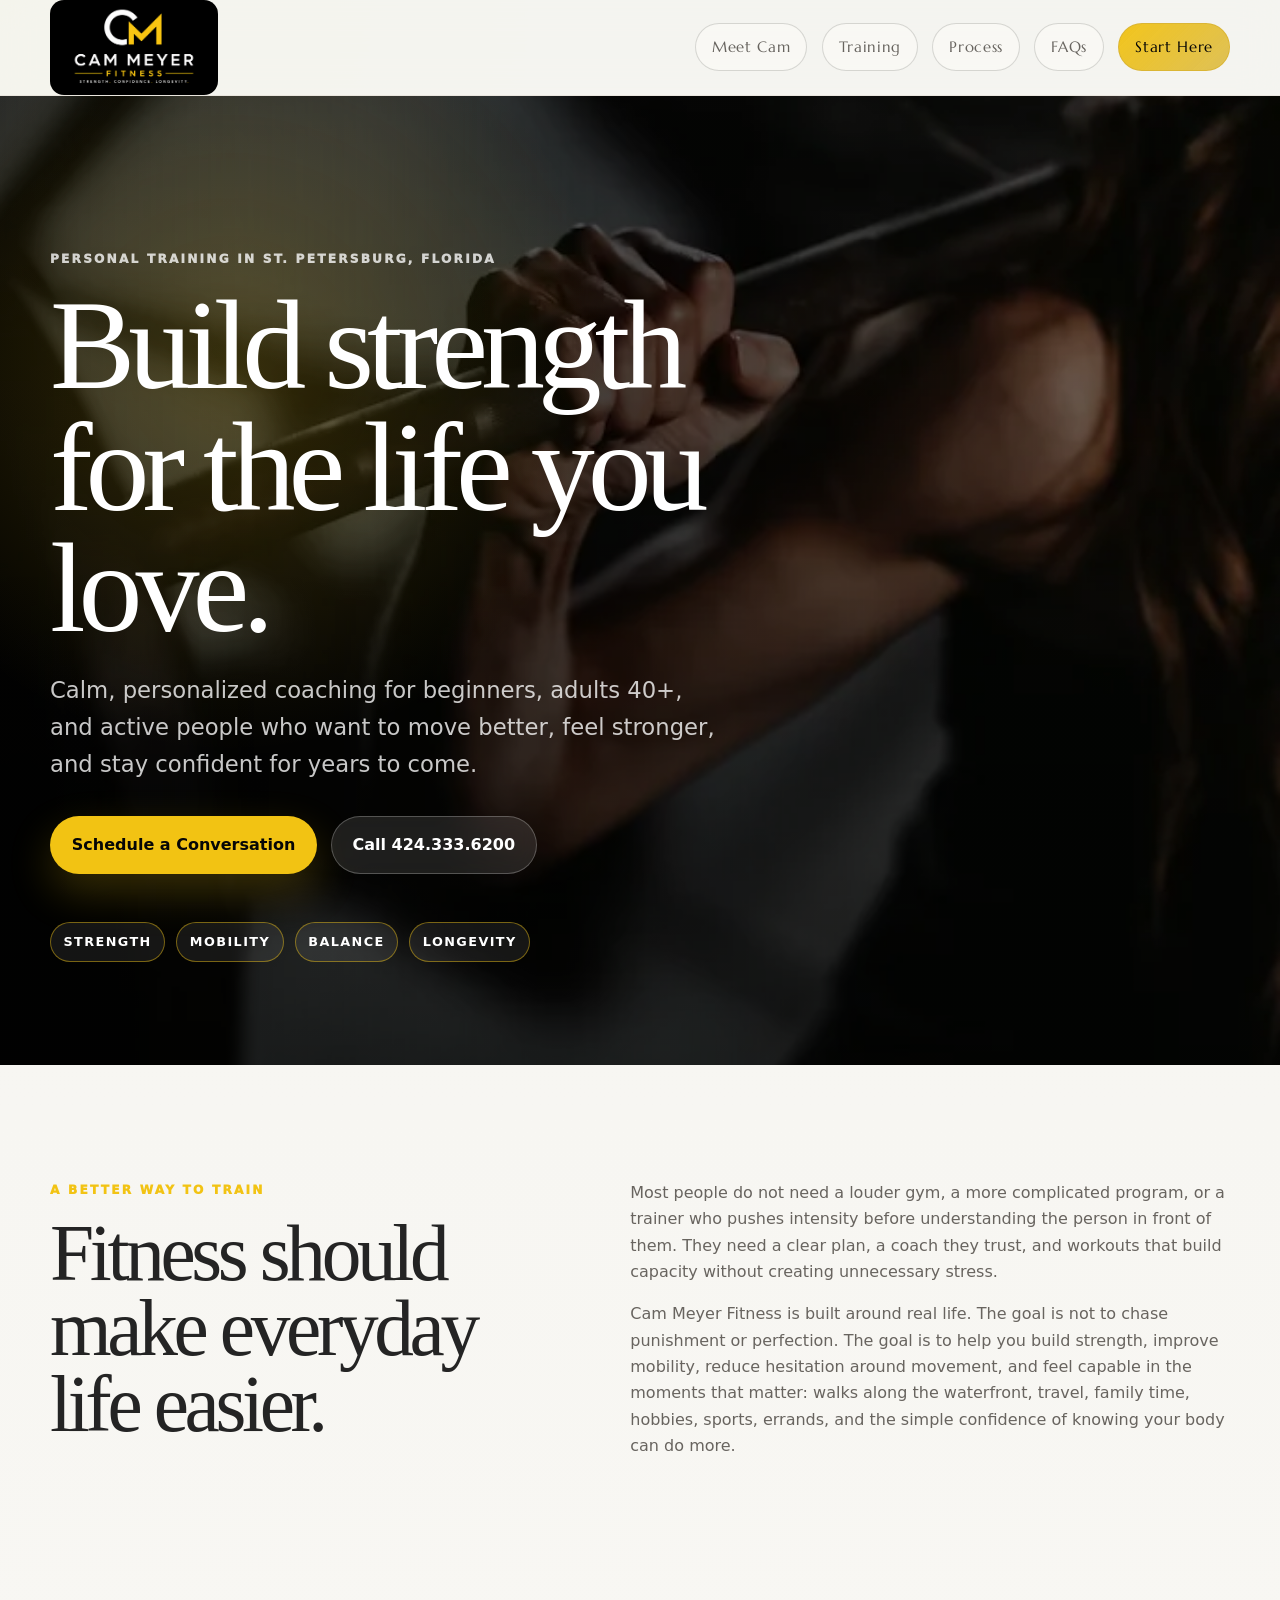
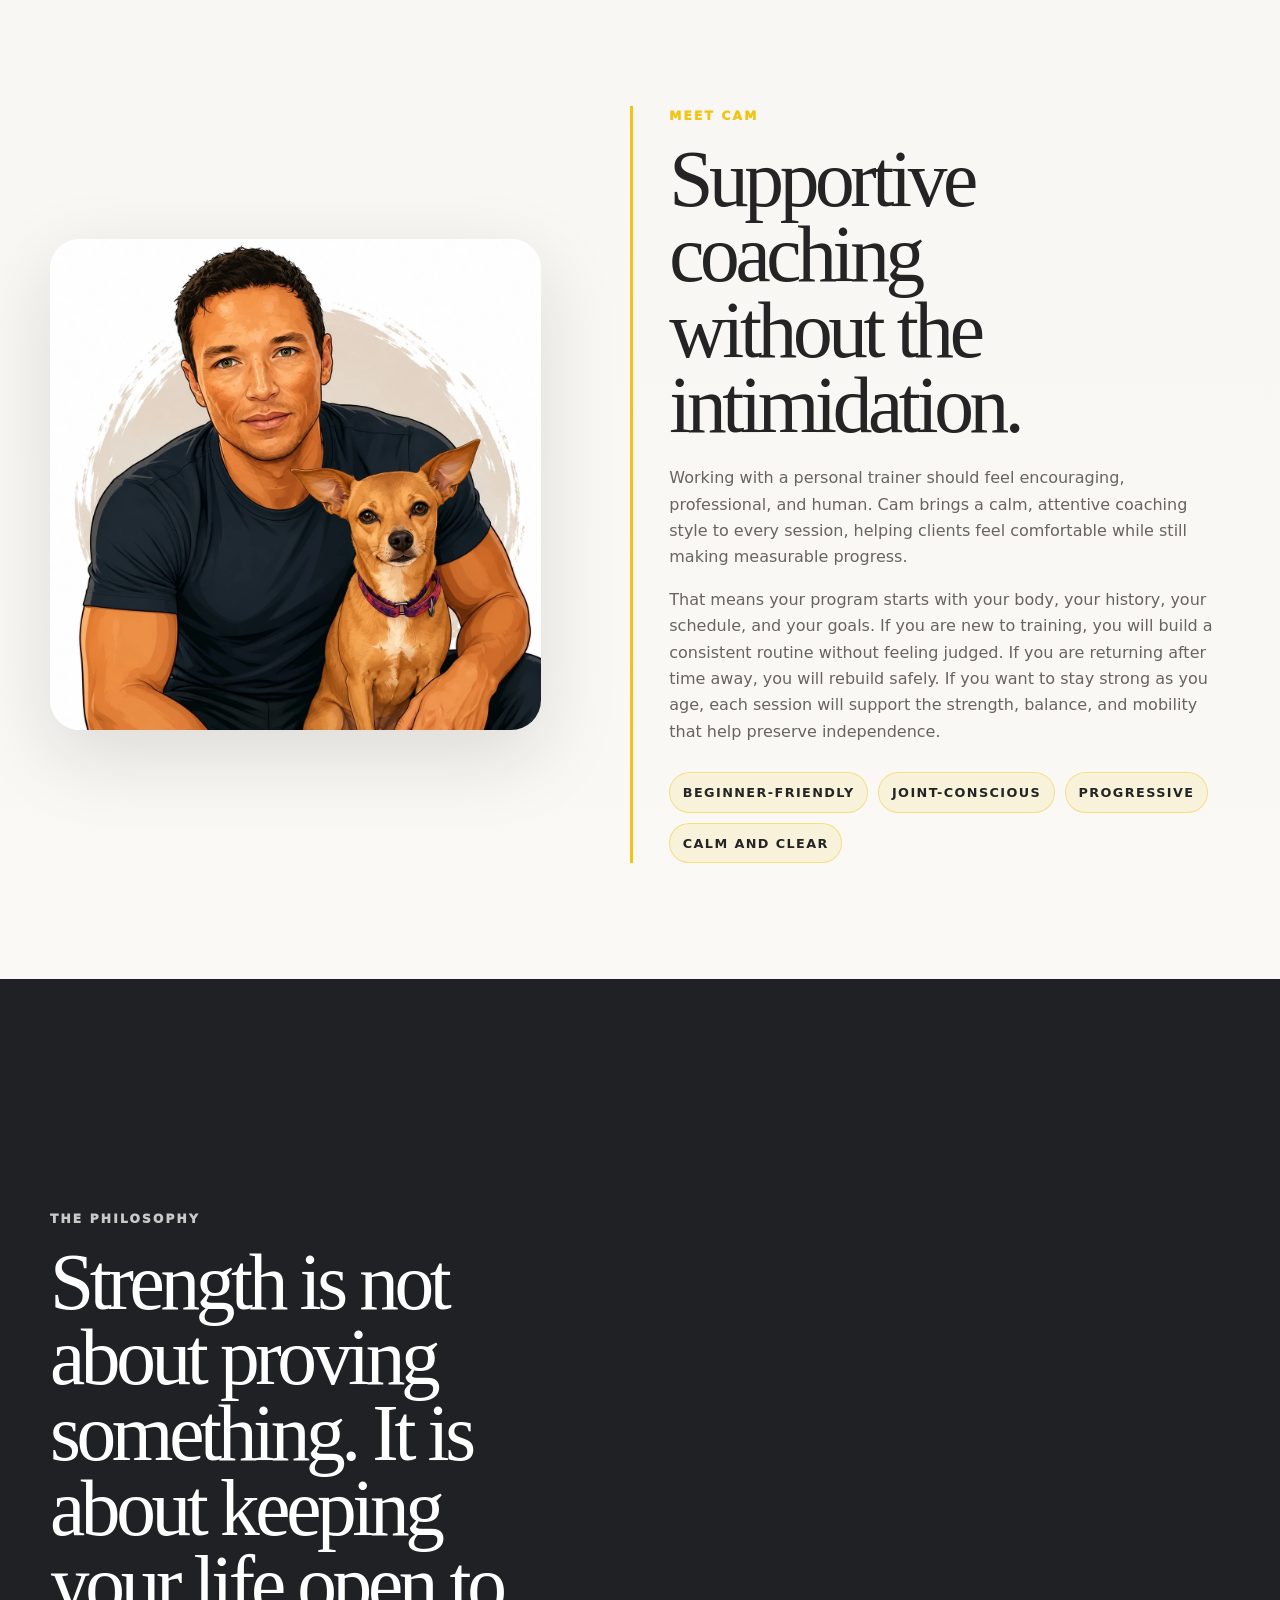
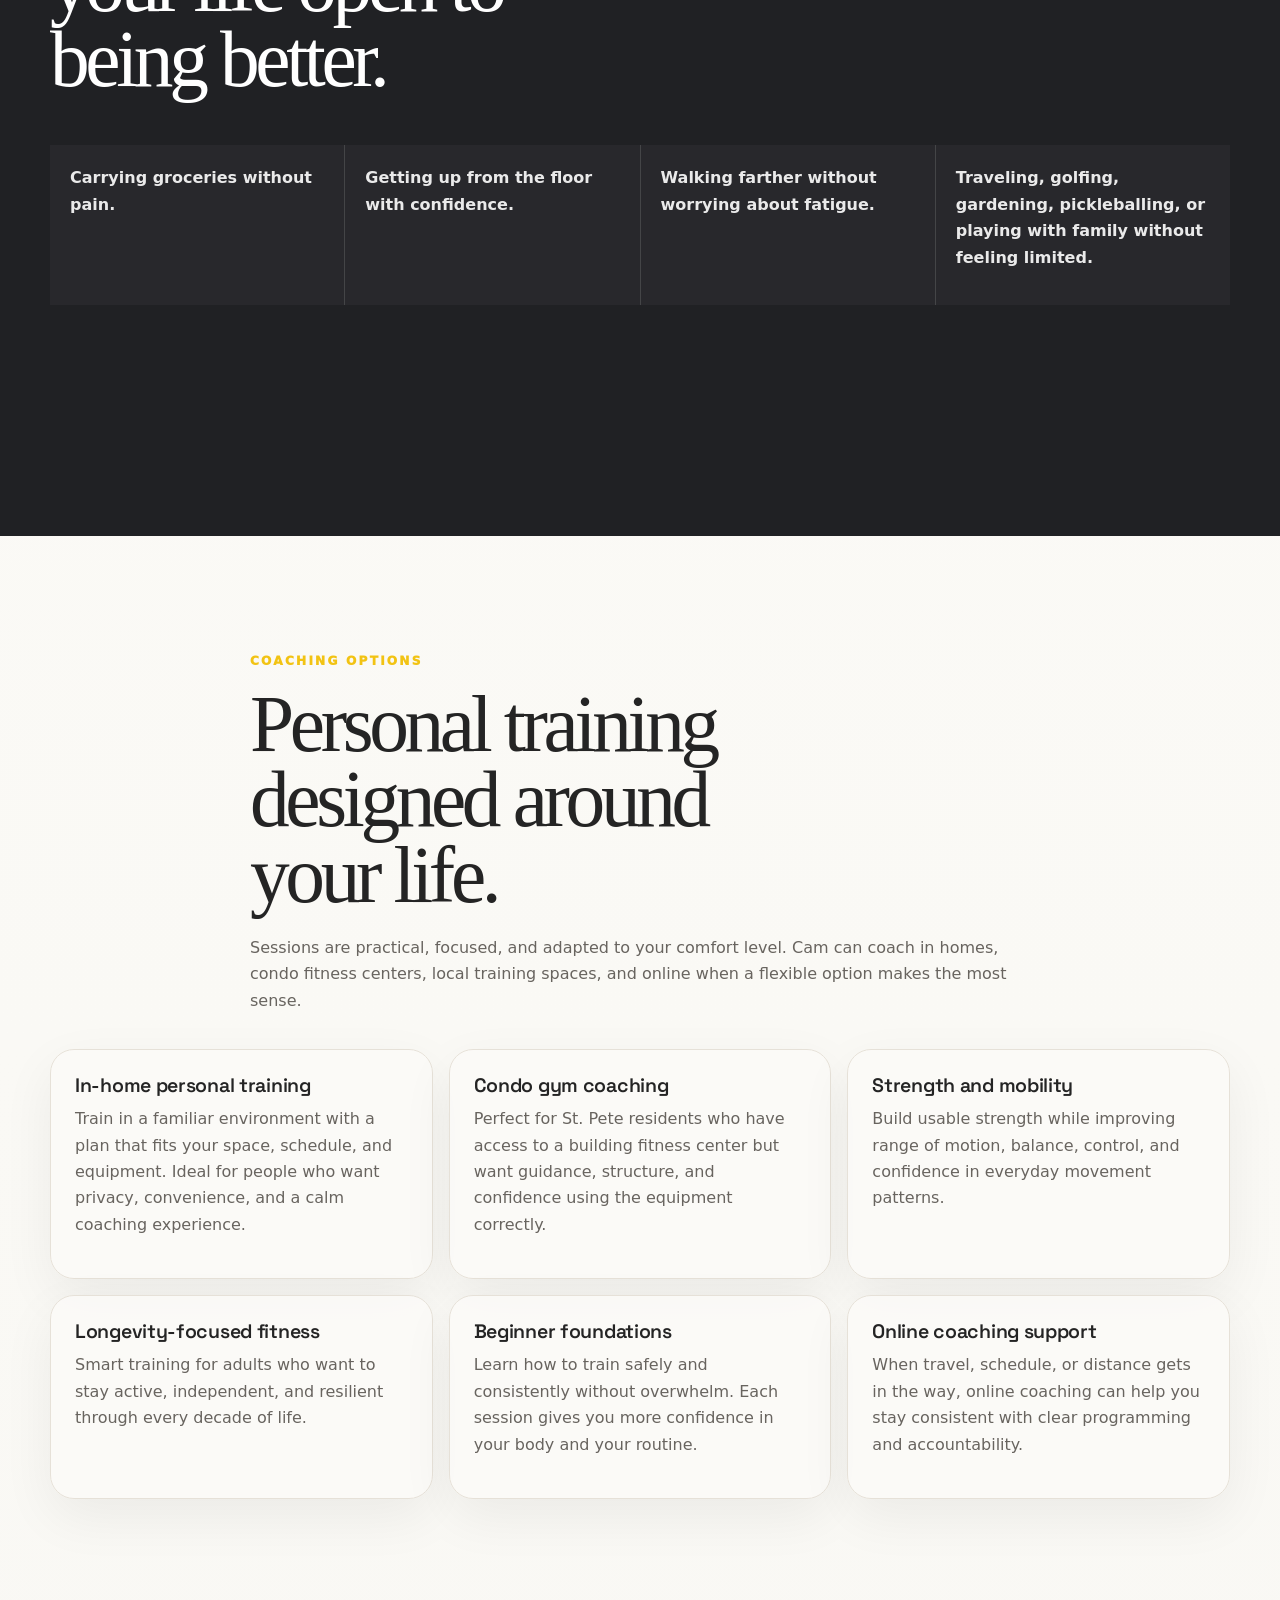
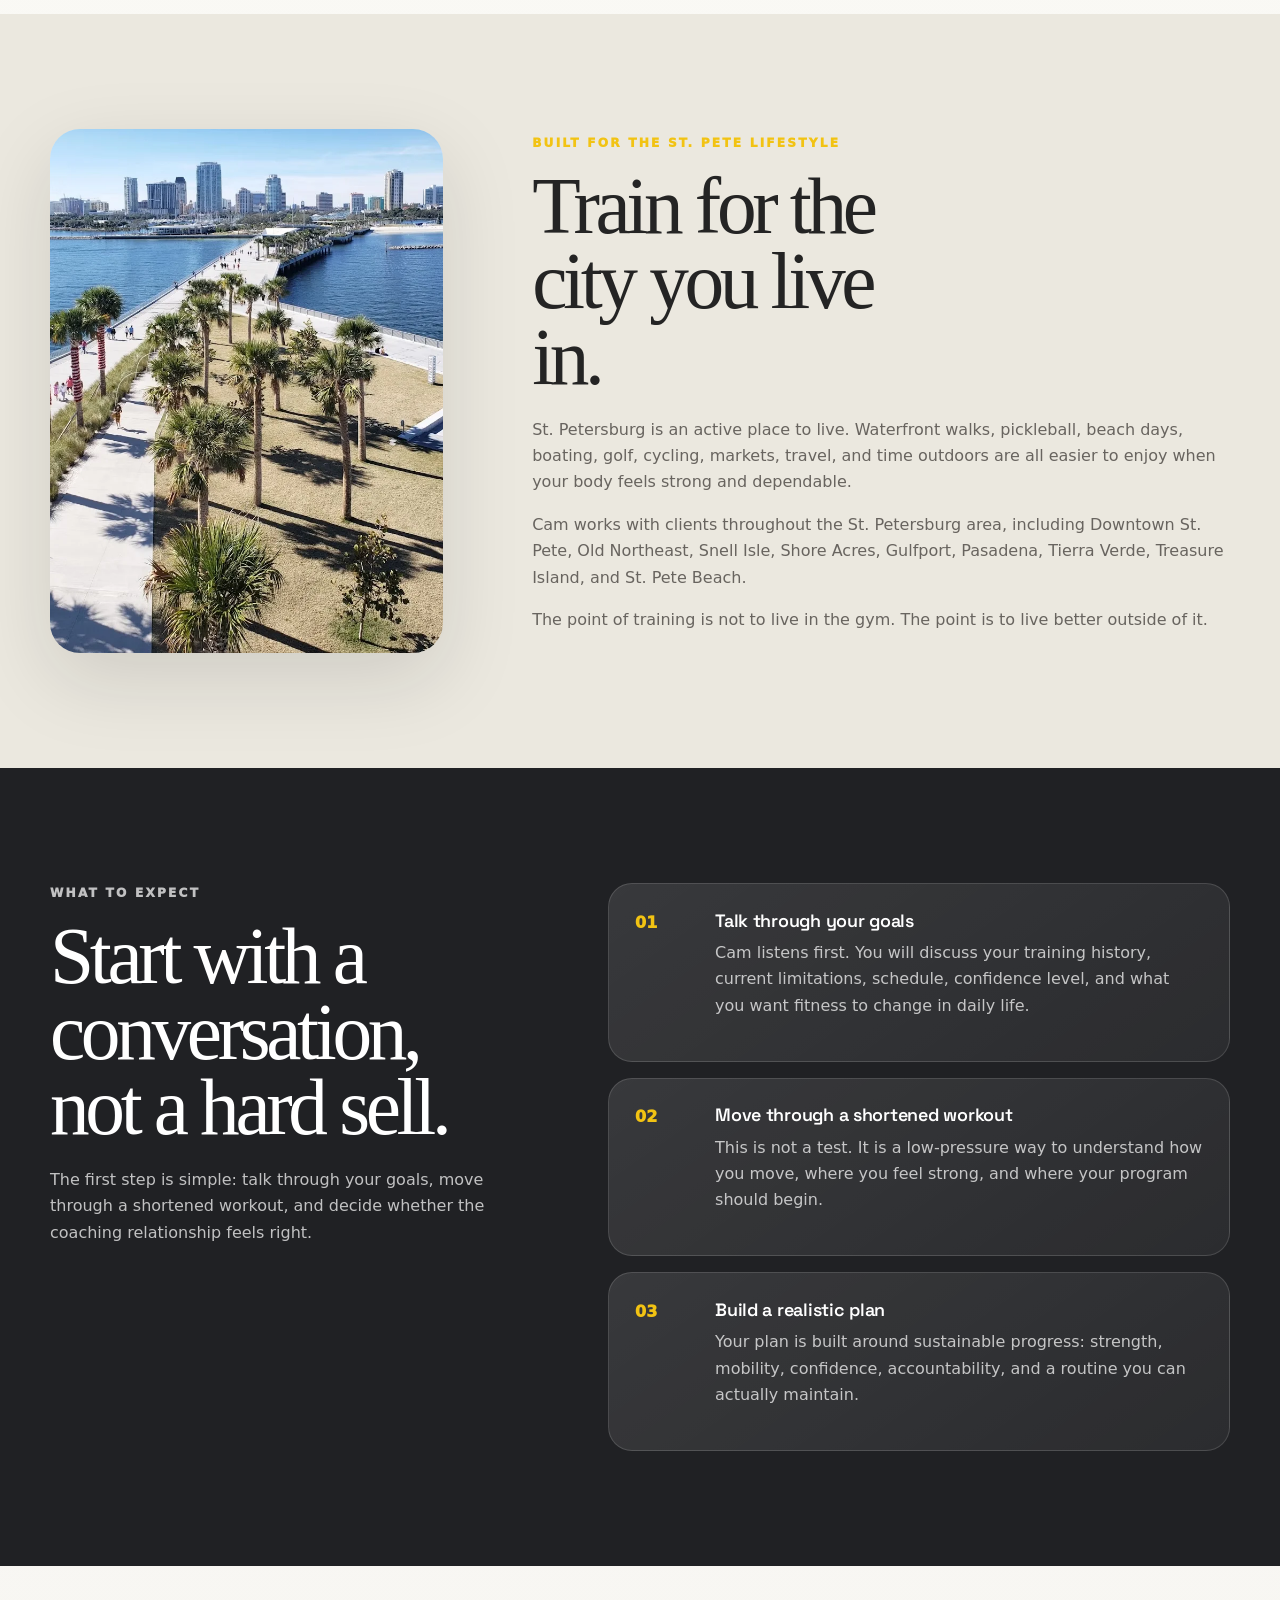
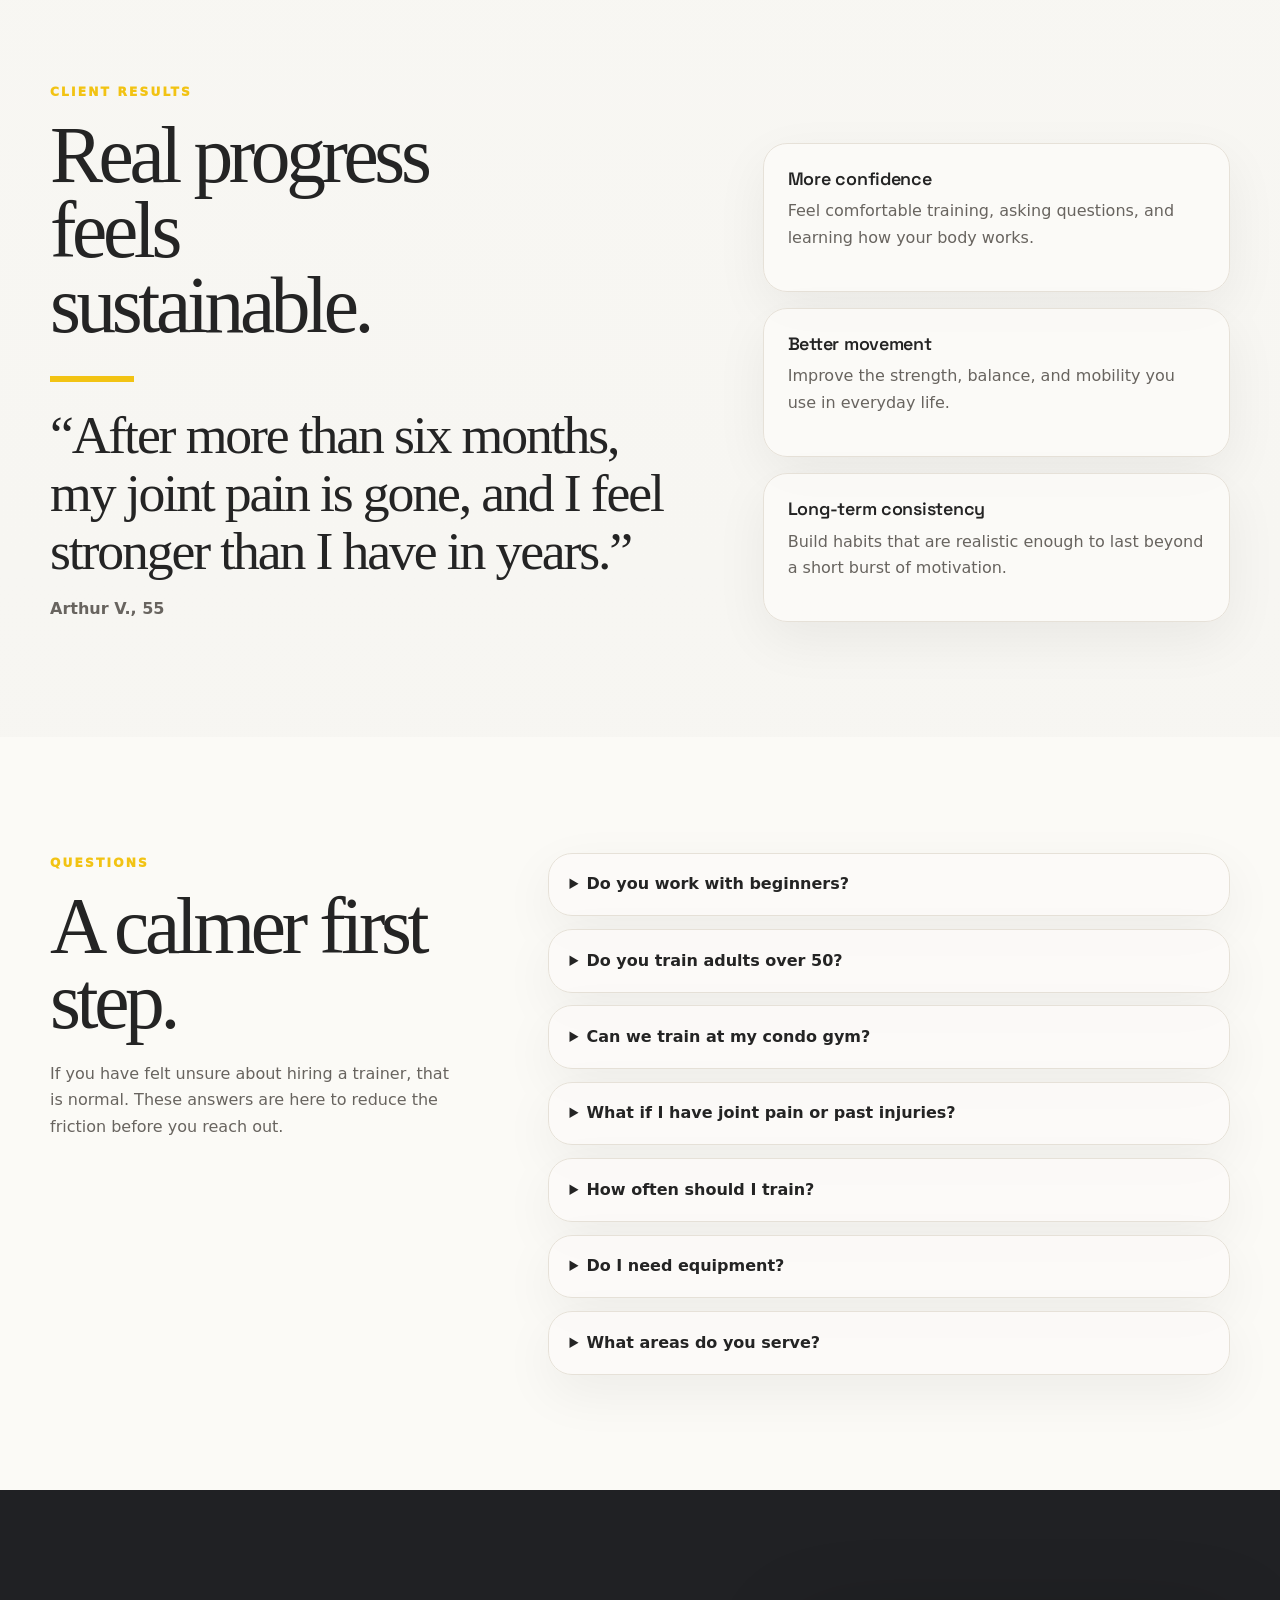
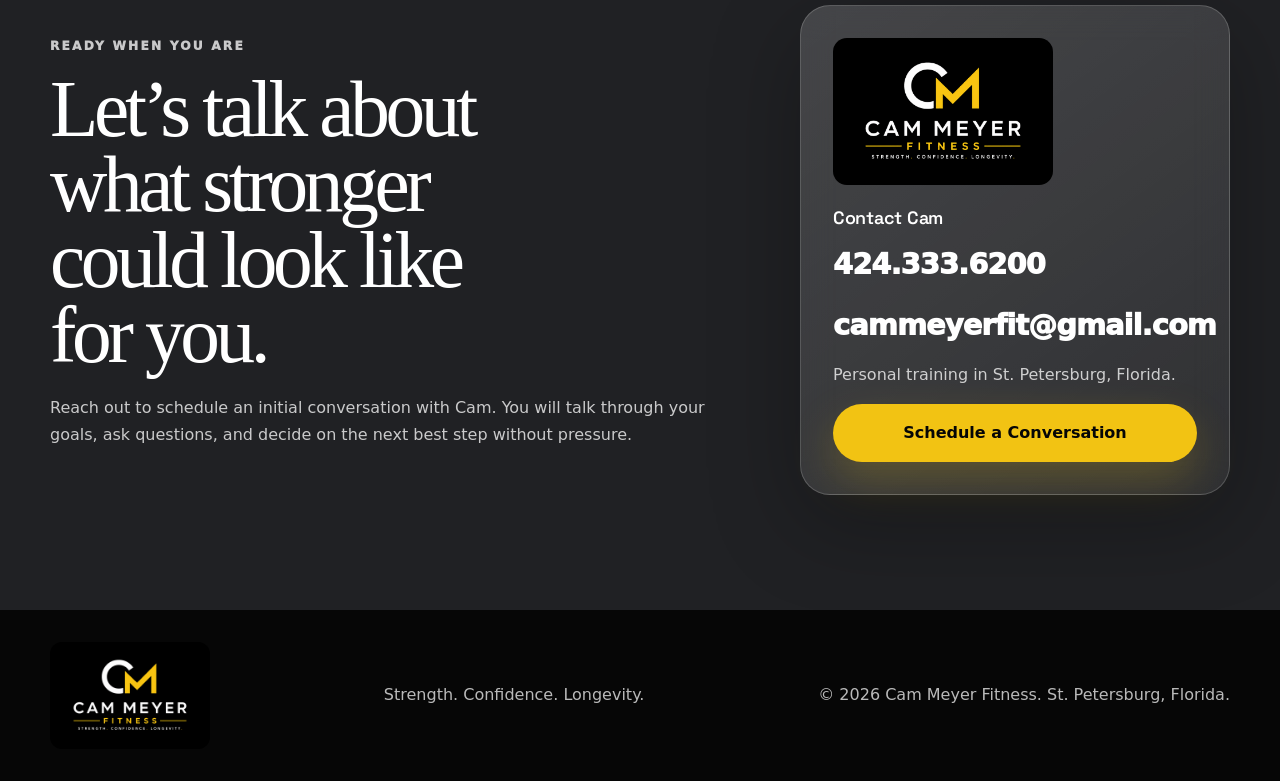
==== index.html @ 042b06a5 "Add files via upload updates" ====
<!DOCTYPE html>
<html lang="en">
  <head>
    <meta charset="UTF-8" />
    <meta name="viewport" content="width=device-width, initial-scale=1" />
    <title>Personal Trainer in St. Petersburg, FL | Cam Meyer Fitness</title>
    <meta
      name="description"
      content="Calm, personalized strength and longevity coaching in St. Petersburg, FL for beginners, adults 40+, and active people who want to move better, build confidence, and stay strong for life."
    />
    <link rel="canonical" href="https://www.cammeyerfitness.com/" />
    <meta name="theme-color" content="#202124" />

    <meta property="og:type" content="website" />
    <meta property="og:title" content="Cam Meyer Fitness | Strength. Confidence. Longevity." />
    <meta
      property="og:description"
      content="Personal training in St. Petersburg designed around real life: strength, mobility, balance, confidence, and sustainable progress."
    />
    <meta property="og:url" content="https://www.cammeyerfitness.com/" />
    <meta property="og:image" content="https://www.cammeyerfitness.com/assets/logo/cam-meyer-fitness-logo.png" />
    <meta name="twitter:card" content="summary_large_image" />

    <link rel="icon" type="image/png" href="assets/logo/cam-meyer-fitness-logo.png" />
    <link rel="preload" as="image" href="assets/images/squat-bar-bg.webp" />
    <link rel="preload" as="image" href="assets/logo/cam-meyer-fitness-logo.png" />
    <link rel="stylesheet" href="styles.css" />

    <script type="application/ld+json">
      {
        "@context": "https://schema.org",
        "@graph": [
          {
            "@type": ["LocalBusiness", "SportsActivityLocation"],
            "@id": "https://www.cammeyerfitness.com/#business",
            "name": "Cam Meyer Fitness",
            "url": "https://www.cammeyerfitness.com/",
            "telephone": "+14243336200",
            "email": "cammeyerfit@gmail.com",
            "image": "https://www.cammeyerfitness.com/assets/logo/cam-meyer-fitness-logo.png",
            "description": "Personal training and longevity-focused fitness coaching in St. Petersburg, Florida.",
            "address": {
              "@type": "PostalAddress",
              "addressLocality": "St. Petersburg",
              "addressRegion": "FL",
              "addressCountry": "US"
            },
            "areaServed": [
              { "@type": "City", "name": "St. Petersburg" },
              { "@type": "Place", "name": "Downtown St. Petersburg" },
              { "@type": "Place", "name": "Old Northeast" },
              { "@type": "Place", "name": "Snell Isle" },
              { "@type": "Place", "name": "Shore Acres" },
              { "@type": "Place", "name": "St. Pete Beach" }
            ],
            "priceRange": "$$"
          },
          {
            "@type": "Person",
            "@id": "https://www.cammeyerfitness.com/#cam-meyer",
            "name": "Cam Meyer",
            "jobTitle": "Personal Fitness Coach",
            "worksFor": { "@id": "https://www.cammeyerfitness.com/#business" }
          },
          {
            "@type": "FAQPage",
            "@id": "https://www.cammeyerfitness.com/#faq",
            "mainEntity": [
              {
                "@type": "Question",
                "name": "Do you work with beginners?",
                "acceptedAnswer": {
                  "@type": "Answer",
                  "text": "Yes. Cam Meyer Fitness is a strong fit for beginners who want a calm, supportive coach and a plan that starts at the right level."
                }
              },
              {
                "@type": "Question",
                "name": "Do you train adults over 50?",
                "acceptedAnswer": {
                  "@type": "Answer",
                  "text": "Yes. Coaching often focuses on strength, mobility, balance, confidence, joint-friendly movement, and long-term independence."
                }
              },
              {
                "@type": "Question",
                "name": "Where does training take place?",
                "acceptedAnswer": {
                  "@type": "Answer",
                  "text": "Training can take place in homes, condo fitness centers, local gym settings, or online when appropriate in the St. Petersburg area."
                }
              }
            ]
          }
        ]
      }
    </script>
  </head>

  <body>
    <a class="skip-link" href="#main">Skip to content</a>

    <header class="site-header" data-header>
      <nav class="nav shell" aria-label="Primary navigation">
        <a class="brand" href="#top" aria-label="Cam Meyer Fitness home">
          <img src="assets/logo/cam-meyer-fitness-logo.png" alt="Cam Meyer Fitness" width="1536" height="864" />
        </a>

        <button class="nav-toggle" type="button" aria-expanded="false" aria-controls="nav-menu" data-nav-toggle>
          <span></span><span></span><span></span>
          <span class="sr-only">Menu</span>
        </button>

        <div class="nav-menu" id="nav-menu" data-nav-menu>
          <a href="#approach">Meet Cam</a>
          <a href="#services">Training</a>
          <a href="#process">Process</a>
          <a href="#faq">FAQs</a>
          <a class="nav-cta" href="#contact">Start Here</a>
        </div>
      </nav>
    </header>

    <main id="main">
      <section class="hero" id="top" aria-labelledby="hero-title">
        <div class="hero-bg" aria-hidden="true"></div>
        <div class="shell hero-content">
          <p class="eyebrow reveal">Personal training in St. Petersburg, Florida</p>
          <h1 id="hero-title" class="reveal">Build strength for the life you love.</h1>
          <p class="hero-lede reveal">
            Calm, personalized coaching for beginners, adults 40+, and active people who want to move better,
            feel stronger, and stay confident for years to come.
          </p>
          <div class="hero-actions reveal">
            <a class="button button-primary" href="#contact">Schedule a Conversation</a>
            <a class="button button-glass" href="tel:+14243336200">Call 424.333.6200</a>
          </div>
          <div class="hero-trust reveal" aria-label="Coaching focus areas">
            <span>Strength</span>
            <span>Mobility</span>
            <span>Balance</span>
            <span>Longevity</span>
          </div>
        </div>
      </section>

      <section class="section intro" aria-labelledby="intro-title">
        <div class="shell intro-grid">
          <div class="intro-copy reveal">
            <p class="eyebrow">A better way to train</p>
            <h2 id="intro-title">Fitness should make everyday life easier.</h2>
          </div>
          <div class="intro-text reveal">
            <p>
              Most people do not need a louder gym, a more complicated program, or a trainer who pushes intensity before
              understanding the person in front of them. They need a clear plan, a coach they trust, and workouts that
              build capacity without creating unnecessary stress.
            </p>
            <p>
              Cam Meyer Fitness is built around real life. The goal is not to chase punishment or perfection. The goal
              is to help you build strength, improve mobility, reduce hesitation around movement, and feel capable in the
              moments that matter: walks along the waterfront, travel, family time, hobbies, sports, errands, and the
              simple confidence of knowing your body can do more.
            </p>
          </div>
        </div>
      </section>

      <section class="section approach" id="approach" aria-labelledby="approach-title">
        <div class="shell feature-grid">
          <div class="portrait-card reveal">
            <img src="assets/images/cam-skye-about.webp" alt="Illustration of Cam Meyer with his dog Skye" width="1536" height="1536" loading="lazy" />
          </div>
          <div class="feature-copy reveal">
            <p class="eyebrow">Meet Cam</p>
            <h2 id="approach-title">Supportive coaching without the intimidation.</h2>
            <p>
              Working with a personal trainer should feel encouraging, professional, and human. Cam brings a calm,
              attentive coaching style to every session, helping clients feel comfortable while still making measurable
              progress.
            </p>
            <p>
              That means your program starts with your body, your history, your schedule, and your goals. If you are new
              to training, you will build a consistent routine without feeling judged. If you are returning after time away,
              you will rebuild safely. If you want to stay strong as you age, each session will support the strength,
              balance, and mobility that help preserve independence.
            </p>
            <div class="mini-list" aria-label="Reasons clients choose Cam">
              <span>Beginner-friendly</span>
              <span>Joint-conscious</span>
              <span>Progressive</span>
              <span>Calm and clear</span>
            </div>
          </div>
        </div>
      </section>

      <section class="section dark-band" aria-labelledby="philosophy-title">
        <div class="dark-bg curl" aria-hidden="true"></div>
        <div class="shell philosophy">
          <p class="eyebrow reveal">The philosophy</p>
          <h2 id="philosophy-title" class="reveal">Strength is not about proving something. It is about keeping your life open to being better.</h2>
          <div class="philosophy-grid reveal">
            <p>Carrying groceries without pain.</p>
            <p>Getting up from the floor with confidence.</p>
            <p>Walking farther without worrying about fatigue.</p>
            <p>Traveling, golfing, gardening, pickleballing, or playing with family without feeling limited.</p>
          </div>
        </div>
      </section>

      <section class="section services" id="services" aria-labelledby="services-title">
        <div class="shell section-heading reveal">
          <p class="eyebrow">Coaching options</p>
          <h2 id="services-title">Personal training designed around your life.</h2>
          <p>
            Sessions are practical, focused, and adapted to your comfort level. Cam can coach in homes, condo fitness
            centers, local training spaces, and online when a flexible option makes the most sense.
          </p>
        </div>

        <div class="shell cards-grid">
          <article class="service-card reveal">
            <h3>In-home personal training</h3>
            <p>
              Train in a familiar environment with a plan that fits your space, schedule, and equipment. Ideal for people
              who want privacy, convenience, and a calm coaching experience.
            </p>
          </article>
          <article class="service-card reveal">
            <h3>Condo gym coaching</h3>
            <p>
              Perfect for St. Pete residents who have access to a building fitness center but want guidance, structure,
              and confidence using the equipment correctly.
            </p>
          </article>
          <article class="service-card reveal">
            <h3>Strength and mobility</h3>
            <p>
              Build usable strength while improving range of motion, balance, control, and confidence in everyday
              movement patterns.
            </p>
          </article>
          <article class="service-card reveal">
            <h3>Longevity-focused fitness</h3>
            <p>
              Smart training for adults who want to stay active, independent, and resilient through every decade of life.
            </p>
          </article>
          <article class="service-card reveal">
            <h3>Beginner foundations</h3>
            <p>
              Learn how to train safely and consistently without overwhelm. Each session gives you more confidence in
              your body and your routine.
            </p>
          </article>
          <article class="service-card reveal">
            <h3>Online coaching support</h3>
            <p>
              When travel, schedule, or distance gets in the way, online coaching can help you stay consistent with clear
              programming and accountability.
            </p>
          </article>
        </div>
      </section>

      <section class="section local" aria-labelledby="local-title">
        <div class="shell local-grid">
          <div class="local-image reveal">
            <img src="assets/images/st-pete-pier.webp" alt="St. Petersburg Pier and waterfront with palm trees" width="735" height="980" loading="lazy" />
          </div>
          <div class="local-copy reveal">
            <p class="eyebrow">Built for the St. Pete lifestyle</p>
            <h2 id="local-title">Train for the city you live in.</h2>
            <p>
              St. Petersburg is an active place to live. Waterfront walks, pickleball, beach days, boating, golf,
              cycling, markets, travel, and time outdoors are all easier to enjoy when your body feels strong and
              dependable.
            </p>
            <p>
              Cam works with clients throughout the St. Petersburg area, including Downtown St. Pete, Old Northeast,
              Snell Isle, Shore Acres, Gulfport, Pasadena, Tierra Verde, Treasure Island, and St. Pete Beach.
            </p>
            <p>
              The point of training is not to live in the gym. The point is to live better outside of it.
            </p>
          </div>
        </div>
      </section>

      <section class="section process" id="process" aria-labelledby="process-title">
        <div class="shell process-layout">
          <div class="process-heading reveal">
            <p class="eyebrow">What to expect</p>
            <h2 id="process-title">Start with a conversation, not a hard sell.</h2>
            <p>
              The first step is simple: talk through your goals, move through a shortened workout, and decide whether the
              coaching relationship feels right.
            </p>
          </div>
          <ol class="steps reveal">
            <li>
              <span>01</span>
              <div>
                <h3>Talk through your goals</h3>
                <p>
                  Cam listens first. You will discuss your training history, current limitations, schedule, confidence
                  level, and what you want fitness to change in daily life.
                </p>
              </div>
            </li>
            <li>
              <span>02</span>
              <div>
                <h3>Move through a shortened workout</h3>
                <p>
                  This is not a test. It is a low-pressure way to understand how you move, where you feel strong, and
                  where your program should begin.
                </p>
              </div>
            </li>
            <li>
              <span>03</span>
              <div>
                <h3>Build a realistic plan</h3>
                <p>
                  Your plan is built around sustainable progress: strength, mobility, confidence, accountability, and a
                  routine you can actually maintain.
                </p>
              </div>
            </li>
          </ol>
        </div>
      </section>

      <section class="section results" aria-labelledby="results-title">
        <div class="shell results-grid">
          <div class="quote-block reveal">
            <p class="eyebrow">Client results</p>
            <h2 id="results-title">Real progress feels sustainable.</h2>
            <blockquote>
              “After more than six months, my joint pain is gone, and I feel stronger than I have in years.”
            </blockquote>
            <cite>Arthur V., 55</cite>
          </div>
          <div class="result-list reveal">
            <article>
              <h3>More confidence</h3>
              <p>Feel comfortable training, asking questions, and learning how your body works.</p>
            </article>
            <article>
              <h3>Better movement</h3>
              <p>Improve the strength, balance, and mobility you use in everyday life.</p>
            </article>
            <article>
              <h3>Long-term consistency</h3>
              <p>Build habits that are realistic enough to last beyond a short burst of motivation.</p>
            </article>
          </div>
        </div>
      </section>

      <section class="section faq" id="faq" aria-labelledby="faq-title">
        <div class="shell faq-layout">
          <div class="faq-heading reveal">
            <p class="eyebrow">Questions</p>
            <h2 id="faq-title">A calmer first step.</h2>
            <p>
              If you have felt unsure about hiring a trainer, that is normal. These answers are here to reduce the
              friction before you reach out.
            </p>
          </div>
          <div class="faq-list reveal">
            <details>
              <summary>Do you work with beginners?</summary>
              <p>Yes. Beginners are welcome. My coaching starts at your current level and builds from there.</p>
            </details>
            <details>
              <summary>Do you train adults over 50?</summary>
              <p>Yes. Many clients want strength, balance, mobility, independence, and confidence as they get older and we work together to make that happen.</p>
            </details>
            <details>
              <summary>Can we train at my condo gym?</summary>
              <p>Yes. Condo fitness centers are often a great fit because they are convenient and familiar. I am happy to provide a Certificate of Insurance (COI) if needed.</p>
            </details>
            <details>
              <summary>What if I have joint pain or past injuries?</summary>
              <p>Cam can adapt sessions around your history and comfort level. Coaching is not a replacement for medical care, but it can be designed thoughtfully around what your body needs.</p>
            </details>
            <details>
              <summary>How often should I train?</summary>
              <p>Many clients start with one to three sessions per week depending on goals, schedule, budget, and current fitness level.</p>
            </details>
            <details>
              <summary>Do I need equipment?</summary>
              <p>No. Cam can work with available equipment or build sessions around bodyweight, bands, dumbbells, machines, or a full gym setup.</p>
            </details>
            <details>
              <summary>What areas do you serve?</summary>
              <p>Cam serves clients throughout the St. Petersburg area, including Downtown St. Pete, Old Northeast, Snell Isle, Shore Acres, and nearby beach communities.</p>
            </details>
          </div>
        </div>
      </section>

      <section class="contact-section" id="contact" aria-labelledby="contact-title">
        <div class="contact-bg" aria-hidden="true"></div>
        <div class="shell contact-grid">
          <div class="contact-copy reveal">
            <p class="eyebrow">Ready when you are</p>
            <h2 id="contact-title">Let’s talk about what stronger could look like for you.</h2>
            <p>
              Reach out to schedule an initial conversation with Cam. You will talk through your goals, ask questions,
              and decide on the next best step without pressure.
            </p>
          </div>

          <div class="contact-card reveal">
            <img src="assets/logo/cam-meyer-fitness-logo.png" alt="Cam Meyer Fitness" width="1536" height="864" loading="lazy" />
            <h3>Contact Cam</h3>
            <a class="contact-line" href="tel:+14243336200">424.333.6200</a>
            <a class="contact-line" href="mailto:cammeyerfit@gmail.com">cammeyerfit@gmail.com</a>
            <p>Personal training in St. Petersburg, Florida.</p>
            <a class="button button-primary full" href="tel:+14243336200">Schedule a Conversation</a>
          </div>
        </div>
      </section>
    </main>

    <footer class="site-footer">
      <div class="shell footer-grid">
        <img src="assets/logo/cam-meyer-fitness-logo.png" alt="Cam Meyer Fitness" width="1536" height="864" />
        <p>Strength. Confidence. Longevity.</p>
        <p>© 2026 Cam Meyer Fitness. St. Petersburg, Florida.</p>
      </div>
    </footer>

    <script src="script.js" defer></script>
  </body>
</html>
---- styles.css ----
@import url("https://fonts.googleapis.com/css2?family=Marcellus&family=Space+Grotesk:wght@500;600;700&display=swap");

:root {
  --black: #060606;
  --charcoal: #202124;
  --charcoal-soft: #2b2a27;
  --ink: #242424;
  --muted: #68645f;
  --line: #e6e1d8;
  --sand: #f5f4f0;
  --cream: #fcfbf8;
  --white: #ffffff;
  --gold: #f2c313;
  --gold-soft: #d9b535;
  --gold-deep: #a77d00;
  --bronze: #b78b36;
  --shadow: 0 26px 80px rgba(20, 20, 20, 0.13);
  --radius: 30px;
  --shell: min(100% - 2rem, 1180px);
}

*,
*::before,
*::after {
  box-sizing: border-box;
}

html {
  scroll-behavior: smooth;
}

body {
  margin: 0;
  background:
    radial-gradient(circle at top left, rgba(242, 195, 19, 0.08), transparent 34rem),
    linear-gradient(180deg, var(--sand), #fbfaf6 38%, var(--sand));
  color: var(--ink);
  font-family: Inter, ui-sans-serif, system-ui, -apple-system, BlinkMacSystemFont, "Segoe UI", sans-serif;
  line-height: 1.65;
  text-rendering: optimizeLegibility;
}

body.nav-open {
  overflow: hidden;
}

img {
  display: block;
  max-width: 100%;
  height: auto;
}

a {
  color: inherit;
  text-decoration: none;
}

button,
summary {
  font: inherit;
}

.shell {
  width: var(--shell);
  margin-inline: auto;
}

.sr-only,
.skip-link:not(:focus) {
  position: absolute;
  width: 1px;
  height: 1px;
  overflow: hidden;
  clip: rect(0 0 0 0);
  white-space: nowrap;
}

.skip-link:focus {
  position: fixed;
  left: 1rem;
  top: 1rem;
  z-index: 999;
  padding: 0.75rem 1rem;
  border-radius: 999px;
  background: var(--black);
  color: var(--white);
}

.site-header {
  position: sticky;
  top: 0;
  z-index: 50;
  border-bottom: 1px solid rgba(230, 225, 216, 0.75);
  background: rgba(245, 244, 240, 0.82);
  backdrop-filter: blur(18px);
  transition: box-shadow 220ms ease, background 220ms ease;
}

.site-header.is-scrolled {
  box-shadow: 0 10px 38px rgba(20, 20, 20, 0.1);
  background: rgba(245, 244, 240, 0.96);
}

.nav {
  min-height: 82px;
  display: flex;
  align-items: center;
  justify-content: space-between;
  gap: 1.5rem;
}

.brand {
  display: inline-flex;
  overflow: hidden;
  border-radius: 14px;
  background: #000;
}

.brand img {
  width: 168px;
  aspect-ratio: 16 / 9;
  object-fit: cover;
}

.nav-menu {
  display: flex;
  align-items: center;
  gap: clamp(0.55rem, 1.6vw, 0.9rem);
  color: var(--muted);
  font-family: "Marcellus", Georgia, serif;
  font-size: 0.92rem;
  font-weight: 400;
  letter-spacing: 0.045em;
}

.nav-menu a {
  position: relative;
  display: inline-flex;
  min-height: 42px;
  align-items: center;
  justify-content: center;
  border: 1px solid rgba(36, 36, 36, 0.16);
  border-radius: 999px;
  padding: 0.68rem 1rem;
  background: rgba(252, 251, 248, 0.52);
  box-shadow: 0 10px 28px rgba(20, 20, 20, 0);
  transition:
    color 220ms ease,
    border-color 220ms ease,
    background 220ms ease,
    box-shadow 220ms ease,
    transform 220ms ease;
}

.nav-menu a:hover,
.nav-menu a:focus-visible {
  color: var(--ink);
  border-color: rgba(217, 181, 53, 0.82);
  background: rgba(252, 251, 248, 0.86);
  box-shadow: 0 14px 32px rgba(20, 20, 20, 0.08);
  transform: translateY(-2px);
}

.nav-cta {
  color: var(--black) !important;
  border-color: rgba(217, 181, 53, 0.92) !important;
  padding-inline: 1.15rem;
  background: linear-gradient(135deg, rgba(242, 195, 19, 0.96), rgba(217, 181, 53, 0.82)) !important;
  box-shadow: 0 14px 34px rgba(167, 125, 0, 0.16);
}

.nav-cta:hover,
.nav-cta:focus-visible {
  background: linear-gradient(135deg, rgba(255, 211, 36, 1), rgba(217, 181, 53, 0.94)) !important;
  box-shadow: 0 18px 42px rgba(167, 125, 0, 0.24);
}

.nav-toggle {
  display: none;
  width: 48px;
  height: 48px;
  border: 1px solid var(--line);
  border-radius: 50%;
  background: var(--cream);
}

.nav-toggle span:not(.sr-only) {
  display: block;
  width: 20px;
  height: 2px;
  margin: 4px auto;
  background: var(--black);
}

.hero {
  position: relative;
  min-height: 760px;
  display: grid;
  align-items: center;
  overflow: hidden;
  color: var(--white);
}

.hero-bg,
.dark-bg,
.contact-bg {
  position: absolute;
  inset: 0;
  background-position: center;
  background-size: cover;
  z-index: -2;
}

.hero-bg {
  background-image: linear-gradient(90deg, rgba(0, 0, 0, 0.77), rgba(0, 0, 0, 0.56), rgba(0, 0, 0, 0.25)), url("assets/images/squat-bar-bg.webp");
}

.hero::after,
.dark-band::after,
.contact-section::after {
  content: "";
  position: absolute;
  inset: 0;
  background:
    radial-gradient(circle at 18% 28%, rgba(242, 195, 19, 0.2), transparent 24rem),
    linear-gradient(180deg, rgba(0,0,0,0.12), rgba(0,0,0,0.38));
  z-index: -1;
}

.hero-content {
  padding: clamp(7rem, 12vw, 11rem) 0 clamp(5rem, 8vw, 8rem);
}

.eyebrow {
  margin: 0 0 1rem;
  color: var(--gold);
  font-size: 0.76rem;
  font-weight: 950;
  letter-spacing: 0.18em;
  text-transform: uppercase;
}

h1,
h2,
h3,
p {
  margin-top: 0;
}

h1,
h2 {
  letter-spacing: -0.055em;
  line-height: 0.95;
}

h1 {
  max-width: 11ch;
  margin-bottom: 1.35rem;
  font-family: Georgia, "Times New Roman", serif;
  font-size: clamp(4.2rem, 10vw, 9.5rem);
  font-weight: 500;
}

h2 {
  max-width: 11ch;
  margin-bottom: 1.35rem;
  font-family: Georgia, "Times New Roman", serif;
  font-size: clamp(2.8rem, 6.2vw, 6rem);
  font-weight: 500;
}

h3 {
  margin-bottom: 0.55rem;
  font-family: "Space Grotesk", Inter, ui-sans-serif, system-ui, -apple-system, BlinkMacSystemFont, "Segoe UI", sans-serif;
  font-size: 1.12rem;
  font-weight: 600;
  letter-spacing: -0.015em;
  line-height: 1.2;
}

p {
  color: var(--muted);
  font-size: clamp(1rem, 1.18vw, 1.12rem);
}

.hero p {
  color: rgba(255, 255, 255, 0.78);
}

.hero-lede {
  max-width: 42rem;
  font-size: clamp(1.14rem, 2vw, 1.42rem);
}

.hero-actions {
  display: flex;
  flex-wrap: wrap;
  gap: 0.85rem;
  margin-top: 2rem;
}

.button {
  display: inline-flex;
  min-height: 54px;
  align-items: center;
  justify-content: center;
  border-radius: 999px;
  padding: 0.92rem 1.3rem;
  border: 1px solid transparent;
  font-weight: 900;
  transition: transform 180ms ease, box-shadow 180ms ease, background 180ms ease, color 180ms ease;
}

.button:hover,
.button:focus-visible {
  transform: translateY(-2px);
}

.button-primary {
  background: var(--gold);
  color: var(--black);
  box-shadow: 0 18px 44px rgba(242, 195, 19, 0.22);
}

.button-primary:hover,
.button-primary:focus-visible {
  background: #ffd52a;
}

.button-glass,
.button-ghost {
  border-color: rgba(255, 255, 255, 0.24);
  background: rgba(255, 255, 255, 0.11);
  color: var(--white);
  backdrop-filter: blur(12px);
}

.full {
  width: 100%;
}

.hero-trust {
  display: flex;
  flex-wrap: wrap;
  gap: 0.7rem;
  margin-top: 3rem;
}

.hero-trust span,
.mini-list span {
  border: 1px solid rgba(242, 195, 19, 0.45);
  border-radius: 999px;
  padding: 0.54rem 0.78rem;
  background: rgba(255, 255, 255, 0.08);
  color: currentColor;
  font-size: 0.8rem;
  font-weight: 900;
  letter-spacing: 0.11em;
  text-transform: uppercase;
}

.section {
  padding: clamp(5rem, 9vw, 9rem) 0;
}

.intro-grid,
.feature-grid,
.local-grid,
.process-layout,
.results-grid,
.faq-layout,
.contact-grid {
  display: grid;
  gap: clamp(2rem, 7vw, 6rem);
}

.intro-grid {
  grid-template-columns: minmax(0, 0.9fr) minmax(0, 1.1fr);
  align-items: start;
}

.intro-copy {
  position: sticky;
  top: 130px;
}

.intro-text {
  max-width: 690px;
}

.feature-grid {
  grid-template-columns: minmax(280px, 0.9fr) minmax(0, 1.1fr);
  align-items: center;
}

.portrait-card {
  overflow: hidden;
  border-radius: var(--radius);
  background: var(--cream);
  box-shadow: var(--shadow);
}

.portrait-card img {
  width: 100%;
  aspect-ratio: 1;
  object-fit: cover;
}

.feature-copy {
  border-left: 3px solid var(--gold);
  padding-left: clamp(1.25rem, 3vw, 2.25rem);
}

.mini-list {
  display: flex;
  flex-wrap: wrap;
  gap: 0.65rem;
  margin-top: 1.7rem;
  color: var(--ink);
}

.mini-list span {
  background: rgba(242, 195, 19, 0.11);
}

.dark-band,
.contact-section {
  position: relative;
  overflow: hidden;
  color: var(--white);
  background: var(--charcoal);
}

.dark-bg.curl {
  background-image: linear-gradient(90deg, rgba(0,0,0,.78), rgba(0,0,0,.56)), url("assets/images/curl-bars-bg.webp");
}

.philosophy {
  position: relative;
  padding: clamp(5rem, 9vw, 9rem) 0;
}

.philosophy h2 {
  max-width: 13ch;
}

.philosophy p,
.dark-band p,
.contact-section p {
  color: rgba(255, 255, 255, 0.76);
}

.philosophy-grid {
  display: grid;
  grid-template-columns: repeat(4, 1fr);
  gap: 1px;
  margin-top: 3rem;
  background: rgba(255, 255, 255, 0.16);
}

.philosophy-grid p {
  min-height: 160px;
  margin: 0;
  padding: 1.25rem;
  background: rgba(32, 33, 36, 0.78);
  color: rgba(255, 255, 255, 0.9);
  font-weight: 800;
}

.section-heading {
  max-width: 780px;
  margin-bottom: 2.2rem;
}

.section-heading h2 {
  max-width: 12ch;
}

.cards-grid {
  display: grid;
  grid-template-columns: repeat(3, 1fr);
  gap: 1rem;
}

.service-card,
.result-list article,
.faq-list details {
  border: 1px solid var(--line);
  border-radius: 24px;
  padding: clamp(1.15rem, 2vw, 1.5rem);
  background: rgba(252, 251, 248, 0.82);
  box-shadow: 0 18px 54px rgba(20, 20, 20, 0.06);
}

.service-card h3 {
  font-size: 1.22rem;
}

.local {
  background: #ebe8df;
}

.local-grid {
  grid-template-columns: minmax(280px, 0.72fr) minmax(0, 1.28fr);
  align-items: center;
}

.local-image img {
  width: 100%;
  max-height: 760px;
  object-fit: cover;
  border-radius: var(--radius);
  box-shadow: var(--shadow);
}

.local-copy h2 {
  max-width: 10ch;
}

.process {
  background: var(--charcoal);
  color: var(--white);
}

.process p {
  color: rgba(255, 255, 255, 0.72);
}

.process-layout {
  grid-template-columns: minmax(0, 0.86fr) minmax(0, 1.14fr);
  align-items: start;
}

.process-heading {
  position: sticky;
  top: 128px;
}

.steps {
  display: grid;
  gap: 1rem;
  margin: 0;
  padding: 0;
  list-style: none;
}

.steps li {
  display: grid;
  grid-template-columns: 64px 1fr;
  gap: 1rem;
  border: 1px solid rgba(255,255,255,.14);
  border-radius: 24px;
  padding: clamp(1.1rem, 3vw, 1.6rem);
  background: linear-gradient(145deg, rgba(255,255,255,.11), rgba(255,255,255,.05));
}

.steps span {
  color: var(--gold);
  font-weight: 950;
}

.steps h3 {
  color: var(--white);
}

.results-grid {
  grid-template-columns: minmax(0, 1fr) minmax(280px, 0.75fr);
  align-items: end;
}

blockquote {
  position: relative;
  margin: 2rem 0 1rem;
  font-family: Georgia, "Times New Roman", serif;
  font-size: clamp(1.8rem, 4.2vw, 3.7rem);
  font-weight: 500;
  letter-spacing: -0.04em;
  line-height: 1.08;
}

blockquote::before {
  content: "";
  display: block;
  width: 84px;
  height: 6px;
  margin-bottom: 1.5rem;
  background: var(--gold);
}

cite {
  color: var(--muted);
  font-style: normal;
  font-weight: 900;
}

.result-list {
  display: grid;
  gap: 1rem;
}

.faq {
  background: #fbfaf6;
}

.faq-layout {
  grid-template-columns: minmax(0, 0.75fr) minmax(0, 1.25fr);
  align-items: start;
}

.faq-heading {
  position: sticky;
  top: 128px;
}

.faq-list {
  display: grid;
  gap: 0.8rem;
}

.faq-list details {
  padding: 0;
  overflow: hidden;
}

.faq-list summary {
  cursor: pointer;
  padding: 1.1rem 1.25rem;
  color: var(--ink);
  font-weight: 900;
}

.faq-list p {
  margin: 0;
  padding: 0 1.25rem 1.25rem;
}

.contact-section {
  padding: clamp(5rem, 9vw, 9rem) 0;
}

.contact-bg {
  background-image: linear-gradient(90deg, rgba(0,0,0,.74), rgba(0,0,0,.52)), url("assets/images/barbell-floor-bg.webp");
}

.contact-grid {
  position: relative;
  grid-template-columns: minmax(0, 1fr) minmax(280px, 430px);
  align-items: center;
}

.contact-copy h2 {
  max-width: 11ch;
}

.contact-card {
  border: 1px solid rgba(255, 255, 255, 0.18);
  border-radius: var(--radius);
  padding: clamp(1.25rem, 4vw, 2rem);
  background: linear-gradient(145deg, rgba(255,255,255,.17), rgba(255,255,255,.07));
  box-shadow: 0 28px 90px rgba(0, 0, 0, 0.28);
  backdrop-filter: blur(18px);
}

.contact-card img {
  width: 220px;
  margin-bottom: 1.4rem;
  border-radius: 14px;
  background: #000;
}

.contact-card h3 {
  color: var(--white);
}

.contact-line {
  display: block;
  margin: 0.8rem 0;
  color: var(--white);
  font-size: clamp(1.25rem, 3vw, 1.8rem);
  font-weight: 950;
  letter-spacing: -0.03em;
}

.site-footer {
  padding: 2rem 0;
  background: var(--black);
  color: var(--white);
}

.footer-grid {
  display: flex;
  align-items: center;
  justify-content: space-between;
  gap: 1.25rem;
  flex-wrap: wrap;
}

.footer-grid img {
  width: 160px;
  border-radius: 12px;
  background: #000;
}

.footer-grid p {
  margin: 0;
  color: rgba(255,255,255,.72);
}

.reveal {
  opacity: 0;
  transform: translateY(24px);
  transition: opacity 700ms ease, transform 700ms ease;
}

.reveal.is-visible {
  opacity: 1;
  transform: translateY(0);
}

@media (prefers-reduced-motion: reduce) {
  *,
  *::before,
  *::after {
    scroll-behavior: auto !important;
    transition-duration: 0.01ms !important;
    animation-duration: 0.01ms !important;
  }

  .reveal {
    opacity: 1;
    transform: none;
  }
}

@media (max-width: 960px) {
  .nav-toggle {
    display: block;
    z-index: 60;
  }

  .nav-menu {
    position: fixed;
    inset: 0;
    display: grid;
    place-content: center;
    gap: 1.5rem;
    background: rgba(245, 244, 240, 0.98);
    font-size: 1.35rem;
    opacity: 0;
    pointer-events: none;
    transform: translateY(-8px);
    transition: opacity 200ms ease, transform 200ms ease;
  }

  .nav-menu.is-open {
    opacity: 1;
    pointer-events: auto;
    transform: translateY(0);
  }

  .intro-grid,
  .feature-grid,
  .local-grid,
  .process-layout,
  .results-grid,
  .faq-layout,
  .contact-grid {
    grid-template-columns: 1fr;
  }

  .intro-copy,
  .process-heading,
  .faq-heading {
    position: static;
  }

  .cards-grid,
  .philosophy-grid {
    grid-template-columns: 1fr 1fr;
  }

  .hero {
    min-height: 700px;
  }
}

@media (max-width: 620px) {
  .brand img {
    width: 132px;
  }

  .nav {
    min-height: 72px;
  }

  .hero {
    min-height: 650px;
  }

  h1 {
    font-size: clamp(3.4rem, 17vw, 5.1rem);
  }

  h2 {
    font-size: clamp(2.7rem, 14vw, 4.5rem);
  }

  .hero-actions,
  .button {
    width: 100%;
  }

  .cards-grid,
  .philosophy-grid {
    grid-template-columns: 1fr;
  }

  .philosophy-grid p {
    min-height: auto;
  }

  .steps li {
    grid-template-columns: 1fr;
  }

  .footer-grid {
    display: grid;
  }
}
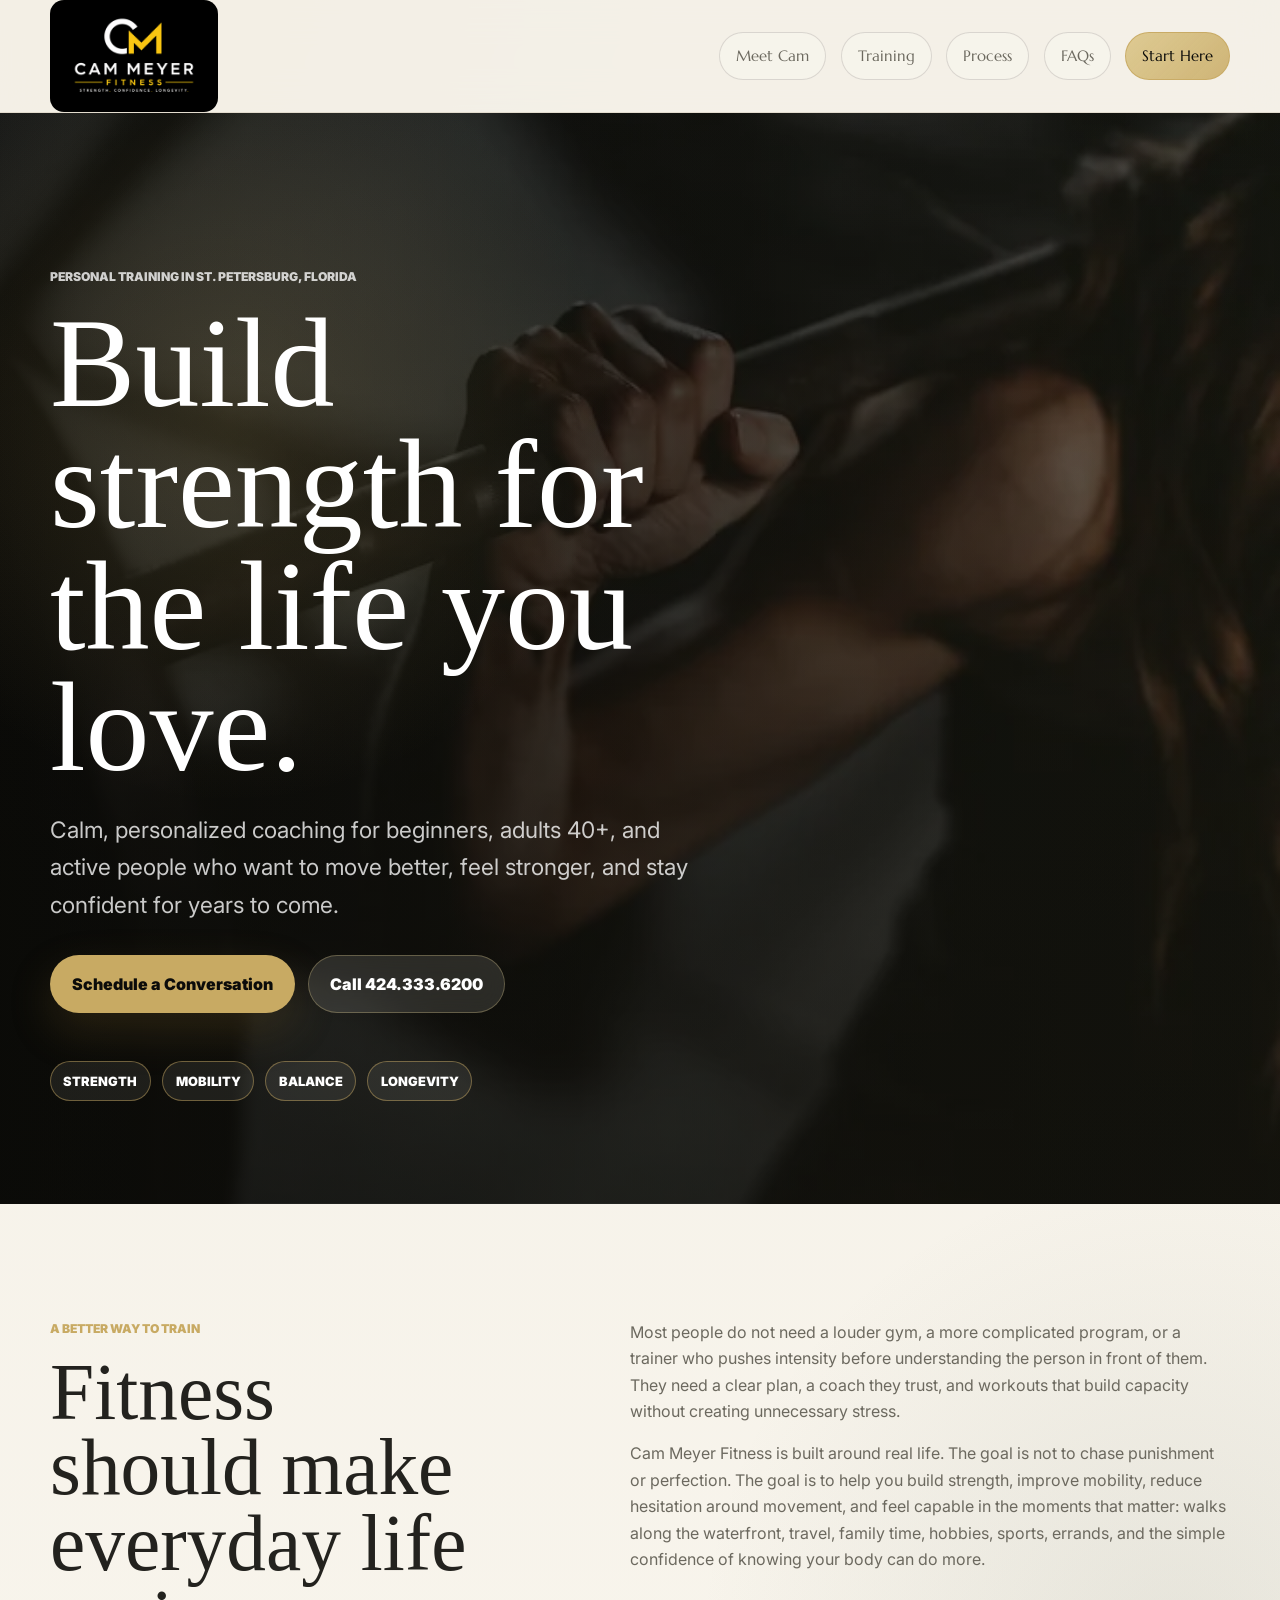
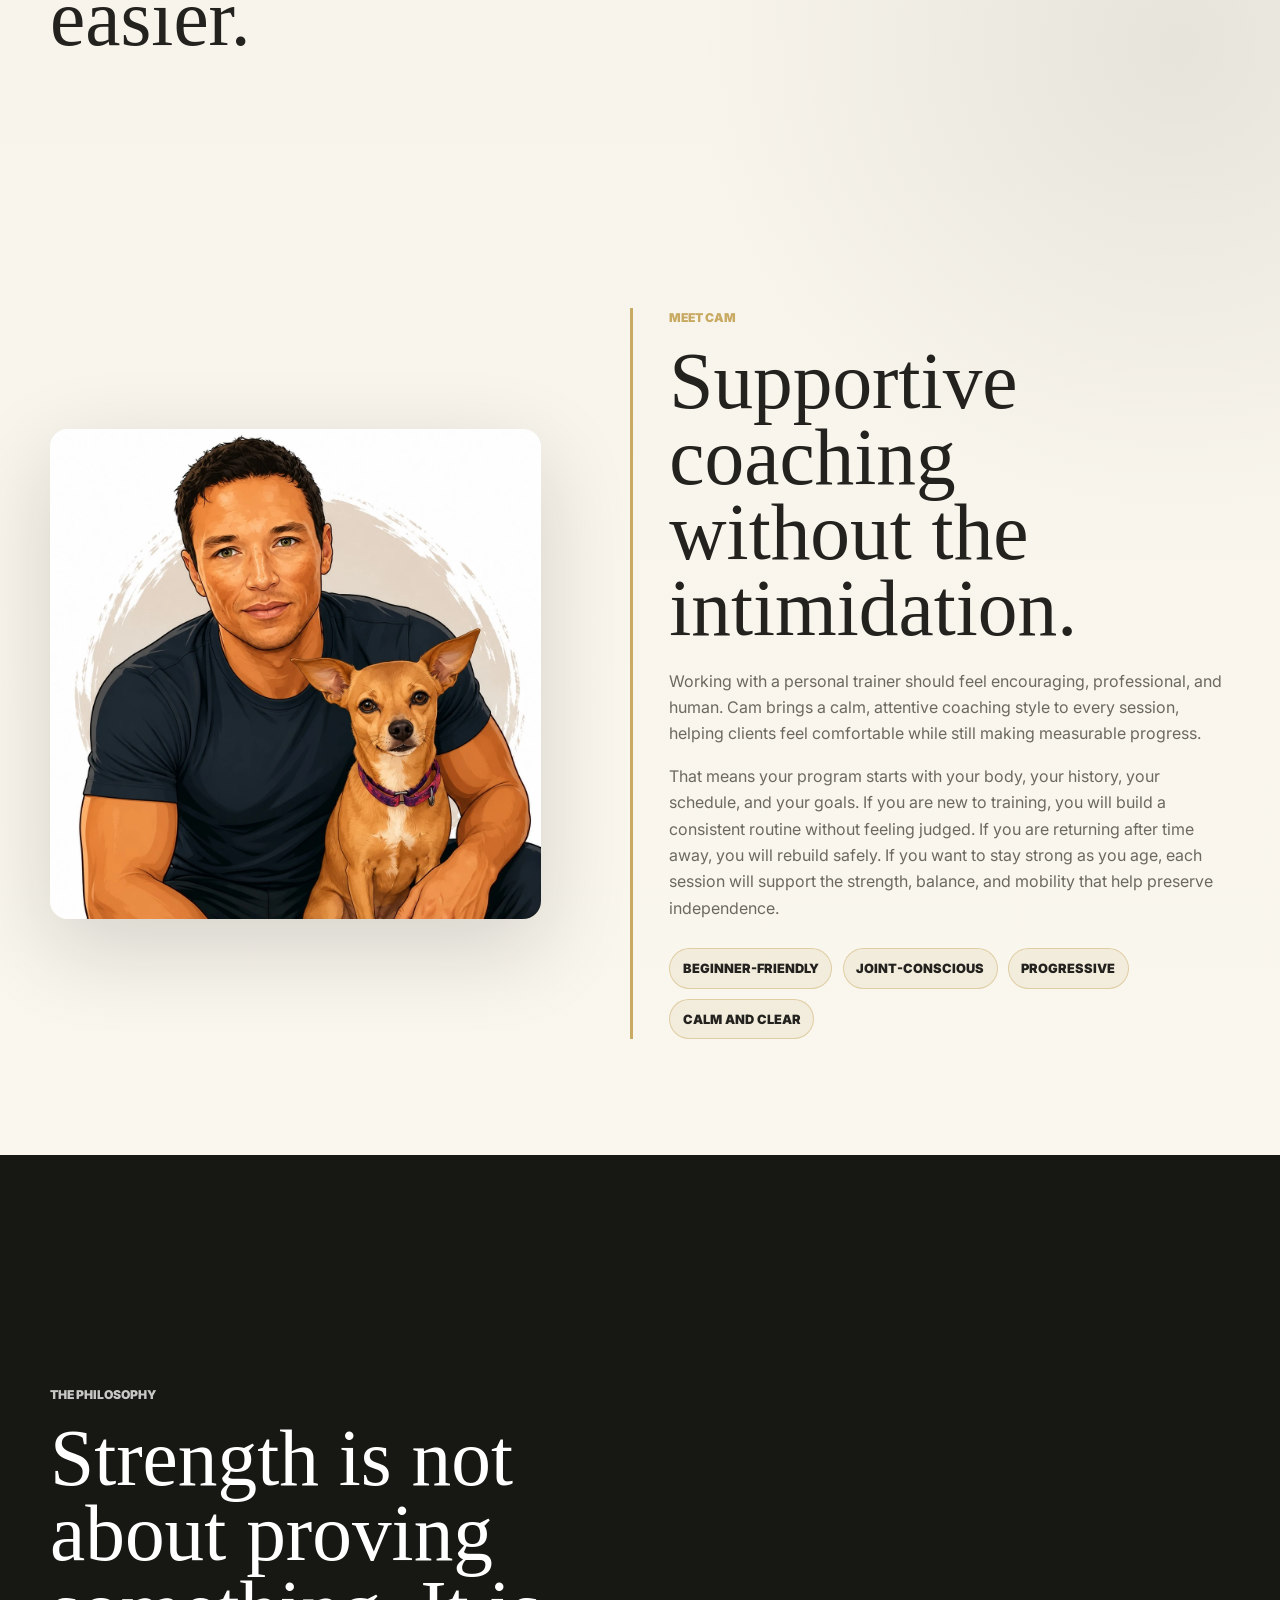
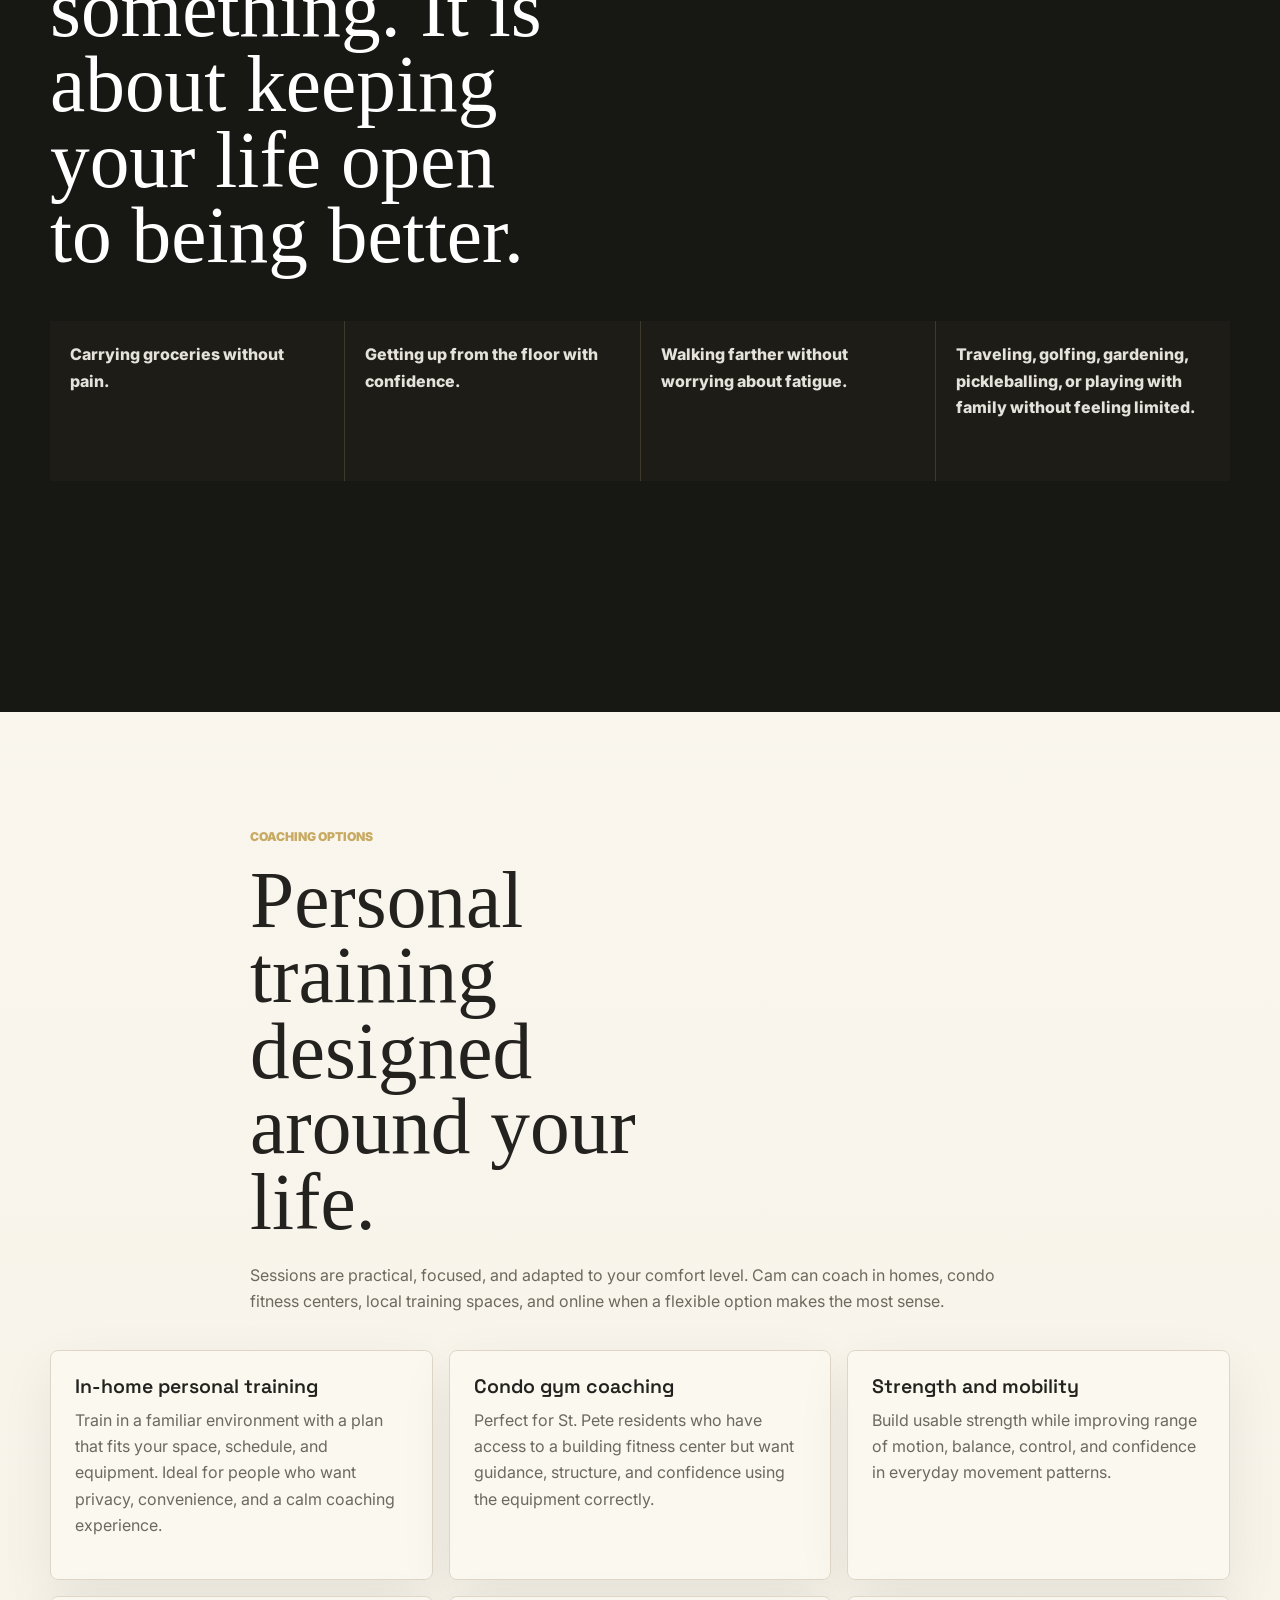
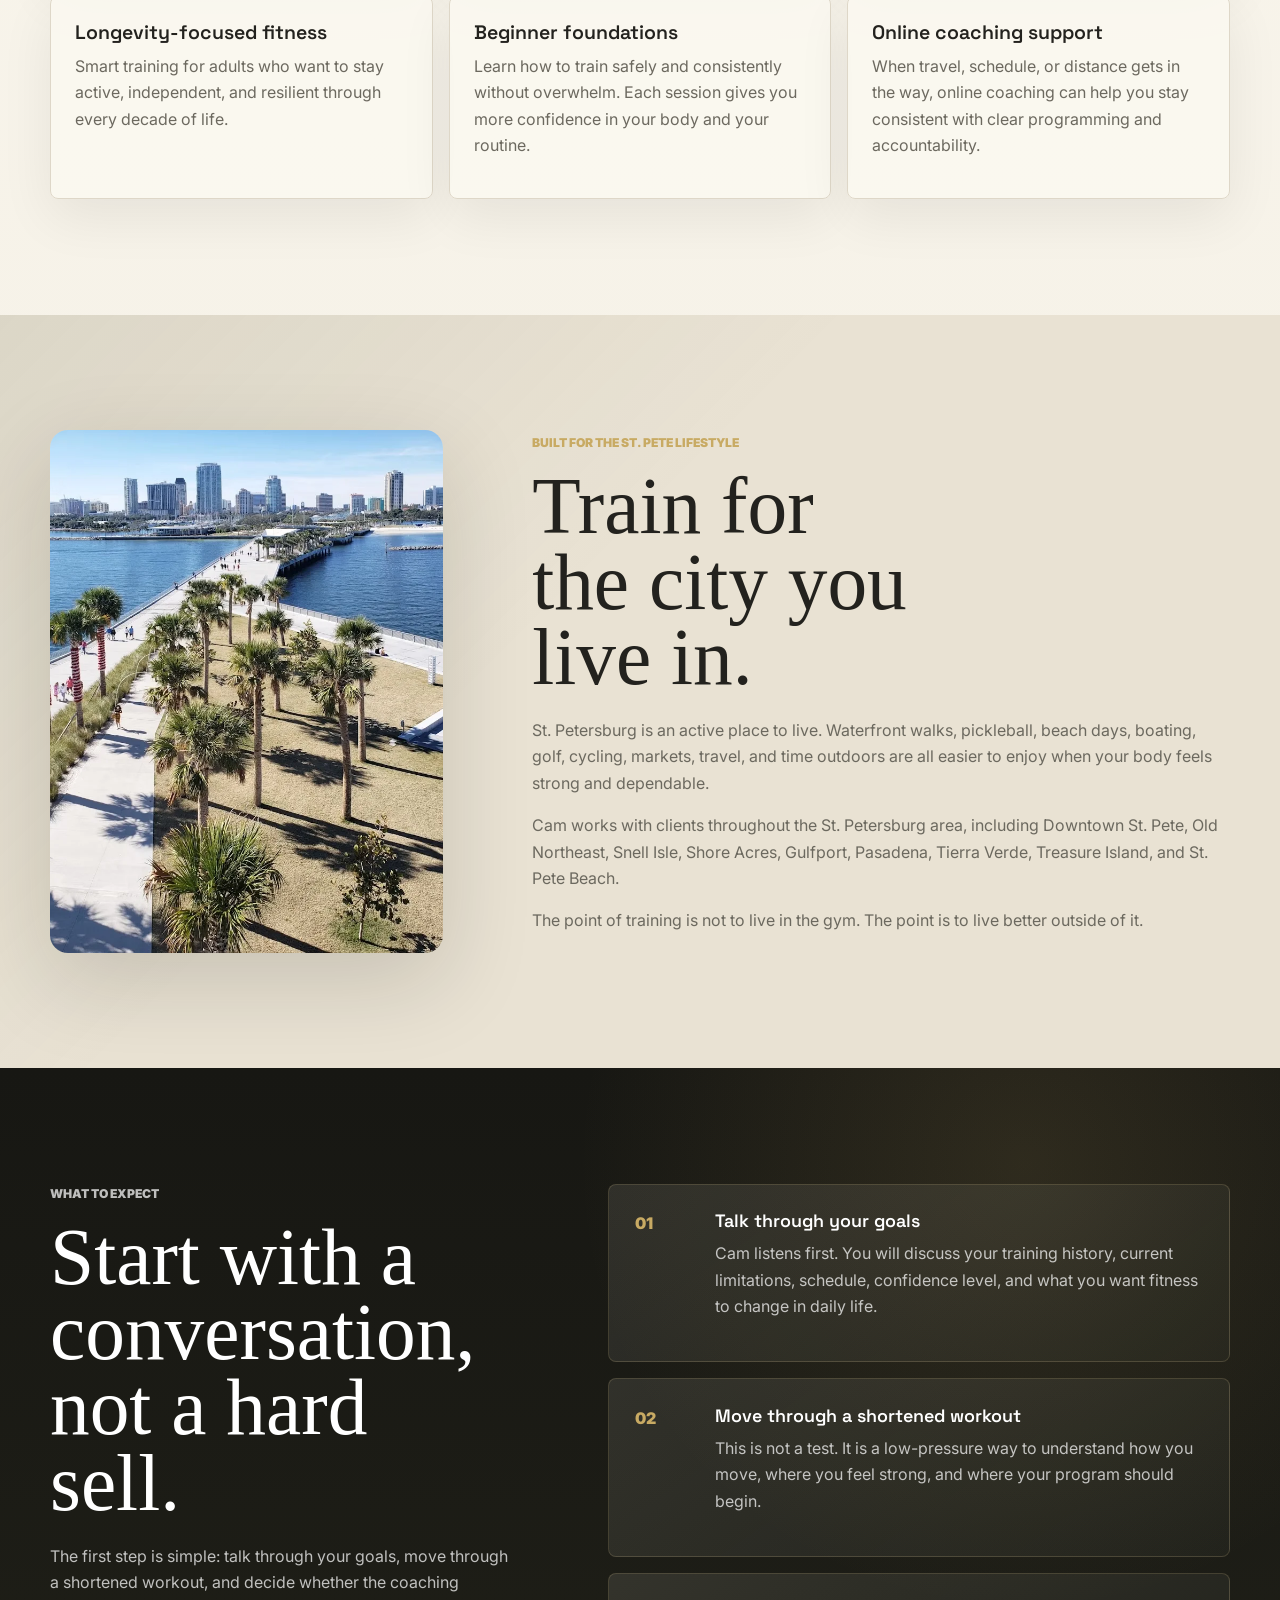
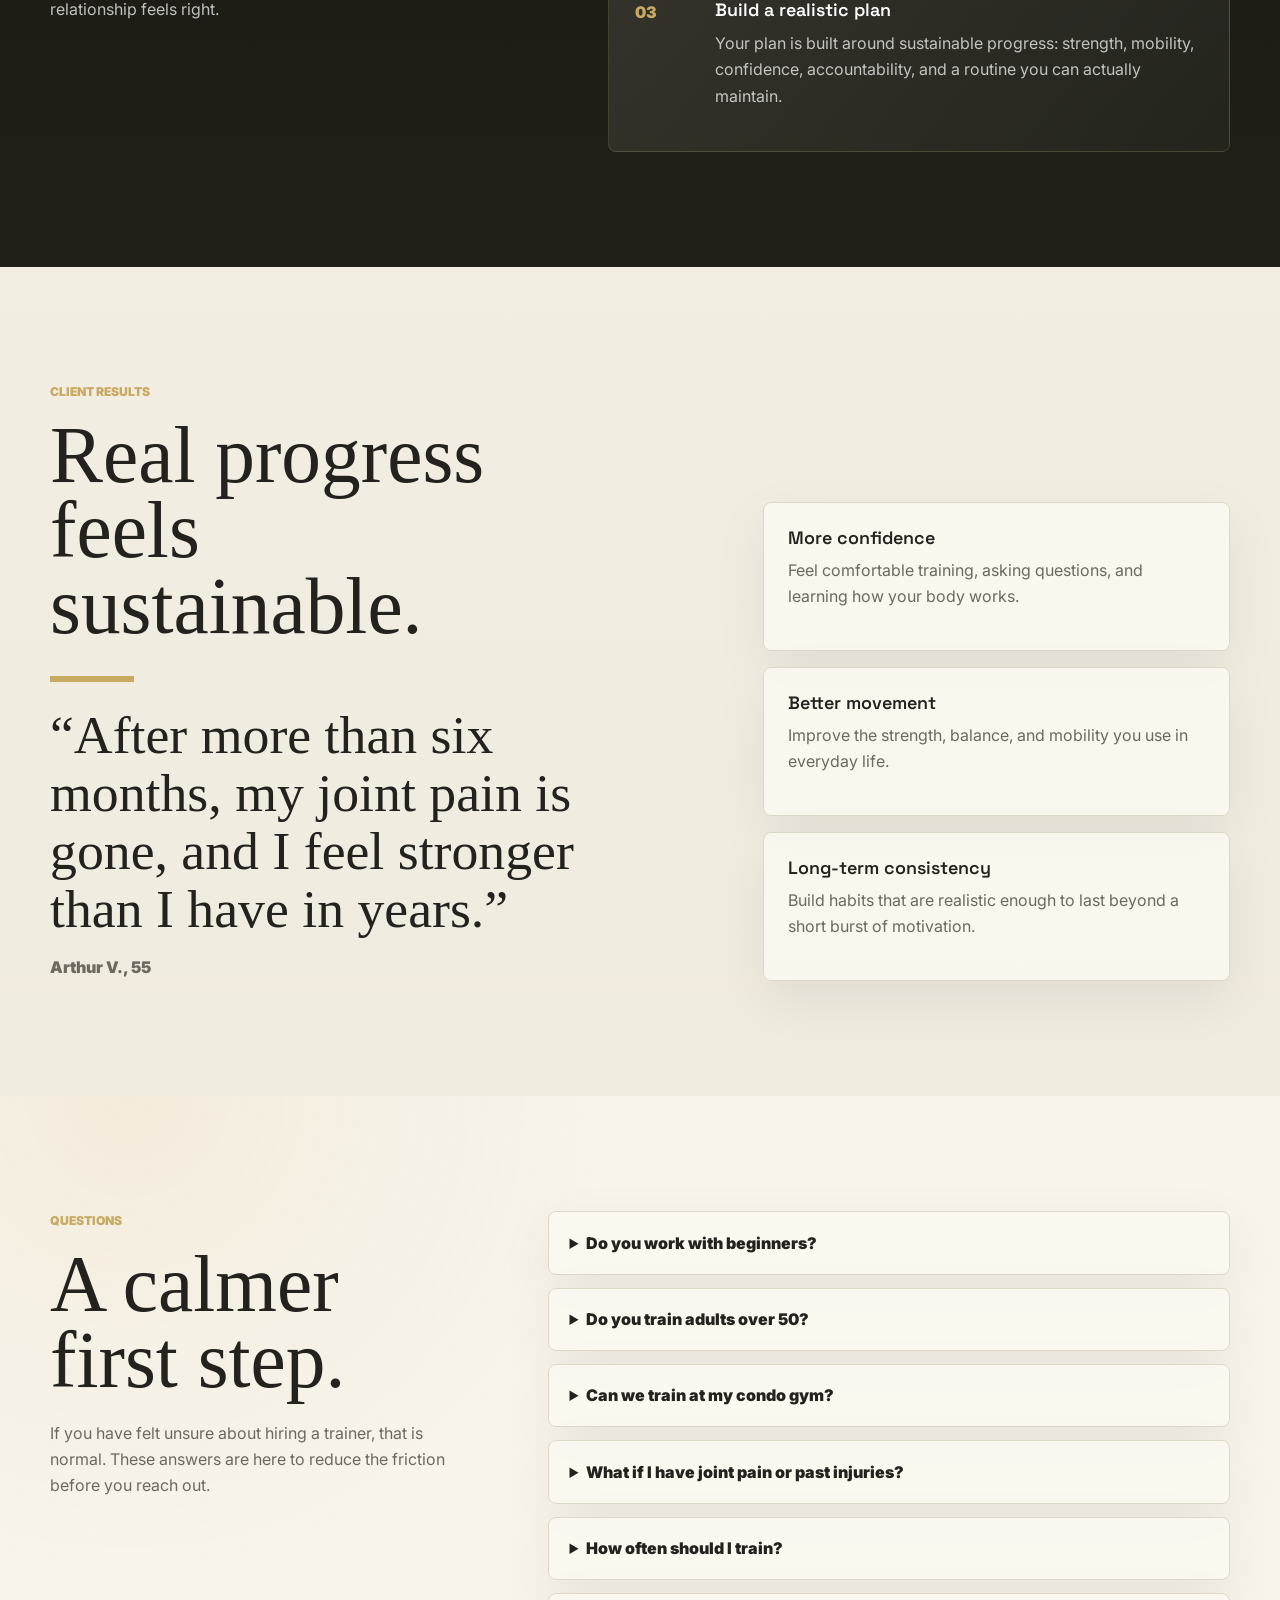
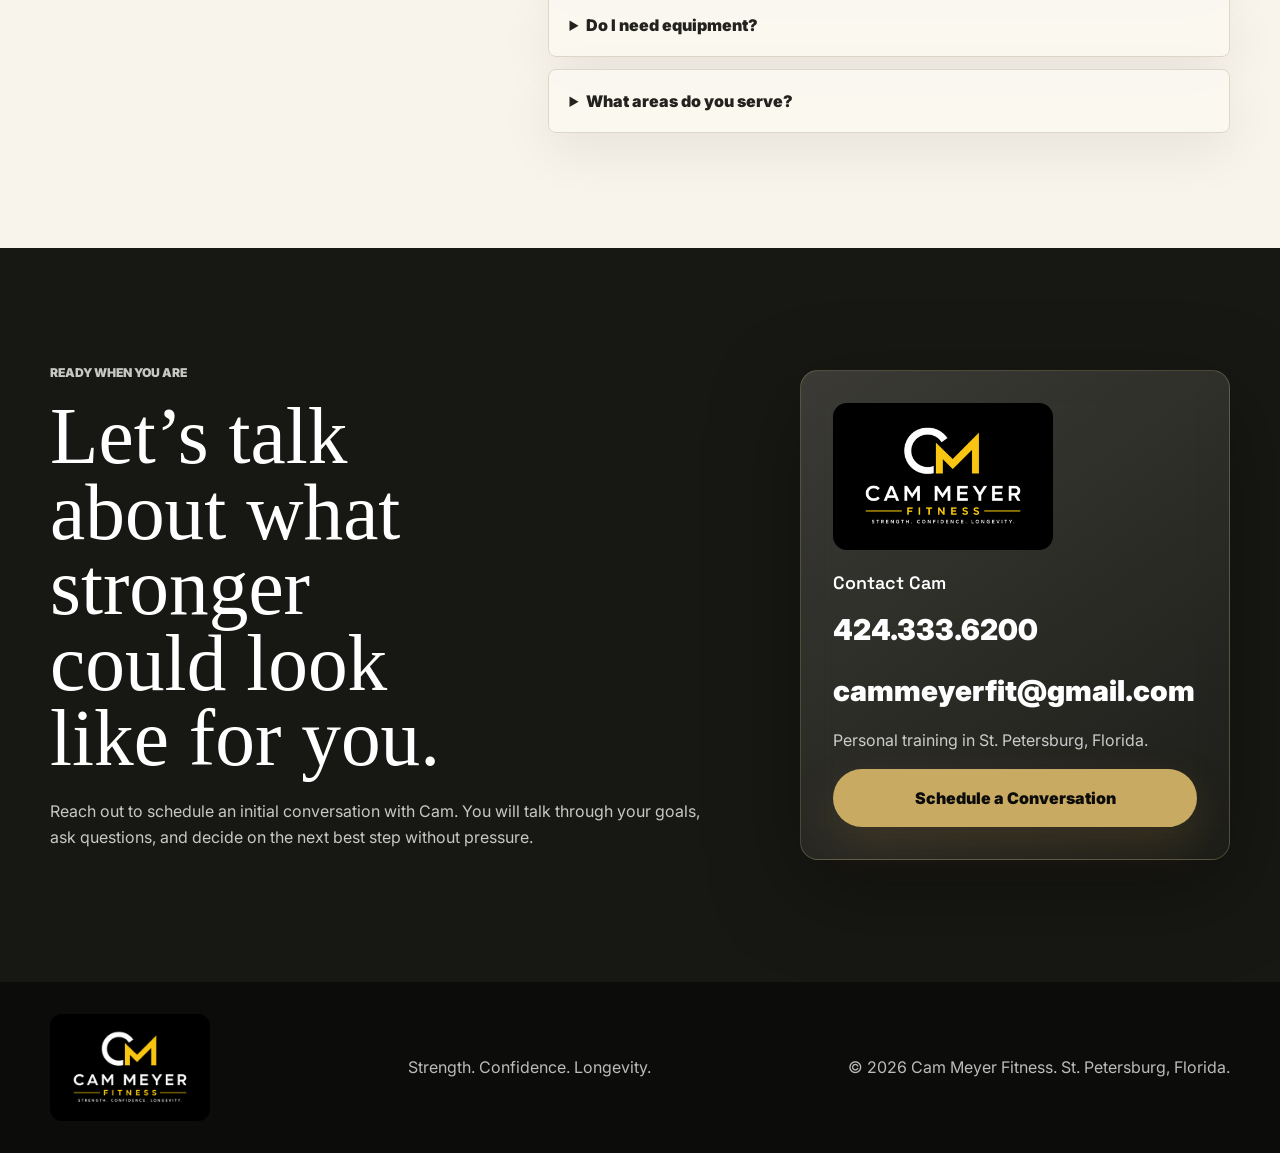
==== commit 07c81b8a: "Add files via upload website update" ====
--- a/index.html
+++ b/index.html
@@ -18,12 +18,18 @@
       content="Personal training in St. Petersburg designed around real life: strength, mobility, balance, confidence, and sustainable progress."
     />
     <meta property="og:url" content="https://www.cammeyerfitness.com/" />
-    <meta property="og:image" content="https://www.cammeyerfitness.com/assets/logo/cam-meyer-fitness-logo.png" />
+    <meta property="og:image" content="https://www.cammeyerfitness.com/assets/logo/cam-meyer-fitness-logo-384.png" />
     <meta name="twitter:card" content="summary_large_image" />
 
-    <link rel="icon" type="image/png" href="assets/logo/cam-meyer-fitness-logo.png" />
+    <link rel="icon" type="image/png" href="assets/logo/cam-meyer-fitness-logo-384.png" />
+    <link rel="preconnect" href="https://fonts.googleapis.com" />
+    <link rel="preconnect" href="https://fonts.gstatic.com" crossorigin />
     <link rel="preload" as="image" href="assets/images/squat-bar-bg.webp" />
-    <link rel="preload" as="image" href="assets/logo/cam-meyer-fitness-logo.png" />
+    <link rel="preload" as="image" href="assets/logo/cam-meyer-fitness-logo-384.png" />
+    <link
+      rel="stylesheet"
+      href="https://fonts.googleapis.com/css2?family=Inter:wght@400;600;700;800;900&family=Marcellus&family=Space+Grotesk:wght@500;600;700&display=swap"
+    />
     <link rel="stylesheet" href="styles.css" />
 
     <script type="application/ld+json">
@@ -37,7 +43,7 @@
             "url": "https://www.cammeyerfitness.com/",
             "telephone": "+14243336200",
             "email": "cammeyerfit@gmail.com",
-            "image": "https://www.cammeyerfitness.com/assets/logo/cam-meyer-fitness-logo.png",
+            "image": "https://www.cammeyerfitness.com/assets/logo/cam-meyer-fitness-logo-384.png",
             "description": "Personal training and longevity-focused fitness coaching in St. Petersburg, Florida.",
             "address": {
               "@type": "PostalAddress",
@@ -103,7 +109,7 @@
     <header class="site-header" data-header>
       <nav class="nav shell" aria-label="Primary navigation">
         <a class="brand" href="#top" aria-label="Cam Meyer Fitness home">
-          <img src="assets/logo/cam-meyer-fitness-logo.png" alt="Cam Meyer Fitness" width="1536" height="864" />
+          <img src="assets/logo/cam-meyer-fitness-logo-384.png" alt="Cam Meyer Fitness" width="384" height="256" />
         </a>
 
         <button class="nav-toggle" type="button" aria-expanded="false" aria-controls="nav-menu" data-nav-toggle>
@@ -333,7 +339,7 @@
         </div>
       </section>
 
-      <section class="section results" aria-labelledby="results-title">
+      <section class="section results" id="results" aria-labelledby="results-title">
         <div class="shell results-grid">
           <div class="quote-block reveal">
             <p class="eyebrow">Client results</p>
@@ -416,7 +422,7 @@
           </div>
 
           <div class="contact-card reveal">
-            <img src="assets/logo/cam-meyer-fitness-logo.png" alt="Cam Meyer Fitness" width="1536" height="864" loading="lazy" />
+            <img src="assets/logo/cam-meyer-fitness-logo-384.png" alt="Cam Meyer Fitness" width="384" height="256" loading="lazy" />
             <h3>Contact Cam</h3>
             <a class="contact-line" href="tel:+14243336200">424.333.6200</a>
             <a class="contact-line" href="mailto:cammeyerfit@gmail.com">cammeyerfit@gmail.com</a>
@@ -429,7 +435,7 @@
 
     <footer class="site-footer">
       <div class="shell footer-grid">
-        <img src="assets/logo/cam-meyer-fitness-logo.png" alt="Cam Meyer Fitness" width="1536" height="864" />
+        <img src="assets/logo/cam-meyer-fitness-logo-384.png" alt="Cam Meyer Fitness" width="384" height="256" />
         <p>Strength. Confidence. Longevity.</p>
         <p>© 2026 Cam Meyer Fitness. St. Petersburg, Florida.</p>
       </div>
--- a/styles.css
+++ b/styles.css
@@ -1,21 +1,20 @@
-@import url("https://fonts.googleapis.com/css2?family=Marcellus&family=Space+Grotesk:wght@500;600;700&display=swap");
-
 :root {
-  --black: #060606;
-  --charcoal: #202124;
-  --charcoal-soft: #2b2a27;
-  --ink: #242424;
-  --muted: #68645f;
-  --line: #e6e1d8;
-  --sand: #f5f4f0;
-  --cream: #fcfbf8;
+  --black: #0c0c0a;
+  --charcoal: #171713;
+  --charcoal-soft: #24231d;
+  --ink: #23221e;
+  --muted: #6c695f;
+  --line: #ded7c8;
+  --sand: #efebe1;
+  --cream: #fbf8f0;
   --white: #ffffff;
-  --gold: #f2c313;
-  --gold-soft: #d9b535;
-  --gold-deep: #a77d00;
-  --bronze: #b78b36;
-  --shadow: 0 26px 80px rgba(20, 20, 20, 0.13);
-  --radius: 30px;
+  --gold: #c8aa63;
+  --gold-soft: #ddc98f;
+  --gold-deep: #876a2f;
+  --bronze: #a9874d;
+  --sage: #66705f;
+  --shadow: 0 28px 90px rgba(18, 17, 13, 0.16);
+  --radius: 18px;
   --shell: min(100% - 2rem, 1180px);
 }
 
@@ -27,13 +26,15 @@
 
 html {
   scroll-behavior: smooth;
+  scroll-padding-top: 96px;
 }
 
 body {
   margin: 0;
   background:
-    radial-gradient(circle at top left, rgba(242, 195, 19, 0.08), transparent 34rem),
-    linear-gradient(180deg, var(--sand), #fbfaf6 38%, var(--sand));
+    radial-gradient(circle at 12% 0%, rgba(200, 170, 99, 0.13), transparent 32rem),
+    radial-gradient(circle at 92% 18%, rgba(102, 112, 95, 0.12), transparent 30rem),
+    linear-gradient(180deg, #f4f0e7 0%, var(--cream) 36%, #ece6d8 100%);
   color: var(--ink);
   font-family: Inter, ui-sans-serif, system-ui, -apple-system, BlinkMacSystemFont, "Segoe UI", sans-serif;
   line-height: 1.65;
@@ -82,7 +83,7 @@
   z-index: 999;
   padding: 0.75rem 1rem;
   border-radius: 999px;
-  background: var(--black);
+  background: var(--charcoal);
   color: var(--white);
 }
 
@@ -90,15 +91,15 @@
   position: sticky;
   top: 0;
   z-index: 50;
-  border-bottom: 1px solid rgba(230, 225, 216, 0.75);
-  background: rgba(245, 244, 240, 0.82);
+  border-bottom: 1px solid rgba(222, 215, 200, 0.78);
+  background: rgba(244, 240, 231, 0.84);
   backdrop-filter: blur(18px);
   transition: box-shadow 220ms ease, background 220ms ease;
 }
 
 .site-header.is-scrolled {
-  box-shadow: 0 10px 38px rgba(20, 20, 20, 0.1);
-  background: rgba(245, 244, 240, 0.96);
+  box-shadow: 0 12px 42px rgba(18, 17, 13, 0.12);
+  background: rgba(251, 248, 240, 0.96);
 }
 
 .nav {
@@ -113,12 +114,12 @@
   display: inline-flex;
   overflow: hidden;
   border-radius: 14px;
-  background: #000;
+  background: #090908;
 }
 
 .brand img {
   width: 168px;
-  aspect-ratio: 16 / 9;
+  aspect-ratio: 3 / 2;
   object-fit: cover;
 }
 
@@ -130,7 +131,7 @@
   font-family: "Marcellus", Georgia, serif;
   font-size: 0.92rem;
   font-weight: 400;
-  letter-spacing: 0.045em;
+  letter-spacing: 0;
 }
 
 .nav-menu a {
@@ -139,11 +140,11 @@
   min-height: 42px;
   align-items: center;
   justify-content: center;
-  border: 1px solid rgba(36, 36, 36, 0.16);
+  border: 1px solid rgba(35, 34, 30, 0.14);
   border-radius: 999px;
   padding: 0.68rem 1rem;
-  background: rgba(252, 251, 248, 0.52);
-  box-shadow: 0 10px 28px rgba(20, 20, 20, 0);
+  background: rgba(251, 248, 240, 0.48);
+  box-shadow: 0 10px 28px rgba(18, 17, 13, 0);
   transition:
     color 220ms ease,
     border-color 220ms ease,
@@ -155,24 +156,24 @@
 .nav-menu a:hover,
 .nav-menu a:focus-visible {
   color: var(--ink);
-  border-color: rgba(217, 181, 53, 0.82);
-  background: rgba(252, 251, 248, 0.86);
-  box-shadow: 0 14px 32px rgba(20, 20, 20, 0.08);
+  border-color: rgba(200, 170, 99, 0.78);
+  background: rgba(251, 248, 240, 0.9);
+  box-shadow: 0 14px 32px rgba(18, 17, 13, 0.08);
   transform: translateY(-2px);
 }
 
 .nav-cta {
   color: var(--black) !important;
-  border-color: rgba(217, 181, 53, 0.92) !important;
+  border-color: rgba(200, 170, 99, 0.92) !important;
   padding-inline: 1.15rem;
-  background: linear-gradient(135deg, rgba(242, 195, 19, 0.96), rgba(217, 181, 53, 0.82)) !important;
-  box-shadow: 0 14px 34px rgba(167, 125, 0, 0.16);
+  background: linear-gradient(135deg, rgba(221, 201, 143, 0.96), rgba(200, 170, 99, 0.86)) !important;
+  box-shadow: 0 14px 34px rgba(135, 106, 47, 0.18);
 }
 
 .nav-cta:hover,
 .nav-cta:focus-visible {
-  background: linear-gradient(135deg, rgba(255, 211, 36, 1), rgba(217, 181, 53, 0.94)) !important;
-  box-shadow: 0 18px 42px rgba(167, 125, 0, 0.24);
+  background: linear-gradient(135deg, rgba(232, 215, 162, 1), rgba(200, 170, 99, 0.96)) !important;
+  box-shadow: 0 18px 42px rgba(135, 106, 47, 0.26);
 }
 
 .nav-toggle {
@@ -212,7 +213,10 @@
 }
 
 .hero-bg {
-  background-image: linear-gradient(90deg, rgba(0, 0, 0, 0.77), rgba(0, 0, 0, 0.56), rgba(0, 0, 0, 0.25)), url("assets/images/squat-bar-bg.webp");
+  background-image:
+    linear-gradient(90deg, rgba(7, 7, 5, 0.88), rgba(12, 12, 9, 0.68), rgba(12, 12, 9, 0.36)),
+    linear-gradient(180deg, rgba(102, 112, 95, 0.16), rgba(200, 170, 99, 0.12)),
+    url("assets/images/squat-bar-bg.webp");
 }
 
 .hero::after,
@@ -222,8 +226,8 @@
   position: absolute;
   inset: 0;
   background:
-    radial-gradient(circle at 18% 28%, rgba(242, 195, 19, 0.2), transparent 24rem),
-    linear-gradient(180deg, rgba(0,0,0,0.12), rgba(0,0,0,0.38));
+    radial-gradient(circle at 18% 28%, rgba(200, 170, 99, 0.18), transparent 24rem),
+    linear-gradient(180deg, rgba(12, 12, 10, 0.08), rgba(12, 12, 10, 0.42));
   z-index: -1;
 }
 
@@ -236,7 +240,7 @@
   color: var(--gold);
   font-size: 0.76rem;
   font-weight: 950;
-  letter-spacing: 0.18em;
+  letter-spacing: 0;
   text-transform: uppercase;
 }
 
@@ -249,7 +253,7 @@
 
 h1,
 h2 {
-  letter-spacing: -0.055em;
+  letter-spacing: 0;
   line-height: 0.95;
 }
 
@@ -274,7 +278,7 @@
   font-family: "Space Grotesk", Inter, ui-sans-serif, system-ui, -apple-system, BlinkMacSystemFont, "Segoe UI", sans-serif;
   font-size: 1.12rem;
   font-weight: 600;
-  letter-spacing: -0.015em;
+  letter-spacing: 0;
   line-height: 1.2;
 }
 
@@ -319,18 +323,18 @@
 .button-primary {
   background: var(--gold);
   color: var(--black);
-  box-shadow: 0 18px 44px rgba(242, 195, 19, 0.22);
+  box-shadow: 0 18px 44px rgba(135, 106, 47, 0.24);
 }
 
 .button-primary:hover,
 .button-primary:focus-visible {
-  background: #ffd52a;
+  background: var(--gold-soft);
 }
 
 .button-glass,
 .button-ghost {
-  border-color: rgba(255, 255, 255, 0.24);
-  background: rgba(255, 255, 255, 0.11);
+  border-color: rgba(221, 201, 143, 0.32);
+  background: rgba(251, 248, 240, 0.12);
   color: var(--white);
   backdrop-filter: blur(12px);
 }
@@ -348,19 +352,20 @@
 
 .hero-trust span,
 .mini-list span {
-  border: 1px solid rgba(242, 195, 19, 0.45);
+  border: 1px solid rgba(200, 170, 99, 0.48);
   border-radius: 999px;
   padding: 0.54rem 0.78rem;
-  background: rgba(255, 255, 255, 0.08);
+  background: rgba(251, 248, 240, 0.08);
   color: currentColor;
   font-size: 0.8rem;
   font-weight: 900;
-  letter-spacing: 0.11em;
+  letter-spacing: 0;
   text-transform: uppercase;
 }
 
 .section {
   padding: clamp(5rem, 9vw, 9rem) 0;
+  scroll-margin-top: 96px;
 }
 
 .intro-grid,
@@ -396,7 +401,7 @@
 .portrait-card {
   overflow: hidden;
   border-radius: var(--radius);
-  background: var(--cream);
+  background: linear-gradient(145deg, #fcf9f1, #e9e1cf);
   box-shadow: var(--shadow);
 }
 
@@ -420,7 +425,7 @@
 }
 
 .mini-list span {
-  background: rgba(242, 195, 19, 0.11);
+  background: rgba(200, 170, 99, 0.13);
 }
 
 .dark-band,
@@ -432,7 +437,10 @@
 }
 
 .dark-bg.curl {
-  background-image: linear-gradient(90deg, rgba(0,0,0,.78), rgba(0,0,0,.56)), url("assets/images/curl-bars-bg.webp");
+  background-image:
+    linear-gradient(90deg, rgba(12, 12, 10, 0.88), rgba(23, 23, 19, 0.68)),
+    linear-gradient(180deg, rgba(102, 112, 95, 0.1), rgba(200, 170, 99, 0.1)),
+    url("assets/images/barbell-floor-bg.webp");
 }
 
 .philosophy {
@@ -455,15 +463,15 @@
   grid-template-columns: repeat(4, 1fr);
   gap: 1px;
   margin-top: 3rem;
-  background: rgba(255, 255, 255, 0.16);
+  background: rgba(221, 201, 143, 0.2);
 }
 
 .philosophy-grid p {
   min-height: 160px;
   margin: 0;
   padding: 1.25rem;
-  background: rgba(32, 33, 36, 0.78);
-  color: rgba(255, 255, 255, 0.9);
+  background: rgba(23, 23, 19, 0.82);
+  color: rgba(251, 248, 240, 0.9);
   font-weight: 800;
 }
 
@@ -486,10 +494,10 @@
 .result-list article,
 .faq-list details {
   border: 1px solid var(--line);
-  border-radius: 24px;
+  border-radius: 8px;
   padding: clamp(1.15rem, 2vw, 1.5rem);
-  background: rgba(252, 251, 248, 0.82);
-  box-shadow: 0 18px 54px rgba(20, 20, 20, 0.06);
+  background: rgba(251, 248, 240, 0.86);
+  box-shadow: 0 18px 54px rgba(18, 17, 13, 0.07);
 }
 
 .service-card h3 {
@@ -497,7 +505,9 @@
 }
 
 .local {
-  background: #ebe8df;
+  background:
+    linear-gradient(135deg, rgba(102, 112, 95, 0.1), transparent 42%),
+    #e9e2d3;
 }
 
 .local-grid {
@@ -518,7 +528,9 @@
 }
 
 .process {
-  background: var(--charcoal);
+  background:
+    radial-gradient(circle at 80% 12%, rgba(200, 170, 99, 0.13), transparent 28rem),
+    linear-gradient(180deg, #171713, #202018);
   color: var(--white);
 }
 
@@ -548,10 +560,10 @@
   display: grid;
   grid-template-columns: 64px 1fr;
   gap: 1rem;
-  border: 1px solid rgba(255,255,255,.14);
-  border-radius: 24px;
+  border: 1px solid rgba(221, 201, 143, 0.18);
+  border-radius: 8px;
   padding: clamp(1.1rem, 3vw, 1.6rem);
-  background: linear-gradient(145deg, rgba(255,255,255,.11), rgba(255,255,255,.05));
+  background: linear-gradient(145deg, rgba(251,248,240,.1), rgba(102,112,95,.08));
 }
 
 .steps span {
@@ -574,7 +586,7 @@
   font-family: Georgia, "Times New Roman", serif;
   font-size: clamp(1.8rem, 4.2vw, 3.7rem);
   font-weight: 500;
-  letter-spacing: -0.04em;
+  letter-spacing: 0;
   line-height: 1.08;
 }
 
@@ -599,7 +611,9 @@
 }
 
 .faq {
-  background: #fbfaf6;
+  background:
+    radial-gradient(circle at 10% 0%, rgba(200, 170, 99, 0.1), transparent 30rem),
+    #f8f4eb;
 }
 
 .faq-layout {
@@ -639,7 +653,11 @@
 }
 
 .contact-bg {
-  background-image: linear-gradient(90deg, rgba(0,0,0,.74), rgba(0,0,0,.52)), url("assets/images/barbell-floor-bg.webp");
+  background-image:
+    linear-gradient(90deg, rgba(12, 12, 10, 0.86), rgba(12, 12, 10, 0.62)),
+    linear-gradient(180deg, rgba(102, 112, 95, 0.14), rgba(200, 170, 99, 0.12)),
+    url("assets/images/st-pete-pier.webp");
+  background-position: center;
 }
 
 .contact-grid {
@@ -653,11 +671,11 @@
 }
 
 .contact-card {
-  border: 1px solid rgba(255, 255, 255, 0.18);
+  border: 1px solid rgba(221, 201, 143, 0.24);
   border-radius: var(--radius);
   padding: clamp(1.25rem, 4vw, 2rem);
-  background: linear-gradient(145deg, rgba(255,255,255,.17), rgba(255,255,255,.07));
-  box-shadow: 0 28px 90px rgba(0, 0, 0, 0.28);
+  background: linear-gradient(145deg, rgba(251,248,240,.16), rgba(102,112,95,.08));
+  box-shadow: 0 28px 90px rgba(0, 0, 0, 0.34);
   backdrop-filter: blur(18px);
 }
 
@@ -665,7 +683,7 @@
   width: 220px;
   margin-bottom: 1.4rem;
   border-radius: 14px;
-  background: #000;
+  background: #090908;
 }
 
 .contact-card h3 {
@@ -678,12 +696,12 @@
   color: var(--white);
   font-size: clamp(1.25rem, 3vw, 1.8rem);
   font-weight: 950;
-  letter-spacing: -0.03em;
+  letter-spacing: 0;
 }
 
 .site-footer {
   padding: 2rem 0;
-  background: var(--black);
+  background: #0c0c0a;
   color: var(--white);
 }
 
@@ -698,7 +716,7 @@
 .footer-grid img {
   width: 160px;
   border-radius: 12px;
-  background: #000;
+  background: #090908;
 }
 
 .footer-grid p {
@@ -744,7 +762,8 @@
     display: grid;
     place-content: center;
     gap: 1.5rem;
-    background: rgba(245, 244, 240, 0.98);
+    padding: 6rem 1.25rem 2rem;
+    background: rgba(244, 240, 231, 0.98);
     font-size: 1.35rem;
     opacity: 0;
     pointer-events: none;
@@ -756,6 +775,11 @@
     opacity: 1;
     pointer-events: auto;
     transform: translateY(0);
+  }
+
+  .nav-menu a {
+    width: min(100%, 22rem);
+    margin-inline: auto;
   }
 
   .intro-grid,
@@ -798,11 +822,12 @@
   }
 
   h1 {
-    font-size: clamp(3.4rem, 17vw, 5.1rem);
+    font-size: clamp(3rem, 15vw, 4.5rem);
   }
 
   h2 {
-    font-size: clamp(2.7rem, 14vw, 4.5rem);
+    font-size: clamp(2.25rem, 11vw, 3.6rem);
+    line-height: 1;
   }
 
   .hero-actions,
@@ -823,6 +848,7 @@
     grid-template-columns: 1fr;
   }
 
+
   .footer-grid {
     display: grid;
   }
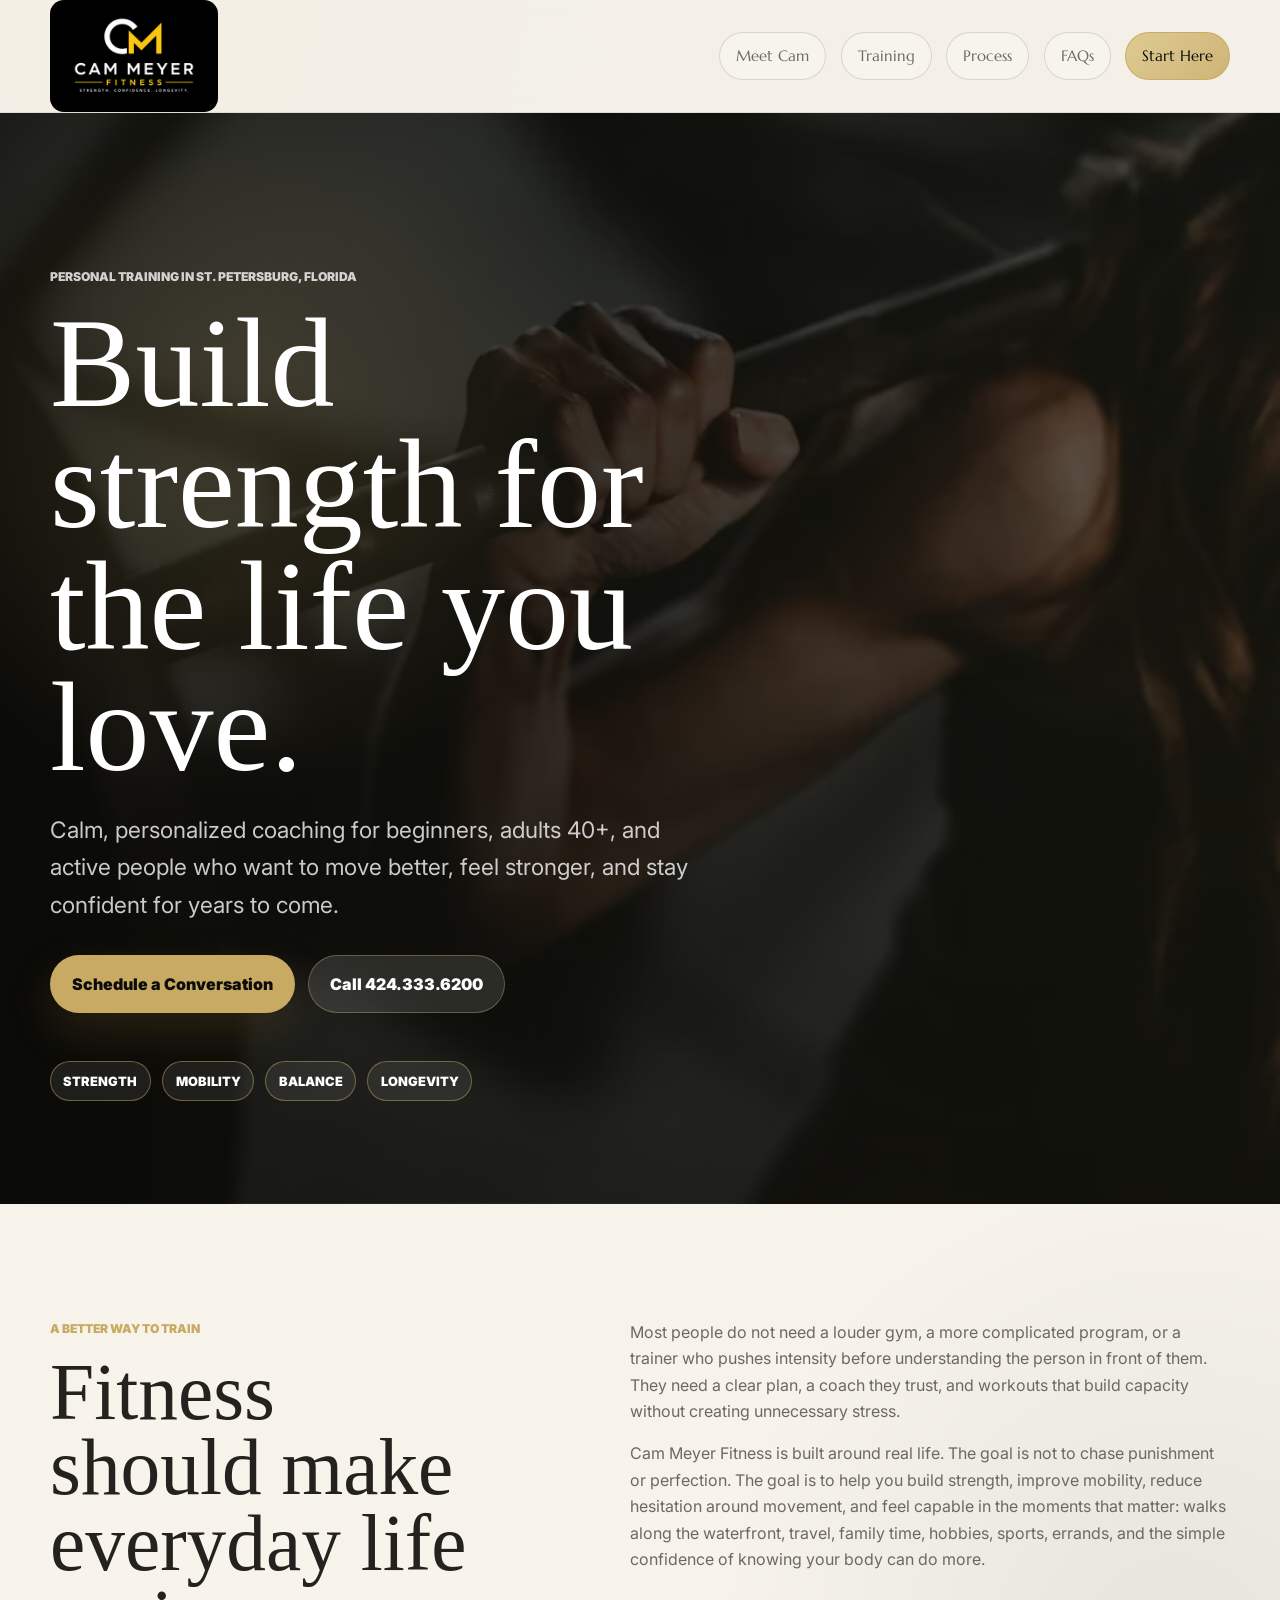
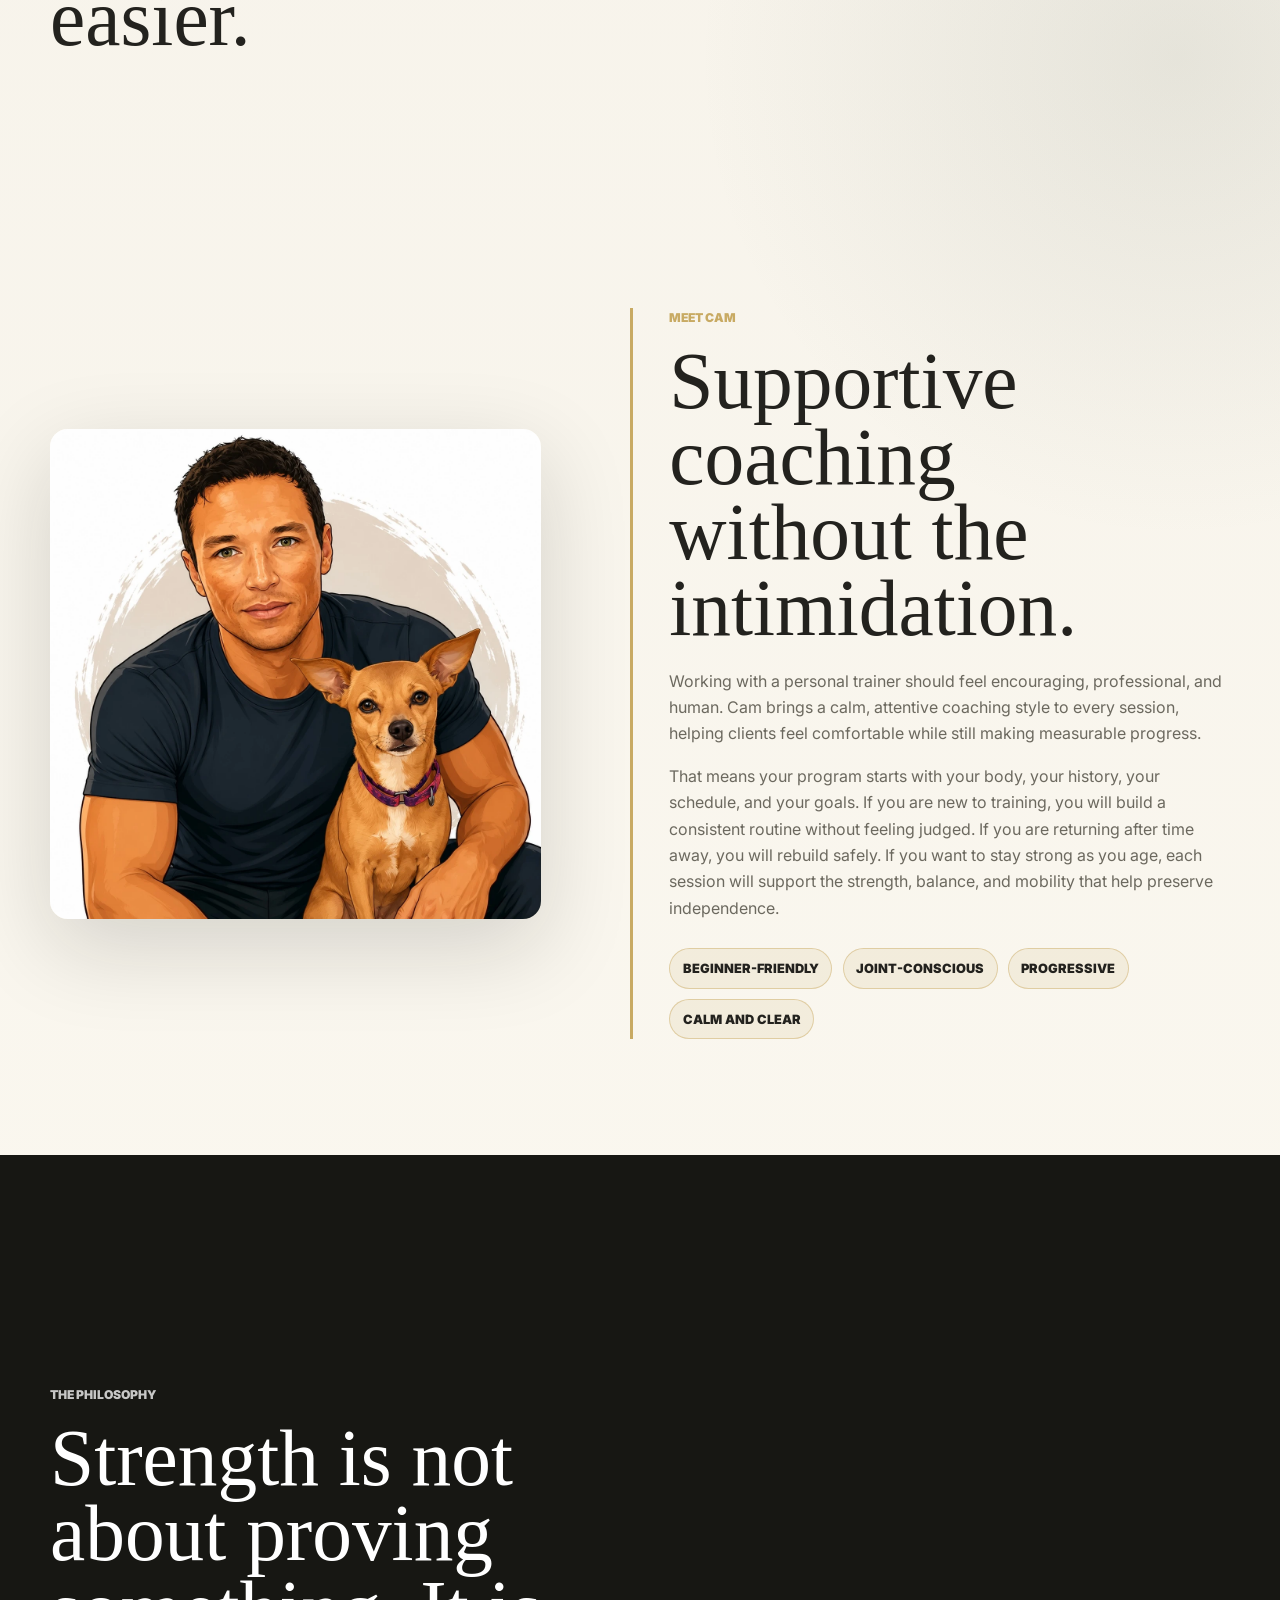
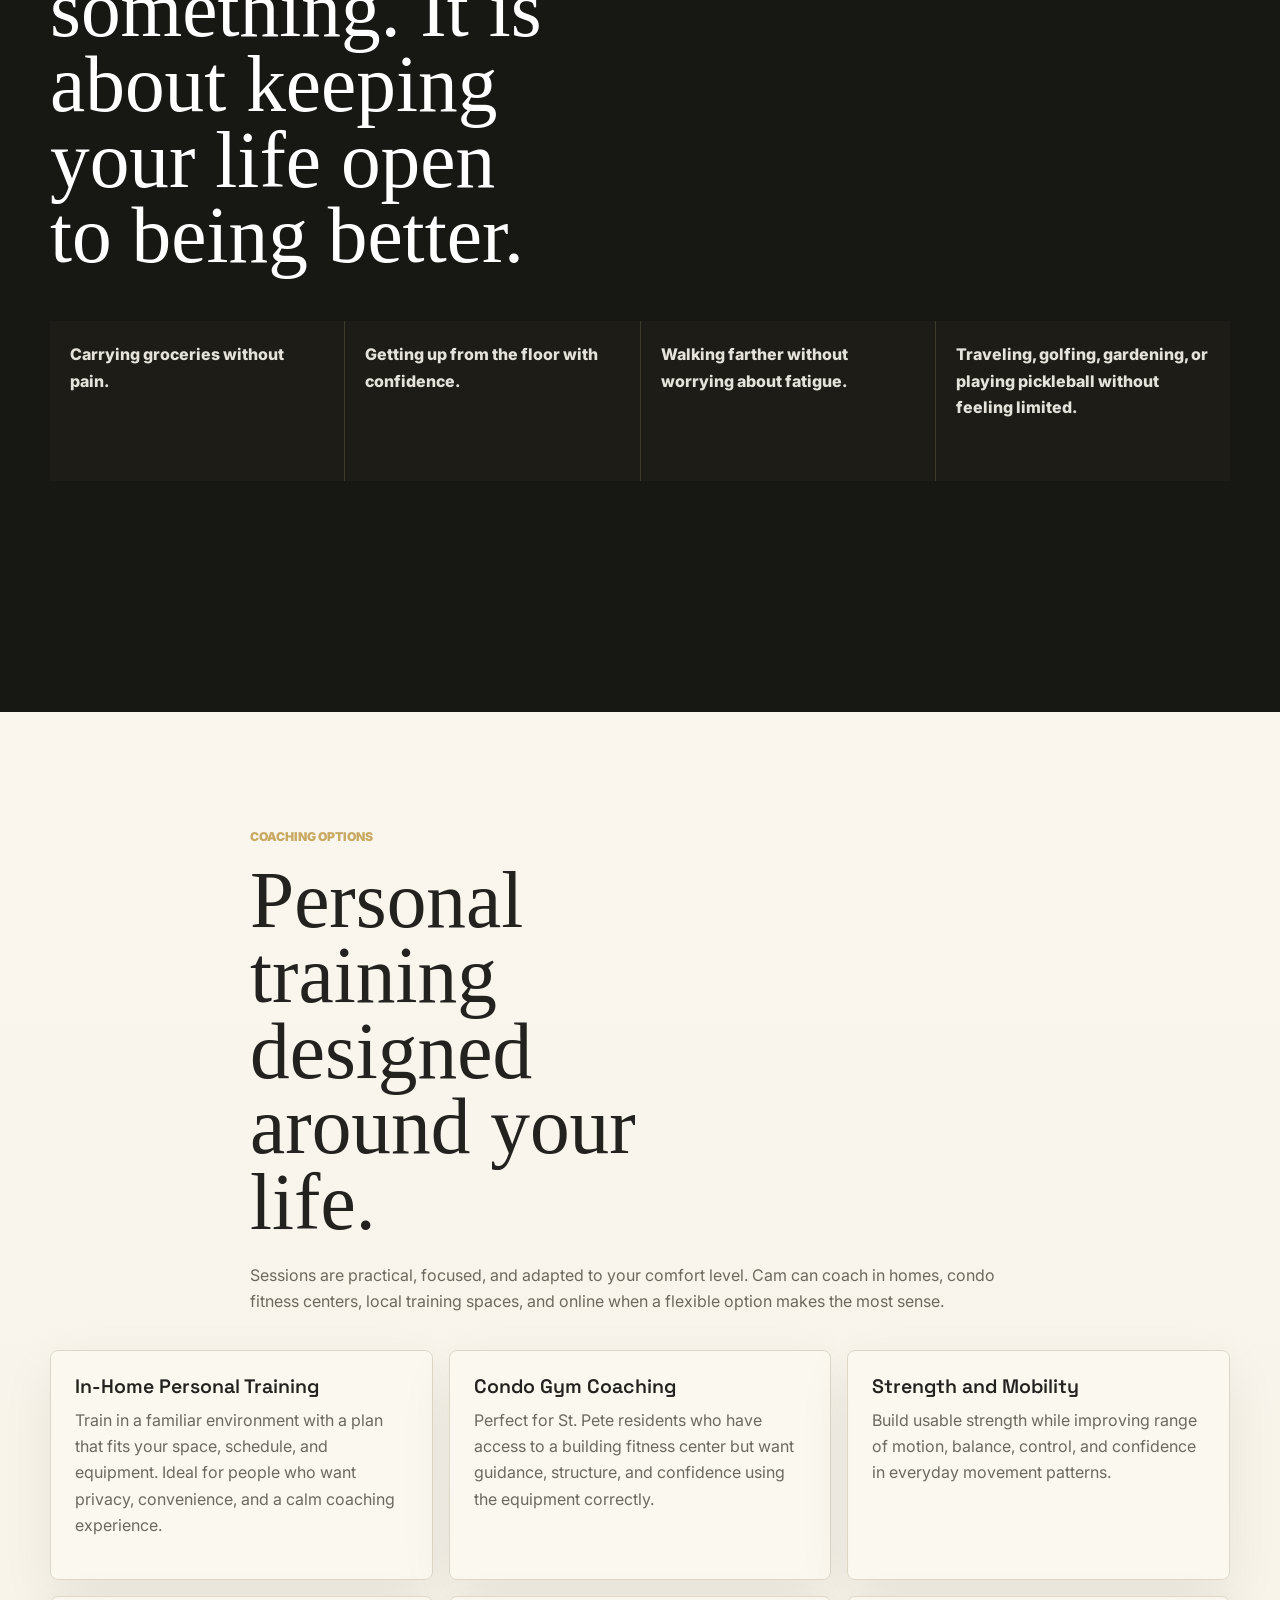
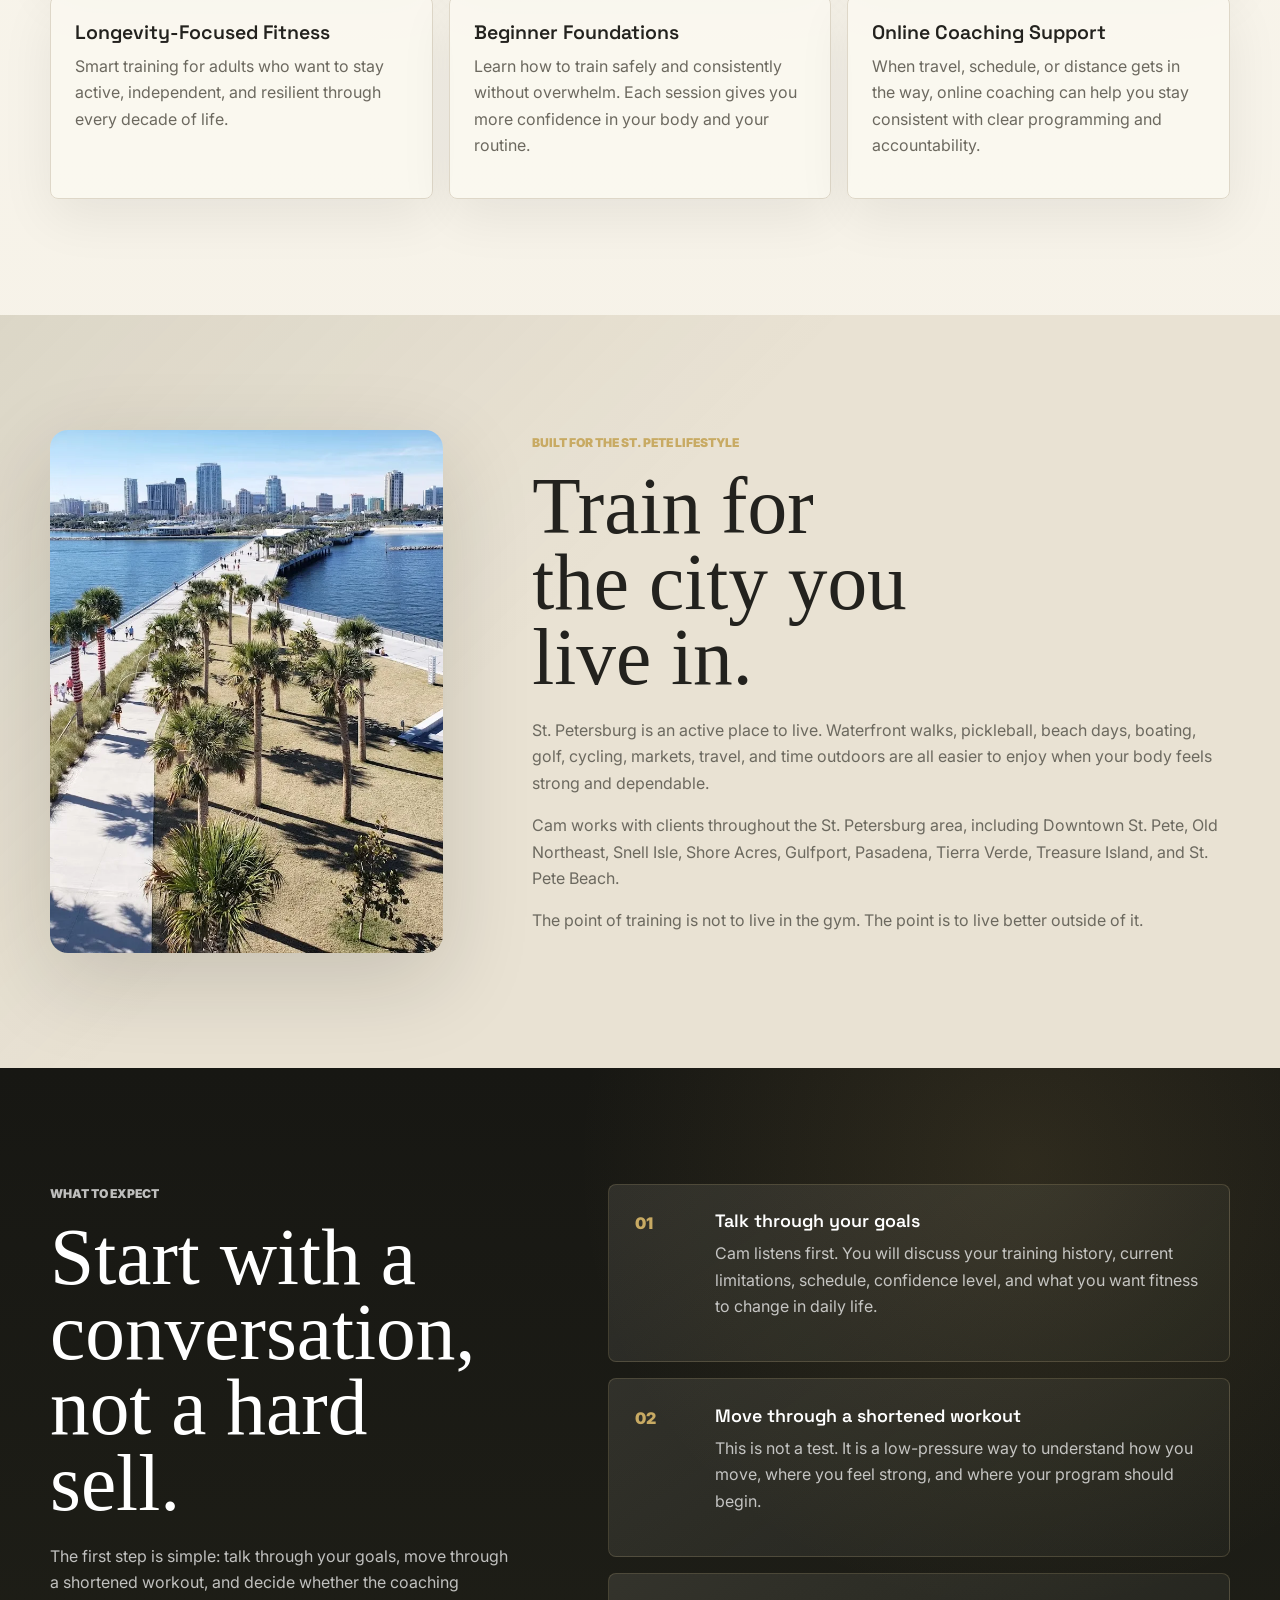
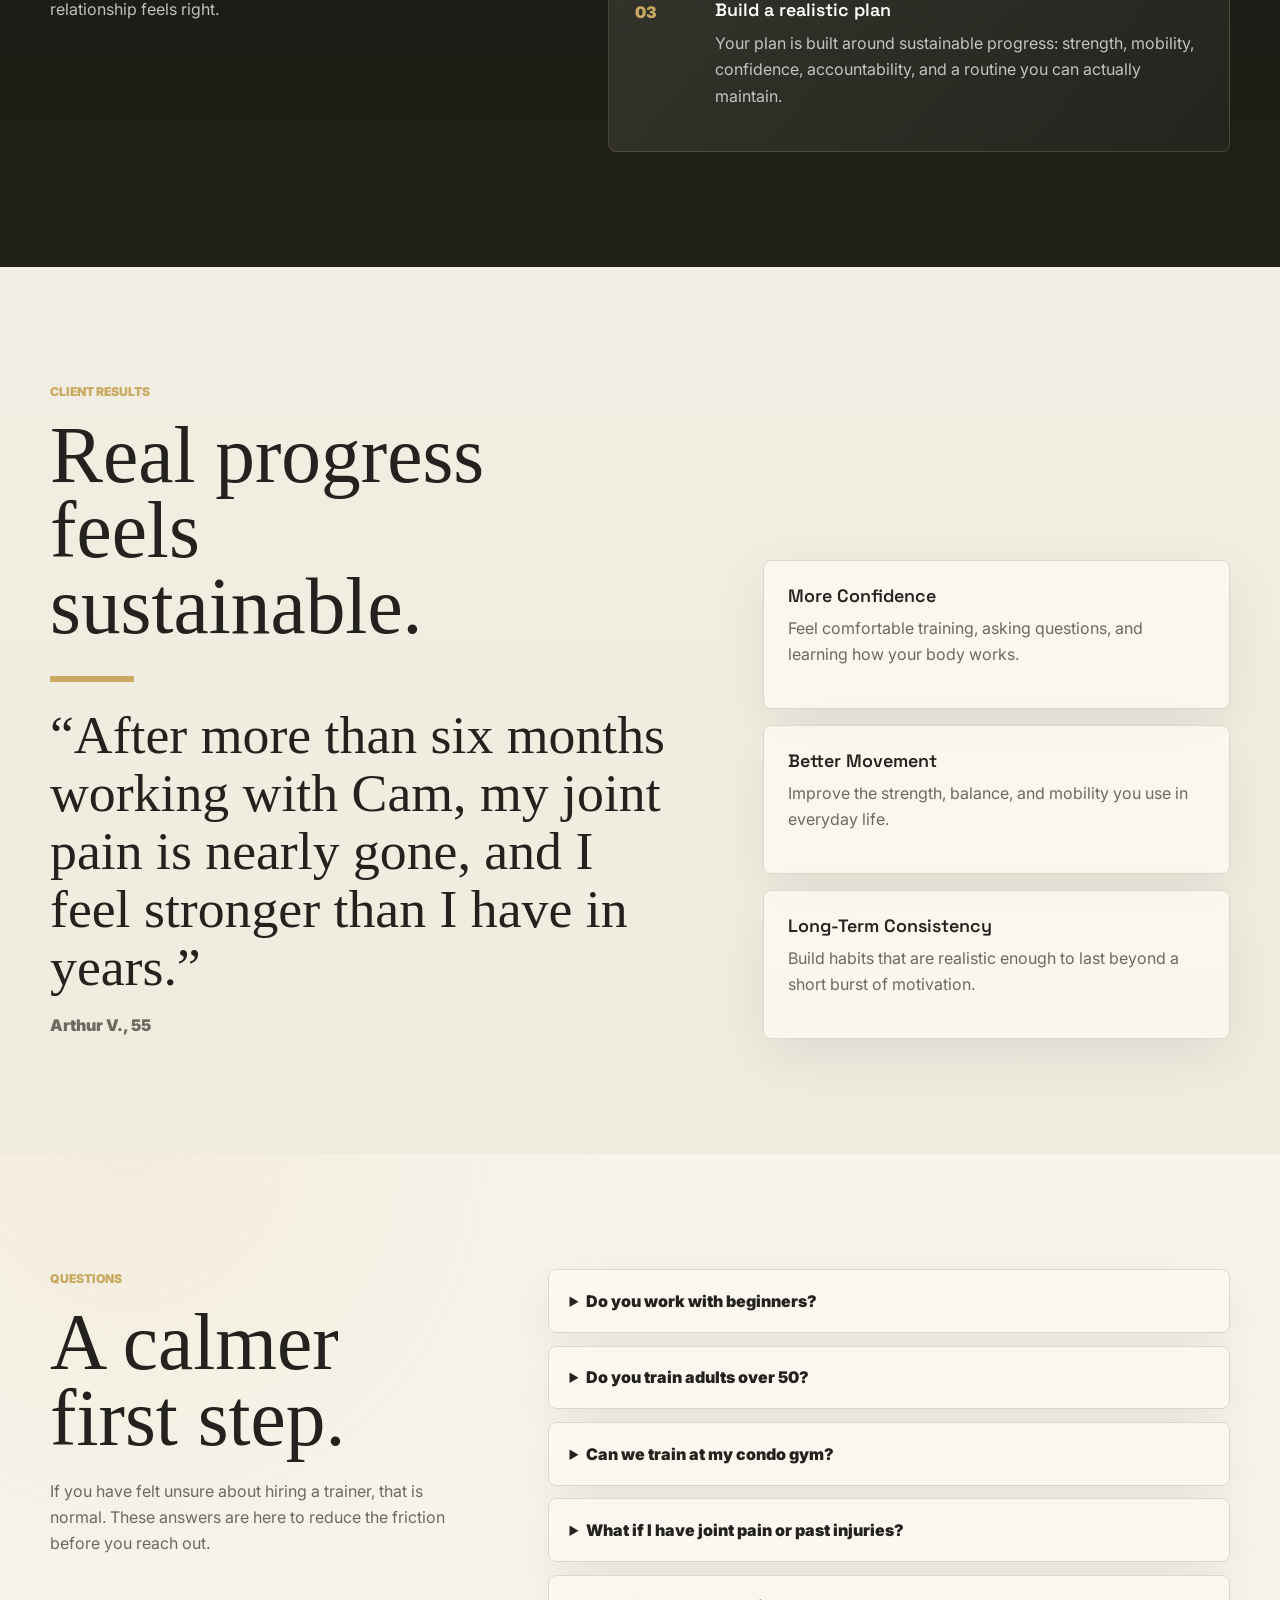
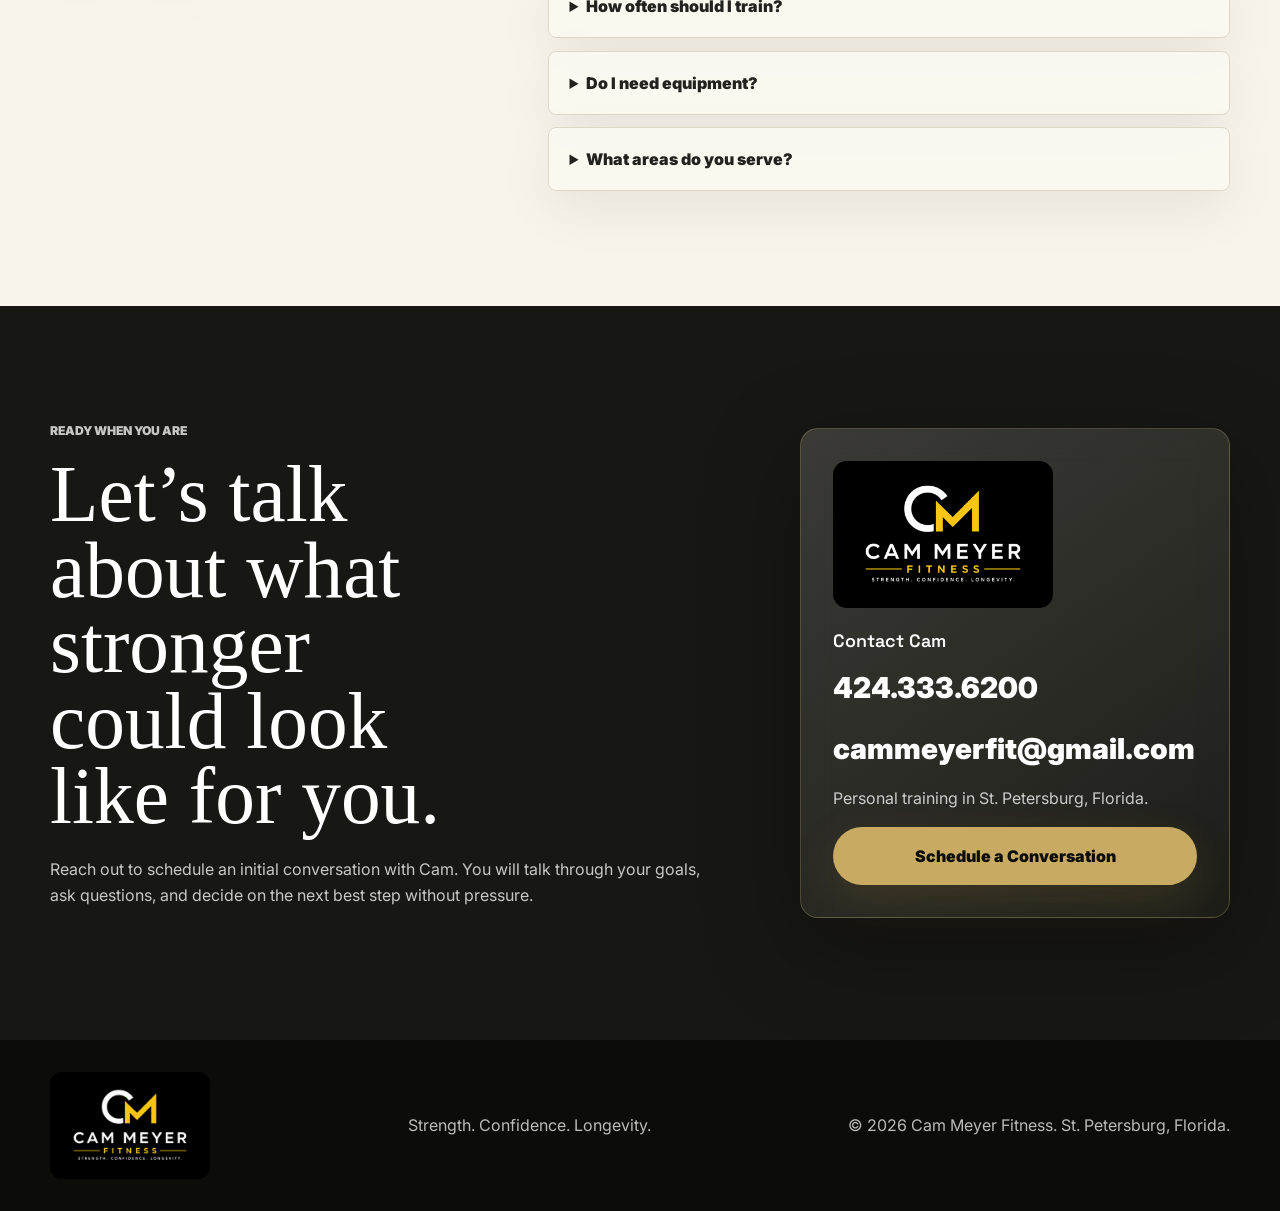
==== commit 83b42e63: "Update index.html" ====
--- a/index.html
+++ b/index.html
@@ -93,7 +93,7 @@
                 "name": "Where does training take place?",
                 "acceptedAnswer": {
                   "@type": "Answer",
-                  "text": "Training can take place in homes, condo fitness centers, local gym settings, or online when appropriate in the St. Petersburg area."
+                  "text": "Training can take place in homes, condo fitness centers, or online when appropriate in the St. Petersburg area."
                 }
               }
             ]
@@ -131,7 +131,7 @@
       <section class="hero" id="top" aria-labelledby="hero-title">
         <div class="hero-bg" aria-hidden="true"></div>
         <div class="shell hero-content">
-          <p class="eyebrow reveal">Personal training in St. Petersburg, Florida</p>
+          <p class="eyebrow reveal">Personal Training in St. Petersburg, Florida</p>
           <h1 id="hero-title" class="reveal">Build strength for the life you love.</h1>
           <p class="hero-lede reveal">
             Calm, personalized coaching for beginners, adults 40+, and active people who want to move better,
@@ -153,7 +153,7 @@
       <section class="section intro" aria-labelledby="intro-title">
         <div class="shell intro-grid">
           <div class="intro-copy reveal">
-            <p class="eyebrow">A better way to train</p>
+            <p class="eyebrow">A Better Way To Train</p>
             <h2 id="intro-title">Fitness should make everyday life easier.</h2>
           </div>
           <div class="intro-text reveal">
@@ -192,10 +192,10 @@
               balance, and mobility that help preserve independence.
             </p>
             <div class="mini-list" aria-label="Reasons clients choose Cam">
-              <span>Beginner-friendly</span>
-              <span>Joint-conscious</span>
+              <span>Beginner-Friendly</span>
+              <span>Joint-Conscious</span>
               <span>Progressive</span>
-              <span>Calm and clear</span>
+              <span>Calm and Clear</span>
             </div>
           </div>
         </div>
@@ -204,20 +204,20 @@
       <section class="section dark-band" aria-labelledby="philosophy-title">
         <div class="dark-bg curl" aria-hidden="true"></div>
         <div class="shell philosophy">
-          <p class="eyebrow reveal">The philosophy</p>
+          <p class="eyebrow reveal">The Philosophy</p>
           <h2 id="philosophy-title" class="reveal">Strength is not about proving something. It is about keeping your life open to being better.</h2>
           <div class="philosophy-grid reveal">
             <p>Carrying groceries without pain.</p>
             <p>Getting up from the floor with confidence.</p>
             <p>Walking farther without worrying about fatigue.</p>
-            <p>Traveling, golfing, gardening, pickleballing, or playing with family without feeling limited.</p>
+            <p>Traveling, golfing, gardening, or playing pickleball without feeling limited.</p>
           </div>
         </div>
       </section>
 
       <section class="section services" id="services" aria-labelledby="services-title">
         <div class="shell section-heading reveal">
-          <p class="eyebrow">Coaching options</p>
+          <p class="eyebrow">Coaching Options</p>
           <h2 id="services-title">Personal training designed around your life.</h2>
           <p>
             Sessions are practical, focused, and adapted to your comfort level. Cam can coach in homes, condo fitness
@@ -227,41 +227,41 @@
 
         <div class="shell cards-grid">
           <article class="service-card reveal">
-            <h3>In-home personal training</h3>
+            <h3>In-Home Personal Training</h3>
             <p>
               Train in a familiar environment with a plan that fits your space, schedule, and equipment. Ideal for people
               who want privacy, convenience, and a calm coaching experience.
             </p>
           </article>
           <article class="service-card reveal">
-            <h3>Condo gym coaching</h3>
+            <h3>Condo Gym Coaching</h3>
             <p>
               Perfect for St. Pete residents who have access to a building fitness center but want guidance, structure,
               and confidence using the equipment correctly.
             </p>
           </article>
           <article class="service-card reveal">
-            <h3>Strength and mobility</h3>
+            <h3>Strength and Mobility</h3>
             <p>
               Build usable strength while improving range of motion, balance, control, and confidence in everyday
               movement patterns.
             </p>
           </article>
           <article class="service-card reveal">
-            <h3>Longevity-focused fitness</h3>
+            <h3>Longevity-Focused Fitness</h3>
             <p>
               Smart training for adults who want to stay active, independent, and resilient through every decade of life.
             </p>
           </article>
           <article class="service-card reveal">
-            <h3>Beginner foundations</h3>
+            <h3>Beginner Foundations</h3>
             <p>
               Learn how to train safely and consistently without overwhelm. Each session gives you more confidence in
               your body and your routine.
             </p>
           </article>
           <article class="service-card reveal">
-            <h3>Online coaching support</h3>
+            <h3>Online Coaching Support</h3>
             <p>
               When travel, schedule, or distance gets in the way, online coaching can help you stay consistent with clear
               programming and accountability.
@@ -297,7 +297,7 @@
       <section class="section process" id="process" aria-labelledby="process-title">
         <div class="shell process-layout">
           <div class="process-heading reveal">
-            <p class="eyebrow">What to expect</p>
+            <p class="eyebrow">What To Expect</p>
             <h2 id="process-title">Start with a conversation, not a hard sell.</h2>
             <p>
               The first step is simple: talk through your goals, move through a shortened workout, and decide whether the
@@ -342,24 +342,24 @@
       <section class="section results" id="results" aria-labelledby="results-title">
         <div class="shell results-grid">
           <div class="quote-block reveal">
-            <p class="eyebrow">Client results</p>
+            <p class="eyebrow">Client Results</p>
             <h2 id="results-title">Real progress feels sustainable.</h2>
             <blockquote>
-              “After more than six months, my joint pain is gone, and I feel stronger than I have in years.”
+              “After more than six months working with Cam, my joint pain is nearly gone, and I feel stronger than I have in years.”
             </blockquote>
             <cite>Arthur V., 55</cite>
           </div>
           <div class="result-list reveal">
             <article>
-              <h3>More confidence</h3>
+              <h3>More Confidence</h3>
               <p>Feel comfortable training, asking questions, and learning how your body works.</p>
             </article>
             <article>
-              <h3>Better movement</h3>
+              <h3>Better Movement</h3>
               <p>Improve the strength, balance, and mobility you use in everyday life.</p>
             </article>
             <article>
-              <h3>Long-term consistency</h3>
+              <h3>Long-Term Consistency</h3>
               <p>Build habits that are realistic enough to last beyond a short burst of motivation.</p>
             </article>
           </div>
@@ -395,7 +395,7 @@
             </details>
             <details>
               <summary>How often should I train?</summary>
-              <p>Many clients start with one to three sessions per week depending on goals, schedule, budget, and current fitness level.</p>
+              <p>Many clients start with one to three sessions per week depending on goals, schedule, and current fitness level.</p>
             </details>
             <details>
               <summary>Do I need equipment?</summary>
--- a/styles.css
+++ b/styles.css
@@ -43,6 +43,7 @@
 
 body.nav-open {
   overflow: hidden;
+  touch-action: none;
 }
 
 img {
@@ -137,7 +138,7 @@
 .nav-menu a {
   position: relative;
   display: inline-flex;
-  min-height: 42px;
+  min-height: 48px;
   align-items: center;
   justify-content: center;
   border: 1px solid rgba(35, 34, 30, 0.14);
@@ -763,6 +764,8 @@
     place-content: center;
     gap: 1.5rem;
     padding: 6rem 1.25rem 2rem;
+    overflow-y: auto;
+    overscroll-behavior: contain;
     background: rgba(244, 240, 231, 0.98);
     font-size: 1.35rem;
     opacity: 0;
@@ -804,11 +807,27 @@
   }
 
   .hero {
-    min-height: 700px;
+    min-height: min(760px, 92svh);
+  }
+
+  .section {
+    padding: clamp(4rem, 8vw, 6rem) 0;
+  }
+
+  .hero-bg {
+    background-position: 58% center;
   }
 }
 
 @media (max-width: 620px) {
+  html {
+    scroll-padding-top: 76px;
+  }
+
+  .shell {
+    width: min(100% - 1.25rem, 1180px);
+  }
+
   .brand img {
     width: 132px;
   }
@@ -818,16 +837,37 @@
   }
 
   .hero {
-    min-height: 650px;
+    min-height: min(720px, 88svh);
+  }
+
+  .hero-content {
+    padding: 6.5rem 0 3.75rem;
+  }
+
+  .hero-bg {
+    background-position: 63% center;
+  }
+
+  .section,
+  .contact-section,
+  .philosophy {
+    padding: clamp(3.5rem, 14vw, 4.75rem) 0;
   }
 
   h1 {
-    font-size: clamp(3rem, 15vw, 4.5rem);
+    max-width: 10ch;
+    font-size: clamp(3rem, 13.6vw, 4.25rem);
+    line-height: 0.98;
   }
 
   h2 {
-    font-size: clamp(2.25rem, 11vw, 3.6rem);
+    max-width: 12ch;
+    font-size: clamp(2.2rem, 10.4vw, 3.35rem);
     line-height: 1;
+  }
+
+  .hero-lede {
+    font-size: clamp(1.05rem, 4.2vw, 1.18rem);
   }
 
   .hero-actions,
@@ -835,11 +875,30 @@
     width: 100%;
   }
 
+  .button {
+    min-height: 56px;
+  }
+
+  .hero-trust {
+    margin-top: 2rem;
+  }
+
   .cards-grid,
   .philosophy-grid {
     grid-template-columns: 1fr;
   }
 
+  .service-card,
+  .result-list article,
+  .faq-list details,
+  .steps li {
+    border-radius: 14px;
+  }
+
+  .philosophy-grid {
+    margin-top: 2rem;
+  }
+
   .philosophy-grid p {
     min-height: auto;
   }
@@ -848,8 +907,29 @@
     grid-template-columns: 1fr;
   }
 
+  .contact-card img {
+    width: 180px;
+  }
 
   .footer-grid {
     display: grid;
   }
 }
+
+@media (max-width: 380px) {
+  h1 {
+    font-size: clamp(2.75rem, 13vw, 3.4rem);
+  }
+
+  h2 {
+    font-size: clamp(2rem, 10vw, 2.75rem);
+  }
+
+  .hero {
+    min-height: min(680px, 86svh);
+  }
+
+  .hero-content {
+    padding-top: 6rem;
+  }
+}
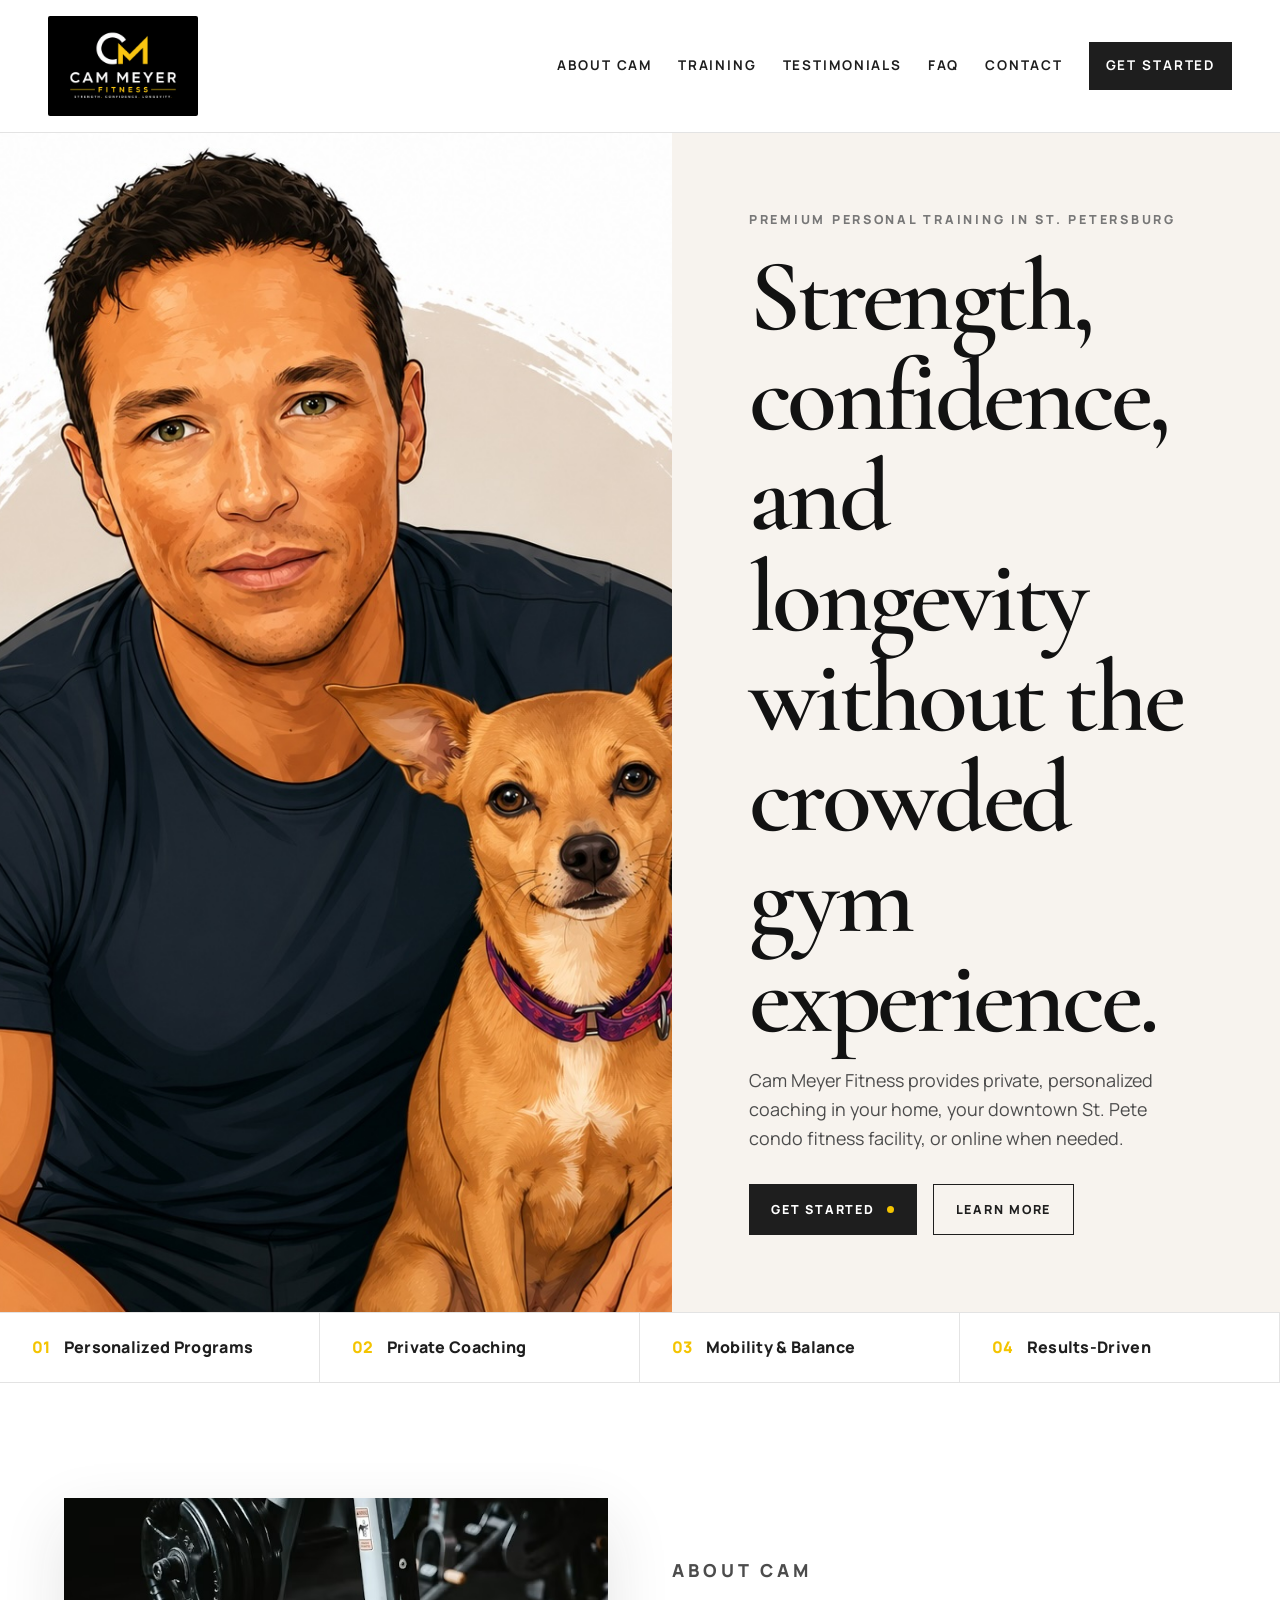
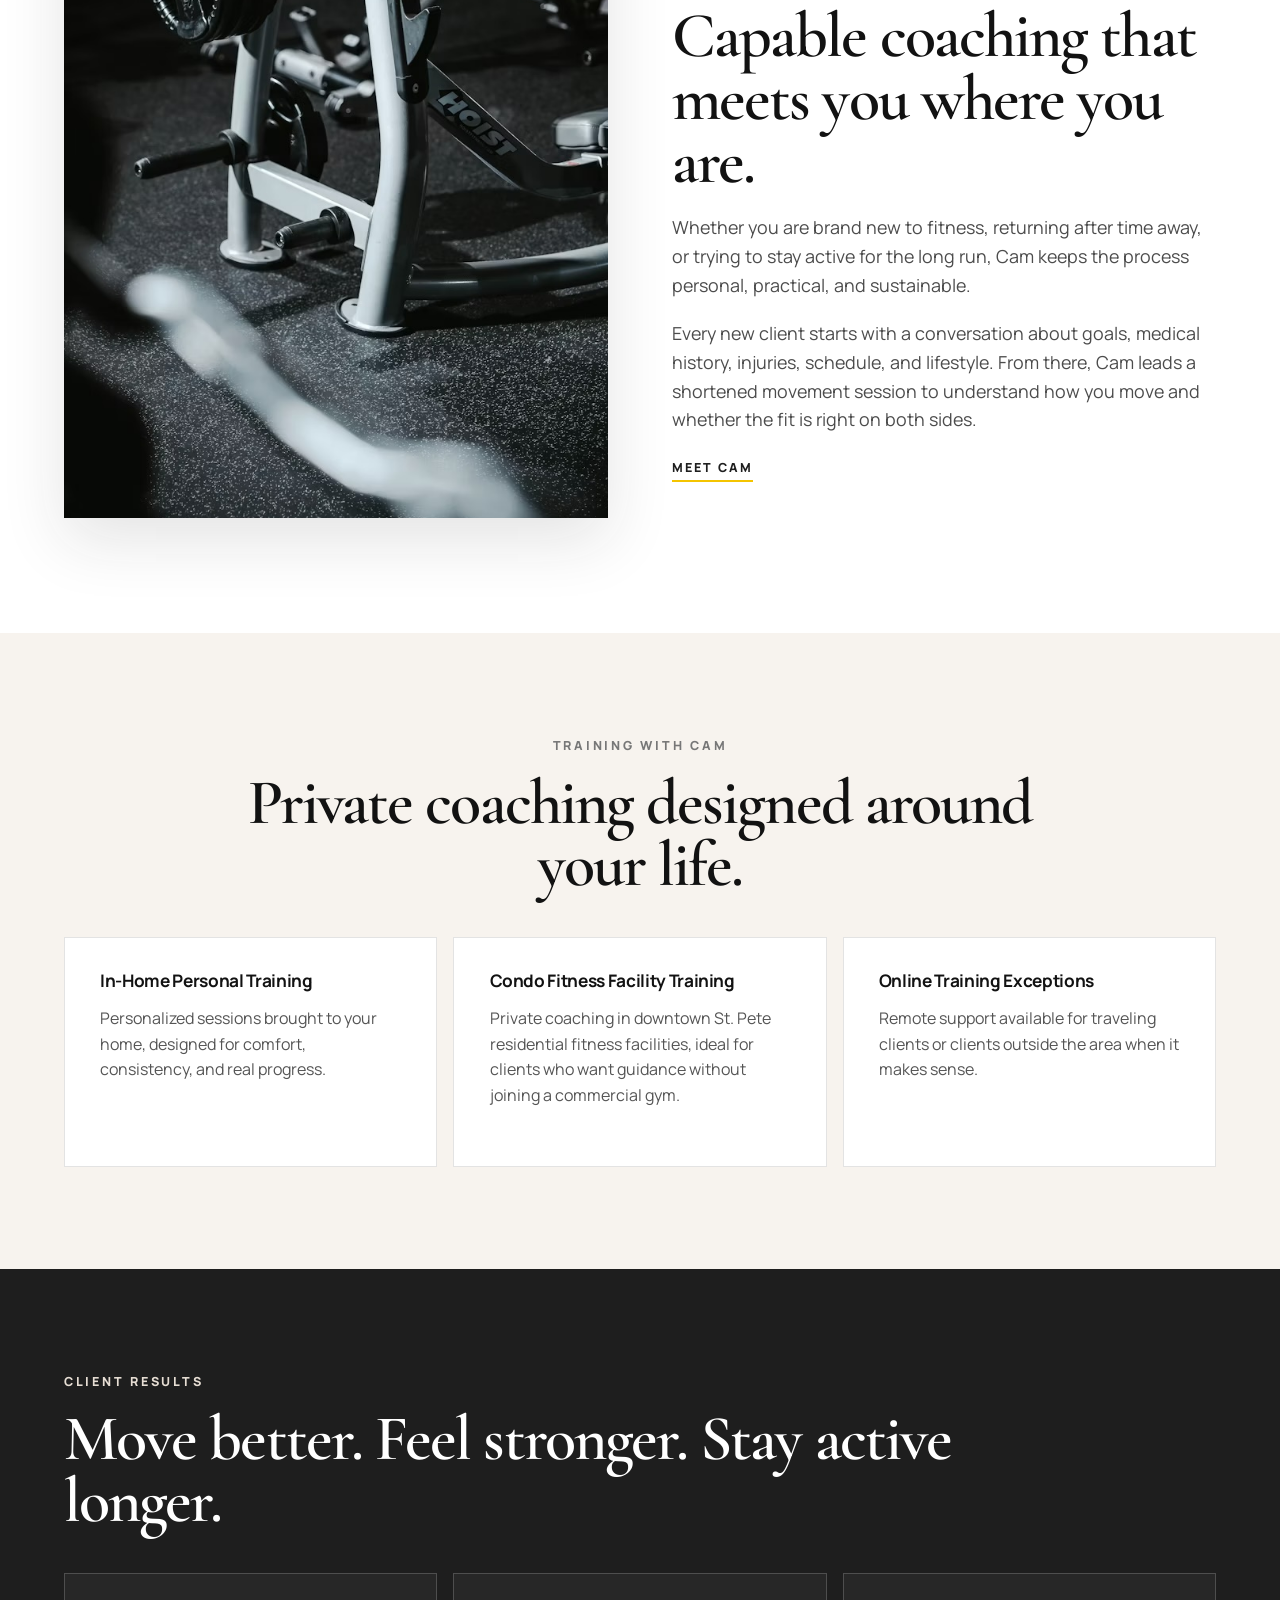
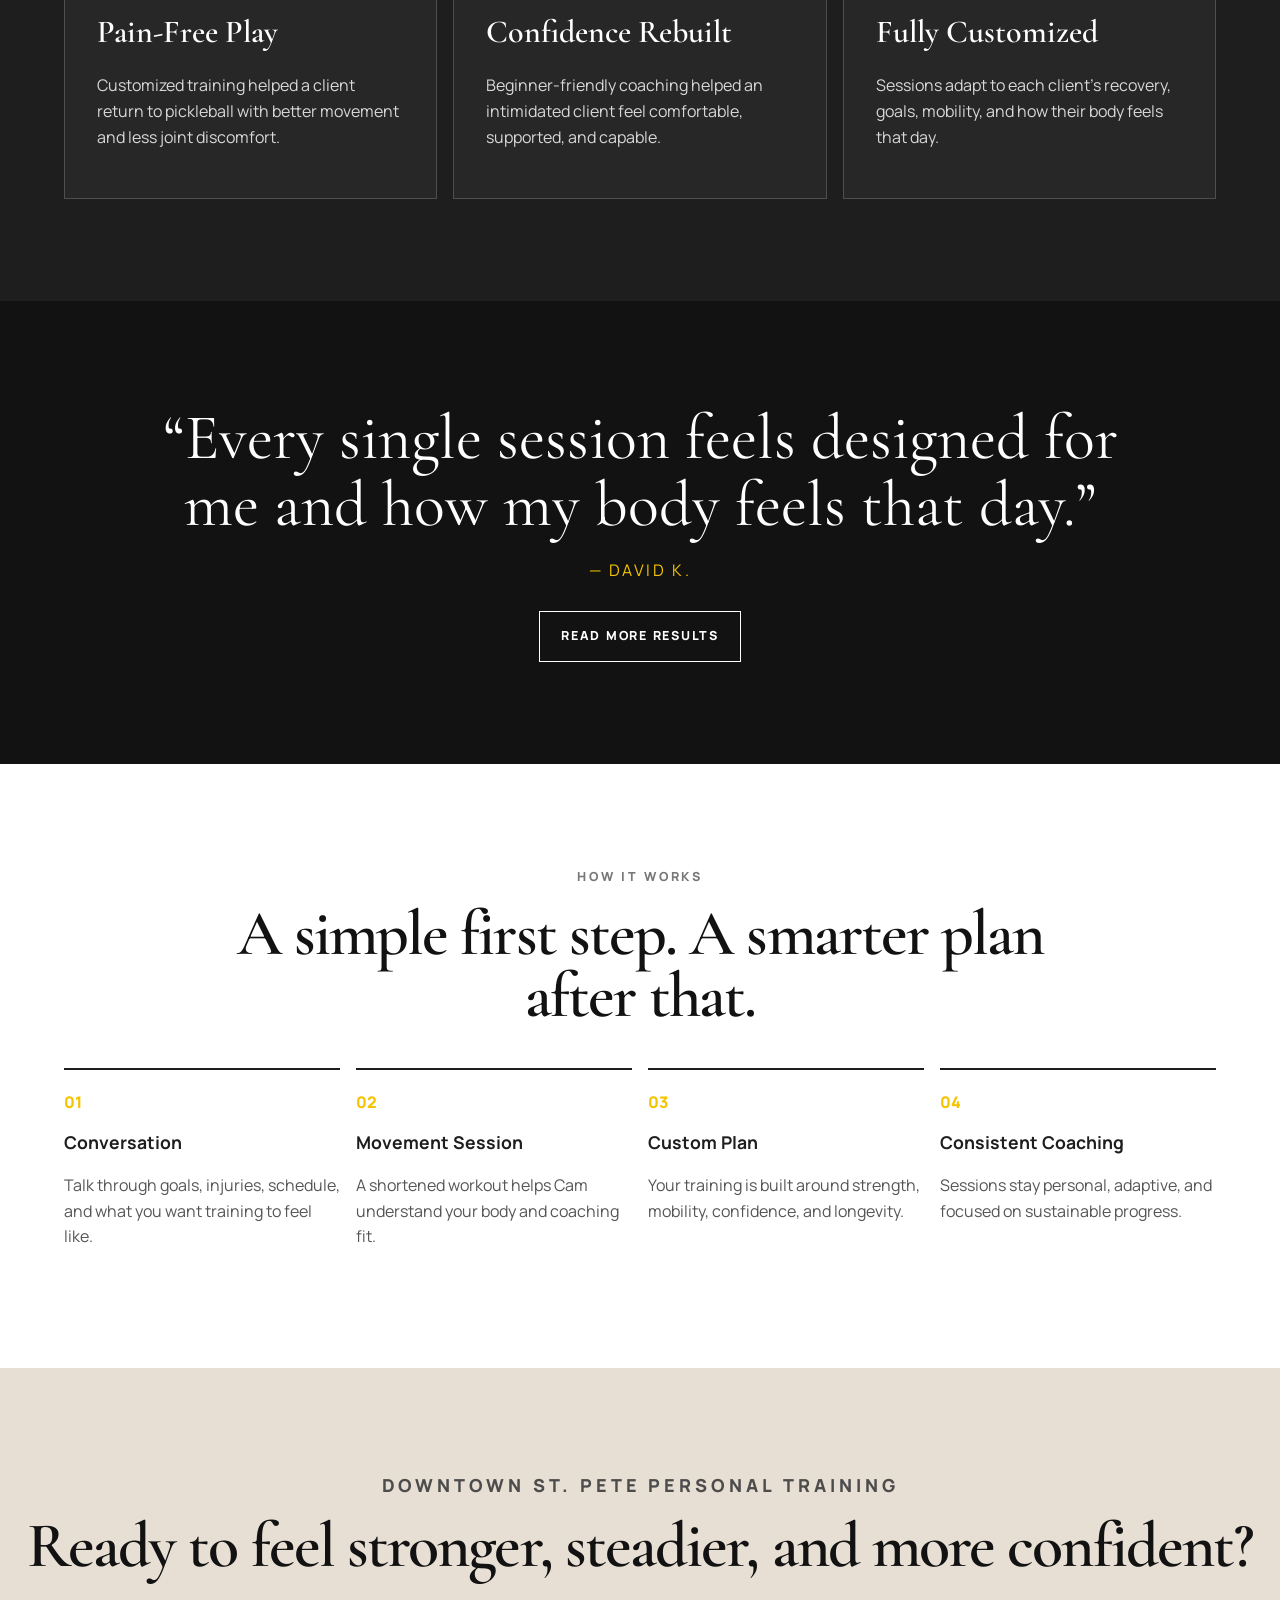
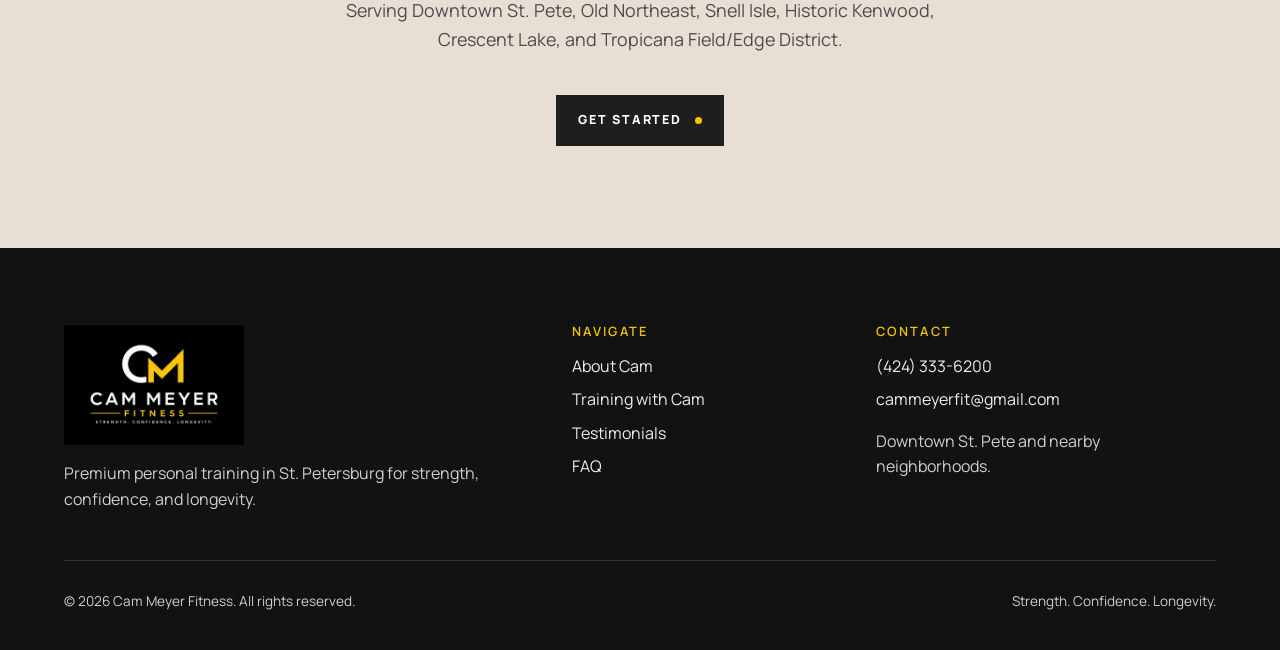
==== commit 19050767: "Add files via upload Newest updates" ====
--- a/index.html
+++ b/index.html
@@ -1,446 +1,190 @@
-<!DOCTYPE html>
+<!doctype html>
 <html lang="en">
-  <head>
-    <meta charset="UTF-8" />
-    <meta name="viewport" content="width=device-width, initial-scale=1" />
-    <title>Personal Trainer in St. Petersburg, FL | Cam Meyer Fitness</title>
-    <meta
-      name="description"
-      content="Calm, personalized strength and longevity coaching in St. Petersburg, FL for beginners, adults 40+, and active people who want to move better, build confidence, and stay strong for life."
-    />
-    <link rel="canonical" href="https://www.cammeyerfitness.com/" />
-    <meta name="theme-color" content="#202124" />
+<head>
+  <meta charset="utf-8">
+  <meta name="viewport" content="width=device-width, initial-scale=1">
+  <title>Cam Meyer Fitness | Premium Personal Training in St. Petersburg</title>
+  <meta name="description" content="Private personal training in Downtown St. Pete focused on strength, confidence, mobility, balance, and longevity.">
+  <meta name="theme-color" content="#1E1E1E">
+  <meta property="og:title" content="Cam Meyer Fitness | Premium Personal Training in St. Petersburg">
+  <meta property="og:description" content="Private personal training in Downtown St. Pete focused on strength, confidence, mobility, balance, and longevity.">
+  <meta property="og:type" content="website">
+  <meta property="og:image" content="assets/images/logo.png">
+  <link rel="preconnect" href="https://fonts.googleapis.com">
+  <link rel="preconnect" href="https://fonts.gstatic.com" crossorigin>
+  <link href="https://fonts.googleapis.com/css2?family=Cormorant+Garamond:wght@500;600;700&family=Manrope:wght@400;500;600;700;800&display=swap" rel="stylesheet">
+  <link rel="stylesheet" href="assets/css/styles.css">
+  <script type="application/ld+json">
+  {
+    "@context": "https://schema.org",
+    "@type": "LocalBusiness",
+    "name": "Cam Meyer Fitness",
+    "image": "assets/images/logo.png",
+    "telephone": "+14243336200",
+    "email": "cammeyerfit@gmail.com",
+    "areaServed": ["Downtown St. Pete", "Old Northeast", "Snell Isle", "Historic Kenwood", "Crescent Lake", "Tropicana Field/Edge District"],
+    "address": {
+      "@type": "PostalAddress",
+      "addressLocality": "St. Petersburg",
+      "addressRegion": "FL",
+      "addressCountry": "US"
+    },
+    "description": "Premium personal training in St. Petersburg focused on strength, confidence, mobility, and longevity."
+  }
+  </script>
+</head>
+<body>
+  <a class="skip-link" href="#main">Skip to content</a>
+  <header class="site-header" data-header>
+    <a class="brand" href="index.html" aria-label="Cam Meyer Fitness home">
+      <img src="assets/images/logo.png" alt="Cam Meyer Fitness logo">
+    </a>
+    <button class="menu-toggle" aria-expanded="false" aria-controls="primary-nav">
+      <span></span><span></span><span></span>
+      <span class="sr-only">Menu</span>
+    </button>
+    <nav id="primary-nav" class="primary-nav" aria-label="Primary navigation">
+      <a href="about.html">About Cam</a>
+      <a href="training.html">Training</a>
+      <a href="testimonials.html">Testimonials</a>
+      <a href="faq.html">FAQ</a>
+      <a href="contact.html">Contact</a>
+      <a class="nav-cta" href="tel:14243336200">Get Started</a>
+    </nav>
+  </header>
+  <main id="main">
+    
+<section class="hero hero-home">
+  <div class="hero-media">
+    <img src="assets/images/cam-portrait.jpg" alt="Cam Meyer with his dog Skye">
+  </div>
+  <div class="hero-copy">
+    <p class="eyebrow">Premium Personal Training in St. Petersburg</p>
+    <h1>Strength, confidence, and longevity without the crowded gym experience.</h1>
+    <p>Cam Meyer Fitness provides private, personalized coaching in your home, your downtown St. Pete condo fitness facility, or online when needed.</p>
+    <div class="button-row">
+      <a class="button primary" href="tel:14243336200">Get Started</a>
+      <a class="button secondary" href="training.html">Learn More</a>
+    </div>
+  </div>
+</section>
 
-    <meta property="og:type" content="website" />
-    <meta property="og:title" content="Cam Meyer Fitness | Strength. Confidence. Longevity." />
-    <meta
-      property="og:description"
-      content="Personal training in St. Petersburg designed around real life: strength, mobility, balance, confidence, and sustainable progress."
-    />
-    <meta property="og:url" content="https://www.cammeyerfitness.com/" />
-    <meta property="og:image" content="https://www.cammeyerfitness.com/assets/logo/cam-meyer-fitness-logo-384.png" />
-    <meta name="twitter:card" content="summary_large_image" />
+<section class="trust-bar" aria-label="Training highlights">
+  <div><span>01</span> Personalized Programs</div>
+  <div><span>02</span> Private Coaching</div>
+  <div><span>03</span> Mobility & Balance</div>
+  <div><span>04</span> Results-Driven</div>
+</section>
 
-    <link rel="icon" type="image/png" href="assets/logo/cam-meyer-fitness-logo-384.png" />
-    <link rel="preconnect" href="https://fonts.googleapis.com" />
-    <link rel="preconnect" href="https://fonts.gstatic.com" crossorigin />
-    <link rel="preload" as="image" href="assets/images/squat-bar-bg.webp" />
-    <link rel="preload" as="image" href="assets/logo/cam-meyer-fitness-logo-384.png" />
-    <link
-      rel="stylesheet"
-      href="https://fonts.googleapis.com/css2?family=Inter:wght@400;600;700;800;900&family=Marcellus&family=Space+Grotesk:wght@500;600;700&display=swap"
-    />
-    <link rel="stylesheet" href="styles.css" />
+<section class="split-section">
+  <div class="section-image tall">
+    <img src="assets/images/gym-equipment.jpg" alt="Fitness equipment in a private gym">
+  </div>
+  <div class="section-copy">
+    <p class="eyebrow">About Cam</p>
+    <h2>Capable coaching that meets you where you are.</h2>
+    <p>Whether you are brand new to fitness, returning after time away, or trying to stay active for the long run, Cam keeps the process personal, practical, and sustainable.</p>
+    <p>Every new client starts with a conversation about goals, medical history, injuries, schedule, and lifestyle. From there, Cam leads a shortened movement session to understand how you move and whether the fit is right on both sides.</p>
+    <a class="text-link" href="about.html">Meet Cam</a>
+  </div>
+</section>
 
-    <script type="application/ld+json">
-      {
-        "@context": "https://schema.org",
-        "@graph": [
-          {
-            "@type": ["LocalBusiness", "SportsActivityLocation"],
-            "@id": "https://www.cammeyerfitness.com/#business",
-            "name": "Cam Meyer Fitness",
-            "url": "https://www.cammeyerfitness.com/",
-            "telephone": "+14243336200",
-            "email": "cammeyerfit@gmail.com",
-            "image": "https://www.cammeyerfitness.com/assets/logo/cam-meyer-fitness-logo-384.png",
-            "description": "Personal training and longevity-focused fitness coaching in St. Petersburg, Florida.",
-            "address": {
-              "@type": "PostalAddress",
-              "addressLocality": "St. Petersburg",
-              "addressRegion": "FL",
-              "addressCountry": "US"
-            },
-            "areaServed": [
-              { "@type": "City", "name": "St. Petersburg" },
-              { "@type": "Place", "name": "Downtown St. Petersburg" },
-              { "@type": "Place", "name": "Old Northeast" },
-              { "@type": "Place", "name": "Snell Isle" },
-              { "@type": "Place", "name": "Shore Acres" },
-              { "@type": "Place", "name": "St. Pete Beach" }
-            ],
-            "priceRange": "$$"
-          },
-          {
-            "@type": "Person",
-            "@id": "https://www.cammeyerfitness.com/#cam-meyer",
-            "name": "Cam Meyer",
-            "jobTitle": "Personal Fitness Coach",
-            "worksFor": { "@id": "https://www.cammeyerfitness.com/#business" }
-          },
-          {
-            "@type": "FAQPage",
-            "@id": "https://www.cammeyerfitness.com/#faq",
-            "mainEntity": [
-              {
-                "@type": "Question",
-                "name": "Do you work with beginners?",
-                "acceptedAnswer": {
-                  "@type": "Answer",
-                  "text": "Yes. Cam Meyer Fitness is a strong fit for beginners who want a calm, supportive coach and a plan that starts at the right level."
-                }
-              },
-              {
-                "@type": "Question",
-                "name": "Do you train adults over 50?",
-                "acceptedAnswer": {
-                  "@type": "Answer",
-                  "text": "Yes. Coaching often focuses on strength, mobility, balance, confidence, joint-friendly movement, and long-term independence."
-                }
-              },
-              {
-                "@type": "Question",
-                "name": "Where does training take place?",
-                "acceptedAnswer": {
-                  "@type": "Answer",
-                  "text": "Training can take place in homes, condo fitness centers, or online when appropriate in the St. Petersburg area."
-                }
-              }
-            ]
-          }
-        ]
-      }
-    </script>
-  </head>
+<section class="content-band">
+  <div class="section-heading center">
+    <p class="eyebrow">Training With Cam</p>
+    <h2>Private coaching designed around your life.</h2>
+  </div>
+  <div class="card-grid three">
+    <article class="card">
+      <h3>In-Home Personal Training</h3>
+      <p>Personalized sessions brought to your home, designed for comfort, consistency, and real progress.</p>
+    </article>
+    <article class="card">
+      <h3>Condo Fitness Facility Training</h3>
+      <p>Private coaching in downtown St. Pete residential fitness facilities, ideal for clients who want guidance without joining a commercial gym.</p>
+    </article>
+    <article class="card">
+      <h3>Online Training Exceptions</h3>
+      <p>Remote support available for traveling clients or clients outside the area when it makes sense.</p>
+    </article>
+  </div>
+</section>
 
-  <body>
-    <a class="skip-link" href="#main">Skip to content</a>
+<section class="results-section">
+  <div class="section-heading">
+    <p class="eyebrow">Client Results</p>
+    <h2>Move better. Feel stronger. Stay active longer.</h2>
+  </div>
+  <div class="result-grid">
+    <div class="result-card">
+      <strong>Pain-Free Play</strong>
+      <p>Customized training helped a client return to pickleball with better movement and less joint discomfort.</p>
+    </div>
+    <div class="result-card">
+      <strong>Confidence Rebuilt</strong>
+      <p>Beginner-friendly coaching helped an intimidated client feel comfortable, supported, and capable.</p>
+    </div>
+    <div class="result-card">
+      <strong>Fully Customized</strong>
+      <p>Sessions adapt to each client's recovery, goals, mobility, and how their body feels that day.</p>
+    </div>
+  </div>
+</section>
 
-    <header class="site-header" data-header>
-      <nav class="nav shell" aria-label="Primary navigation">
-        <a class="brand" href="#top" aria-label="Cam Meyer Fitness home">
-          <img src="assets/logo/cam-meyer-fitness-logo-384.png" alt="Cam Meyer Fitness" width="384" height="256" />
-        </a>
+<section class="quote-section">
+  <blockquote>
+    “Every single session feels designed for me and how my body feels that day.”
+    <cite>— David K.</cite>
+  </blockquote>
+  <a class="button secondary dark" href="testimonials.html">Read More Results</a>
+</section>
 
-        <button class="nav-toggle" type="button" aria-expanded="false" aria-controls="nav-menu" data-nav-toggle>
-          <span></span><span></span><span></span>
-          <span class="sr-only">Menu</span>
-        </button>
+<section class="process-section">
+  <div class="section-heading center">
+    <p class="eyebrow">How It Works</p>
+    <h2>A simple first step. A smarter plan after that.</h2>
+  </div>
+  <ol class="timeline">
+    <li><span>01</span><strong>Conversation</strong><p>Talk through goals, injuries, schedule, and what you want training to feel like.</p></li>
+    <li><span>02</span><strong>Movement Session</strong><p>A shortened workout helps Cam understand your body and coaching fit.</p></li>
+    <li><span>03</span><strong>Custom Plan</strong><p>Your training is built around strength, mobility, confidence, and longevity.</p></li>
+    <li><span>04</span><strong>Consistent Coaching</strong><p>Sessions stay personal, adaptive, and focused on sustainable progress.</p></li>
+  </ol>
+</section>
 
-        <div class="nav-menu" id="nav-menu" data-nav-menu>
-          <a href="#approach">Meet Cam</a>
-          <a href="#services">Training</a>
-          <a href="#process">Process</a>
-          <a href="#faq">FAQs</a>
-          <a class="nav-cta" href="#contact">Start Here</a>
-        </div>
-      </nav>
-    </header>
+<section class="final-cta">
+  <p class="eyebrow">Downtown St. Pete Personal Training</p>
+  <h2>Ready to feel stronger, steadier, and more confident?</h2>
+  <p>Serving Downtown St. Pete, Old Northeast, Snell Isle, Historic Kenwood, Crescent Lake, and Tropicana Field/Edge District.</p>
+  <a class="button primary" href="tel:14243336200">Get Started</a>
+</section>
 
-    <main id="main">
-      <section class="hero" id="top" aria-labelledby="hero-title">
-        <div class="hero-bg" aria-hidden="true"></div>
-        <div class="shell hero-content">
-          <p class="eyebrow reveal">Personal Training in St. Petersburg, Florida</p>
-          <h1 id="hero-title" class="reveal">Build strength for the life you love.</h1>
-          <p class="hero-lede reveal">
-            Calm, personalized coaching for beginners, adults 40+, and active people who want to move better,
-            feel stronger, and stay confident for years to come.
-          </p>
-          <div class="hero-actions reveal">
-            <a class="button button-primary" href="#contact">Schedule a Conversation</a>
-            <a class="button button-glass" href="tel:+14243336200">Call 424.333.6200</a>
-          </div>
-          <div class="hero-trust reveal" aria-label="Coaching focus areas">
-            <span>Strength</span>
-            <span>Mobility</span>
-            <span>Balance</span>
-            <span>Longevity</span>
-          </div>
-        </div>
-      </section>
-
-      <section class="section intro" aria-labelledby="intro-title">
-        <div class="shell intro-grid">
-          <div class="intro-copy reveal">
-            <p class="eyebrow">A Better Way To Train</p>
-            <h2 id="intro-title">Fitness should make everyday life easier.</h2>
-          </div>
-          <div class="intro-text reveal">
-            <p>
-              Most people do not need a louder gym, a more complicated program, or a trainer who pushes intensity before
-              understanding the person in front of them. They need a clear plan, a coach they trust, and workouts that
-              build capacity without creating unnecessary stress.
-            </p>
-            <p>
-              Cam Meyer Fitness is built around real life. The goal is not to chase punishment or perfection. The goal
-              is to help you build strength, improve mobility, reduce hesitation around movement, and feel capable in the
-              moments that matter: walks along the waterfront, travel, family time, hobbies, sports, errands, and the
-              simple confidence of knowing your body can do more.
-            </p>
-          </div>
-        </div>
-      </section>
-
-      <section class="section approach" id="approach" aria-labelledby="approach-title">
-        <div class="shell feature-grid">
-          <div class="portrait-card reveal">
-            <img src="assets/images/cam-skye-about.webp" alt="Illustration of Cam Meyer with his dog Skye" width="1536" height="1536" loading="lazy" />
-          </div>
-          <div class="feature-copy reveal">
-            <p class="eyebrow">Meet Cam</p>
-            <h2 id="approach-title">Supportive coaching without the intimidation.</h2>
-            <p>
-              Working with a personal trainer should feel encouraging, professional, and human. Cam brings a calm,
-              attentive coaching style to every session, helping clients feel comfortable while still making measurable
-              progress.
-            </p>
-            <p>
-              That means your program starts with your body, your history, your schedule, and your goals. If you are new
-              to training, you will build a consistent routine without feeling judged. If you are returning after time away,
-              you will rebuild safely. If you want to stay strong as you age, each session will support the strength,
-              balance, and mobility that help preserve independence.
-            </p>
-            <div class="mini-list" aria-label="Reasons clients choose Cam">
-              <span>Beginner-Friendly</span>
-              <span>Joint-Conscious</span>
-              <span>Progressive</span>
-              <span>Calm and Clear</span>
-            </div>
-          </div>
-        </div>
-      </section>
-
-      <section class="section dark-band" aria-labelledby="philosophy-title">
-        <div class="dark-bg curl" aria-hidden="true"></div>
-        <div class="shell philosophy">
-          <p class="eyebrow reveal">The Philosophy</p>
-          <h2 id="philosophy-title" class="reveal">Strength is not about proving something. It is about keeping your life open to being better.</h2>
-          <div class="philosophy-grid reveal">
-            <p>Carrying groceries without pain.</p>
-            <p>Getting up from the floor with confidence.</p>
-            <p>Walking farther without worrying about fatigue.</p>
-            <p>Traveling, golfing, gardening, or playing pickleball without feeling limited.</p>
-          </div>
-        </div>
-      </section>
-
-      <section class="section services" id="services" aria-labelledby="services-title">
-        <div class="shell section-heading reveal">
-          <p class="eyebrow">Coaching Options</p>
-          <h2 id="services-title">Personal training designed around your life.</h2>
-          <p>
-            Sessions are practical, focused, and adapted to your comfort level. Cam can coach in homes, condo fitness
-            centers, local training spaces, and online when a flexible option makes the most sense.
-          </p>
-        </div>
-
-        <div class="shell cards-grid">
-          <article class="service-card reveal">
-            <h3>In-Home Personal Training</h3>
-            <p>
-              Train in a familiar environment with a plan that fits your space, schedule, and equipment. Ideal for people
-              who want privacy, convenience, and a calm coaching experience.
-            </p>
-          </article>
-          <article class="service-card reveal">
-            <h3>Condo Gym Coaching</h3>
-            <p>
-              Perfect for St. Pete residents who have access to a building fitness center but want guidance, structure,
-              and confidence using the equipment correctly.
-            </p>
-          </article>
-          <article class="service-card reveal">
-            <h3>Strength and Mobility</h3>
-            <p>
-              Build usable strength while improving range of motion, balance, control, and confidence in everyday
-              movement patterns.
-            </p>
-          </article>
-          <article class="service-card reveal">
-            <h3>Longevity-Focused Fitness</h3>
-            <p>
-              Smart training for adults who want to stay active, independent, and resilient through every decade of life.
-            </p>
-          </article>
-          <article class="service-card reveal">
-            <h3>Beginner Foundations</h3>
-            <p>
-              Learn how to train safely and consistently without overwhelm. Each session gives you more confidence in
-              your body and your routine.
-            </p>
-          </article>
-          <article class="service-card reveal">
-            <h3>Online Coaching Support</h3>
-            <p>
-              When travel, schedule, or distance gets in the way, online coaching can help you stay consistent with clear
-              programming and accountability.
-            </p>
-          </article>
-        </div>
-      </section>
-
-      <section class="section local" aria-labelledby="local-title">
-        <div class="shell local-grid">
-          <div class="local-image reveal">
-            <img src="assets/images/st-pete-pier.webp" alt="St. Petersburg Pier and waterfront with palm trees" width="735" height="980" loading="lazy" />
-          </div>
-          <div class="local-copy reveal">
-            <p class="eyebrow">Built for the St. Pete lifestyle</p>
-            <h2 id="local-title">Train for the city you live in.</h2>
-            <p>
-              St. Petersburg is an active place to live. Waterfront walks, pickleball, beach days, boating, golf,
-              cycling, markets, travel, and time outdoors are all easier to enjoy when your body feels strong and
-              dependable.
-            </p>
-            <p>
-              Cam works with clients throughout the St. Petersburg area, including Downtown St. Pete, Old Northeast,
-              Snell Isle, Shore Acres, Gulfport, Pasadena, Tierra Verde, Treasure Island, and St. Pete Beach.
-            </p>
-            <p>
-              The point of training is not to live in the gym. The point is to live better outside of it.
-            </p>
-          </div>
-        </div>
-      </section>
-
-      <section class="section process" id="process" aria-labelledby="process-title">
-        <div class="shell process-layout">
-          <div class="process-heading reveal">
-            <p class="eyebrow">What To Expect</p>
-            <h2 id="process-title">Start with a conversation, not a hard sell.</h2>
-            <p>
-              The first step is simple: talk through your goals, move through a shortened workout, and decide whether the
-              coaching relationship feels right.
-            </p>
-          </div>
-          <ol class="steps reveal">
-            <li>
-              <span>01</span>
-              <div>
-                <h3>Talk through your goals</h3>
-                <p>
-                  Cam listens first. You will discuss your training history, current limitations, schedule, confidence
-                  level, and what you want fitness to change in daily life.
-                </p>
-              </div>
-            </li>
-            <li>
-              <span>02</span>
-              <div>
-                <h3>Move through a shortened workout</h3>
-                <p>
-                  This is not a test. It is a low-pressure way to understand how you move, where you feel strong, and
-                  where your program should begin.
-                </p>
-              </div>
-            </li>
-            <li>
-              <span>03</span>
-              <div>
-                <h3>Build a realistic plan</h3>
-                <p>
-                  Your plan is built around sustainable progress: strength, mobility, confidence, accountability, and a
-                  routine you can actually maintain.
-                </p>
-              </div>
-            </li>
-          </ol>
-        </div>
-      </section>
-
-      <section class="section results" id="results" aria-labelledby="results-title">
-        <div class="shell results-grid">
-          <div class="quote-block reveal">
-            <p class="eyebrow">Client Results</p>
-            <h2 id="results-title">Real progress feels sustainable.</h2>
-            <blockquote>
-              “After more than six months working with Cam, my joint pain is nearly gone, and I feel stronger than I have in years.”
-            </blockquote>
-            <cite>Arthur V., 55</cite>
-          </div>
-          <div class="result-list reveal">
-            <article>
-              <h3>More Confidence</h3>
-              <p>Feel comfortable training, asking questions, and learning how your body works.</p>
-            </article>
-            <article>
-              <h3>Better Movement</h3>
-              <p>Improve the strength, balance, and mobility you use in everyday life.</p>
-            </article>
-            <article>
-              <h3>Long-Term Consistency</h3>
-              <p>Build habits that are realistic enough to last beyond a short burst of motivation.</p>
-            </article>
-          </div>
-        </div>
-      </section>
-
-      <section class="section faq" id="faq" aria-labelledby="faq-title">
-        <div class="shell faq-layout">
-          <div class="faq-heading reveal">
-            <p class="eyebrow">Questions</p>
-            <h2 id="faq-title">A calmer first step.</h2>
-            <p>
-              If you have felt unsure about hiring a trainer, that is normal. These answers are here to reduce the
-              friction before you reach out.
-            </p>
-          </div>
-          <div class="faq-list reveal">
-            <details>
-              <summary>Do you work with beginners?</summary>
-              <p>Yes. Beginners are welcome. My coaching starts at your current level and builds from there.</p>
-            </details>
-            <details>
-              <summary>Do you train adults over 50?</summary>
-              <p>Yes. Many clients want strength, balance, mobility, independence, and confidence as they get older and we work together to make that happen.</p>
-            </details>
-            <details>
-              <summary>Can we train at my condo gym?</summary>
-              <p>Yes. Condo fitness centers are often a great fit because they are convenient and familiar. I am happy to provide a Certificate of Insurance (COI) if needed.</p>
-            </details>
-            <details>
-              <summary>What if I have joint pain or past injuries?</summary>
-              <p>Cam can adapt sessions around your history and comfort level. Coaching is not a replacement for medical care, but it can be designed thoughtfully around what your body needs.</p>
-            </details>
-            <details>
-              <summary>How often should I train?</summary>
-              <p>Many clients start with one to three sessions per week depending on goals, schedule, and current fitness level.</p>
-            </details>
-            <details>
-              <summary>Do I need equipment?</summary>
-              <p>No. Cam can work with available equipment or build sessions around bodyweight, bands, dumbbells, machines, or a full gym setup.</p>
-            </details>
-            <details>
-              <summary>What areas do you serve?</summary>
-              <p>Cam serves clients throughout the St. Petersburg area, including Downtown St. Pete, Old Northeast, Snell Isle, Shore Acres, and nearby beach communities.</p>
-            </details>
-          </div>
-        </div>
-      </section>
-
-      <section class="contact-section" id="contact" aria-labelledby="contact-title">
-        <div class="contact-bg" aria-hidden="true"></div>
-        <div class="shell contact-grid">
-          <div class="contact-copy reveal">
-            <p class="eyebrow">Ready when you are</p>
-            <h2 id="contact-title">Let’s talk about what stronger could look like for you.</h2>
-            <p>
-              Reach out to schedule an initial conversation with Cam. You will talk through your goals, ask questions,
-              and decide on the next best step without pressure.
-            </p>
-          </div>
-
-          <div class="contact-card reveal">
-            <img src="assets/logo/cam-meyer-fitness-logo-384.png" alt="Cam Meyer Fitness" width="384" height="256" loading="lazy" />
-            <h3>Contact Cam</h3>
-            <a class="contact-line" href="tel:+14243336200">424.333.6200</a>
-            <a class="contact-line" href="mailto:cammeyerfit@gmail.com">cammeyerfit@gmail.com</a>
-            <p>Personal training in St. Petersburg, Florida.</p>
-            <a class="button button-primary full" href="tel:+14243336200">Schedule a Conversation</a>
-          </div>
-        </div>
-      </section>
-    </main>
-
-    <footer class="site-footer">
-      <div class="shell footer-grid">
-        <img src="assets/logo/cam-meyer-fitness-logo-384.png" alt="Cam Meyer Fitness" width="384" height="256" />
-        <p>Strength. Confidence. Longevity.</p>
-        <p>© 2026 Cam Meyer Fitness. St. Petersburg, Florida.</p>
+  </main>
+  <footer class="site-footer">
+    <div class="footer-grid">
+      <div>
+        <img class="footer-logo" src="assets/images/logo.png" alt="Cam Meyer Fitness">
+        <p>Premium personal training in St. Petersburg for strength, confidence, and longevity.</p>
       </div>
-    </footer>
-
-    <script src="script.js" defer></script>
-  </body>
-</html>
+      <div>
+        <h2>Navigate</h2>
+        <a href="about.html">About Cam</a>
+        <a href="training.html">Training with Cam</a>
+        <a href="testimonials.html">Testimonials</a>
+        <a href="faq.html">FAQ</a>
+      </div>
+      <div>
+        <h2>Contact</h2>
+        <a href="tel:14243336200">(424) 333-6200</a>
+        <a href="mailto:cammeyerfit@gmail.com">cammeyerfit@gmail.com</a>
+        <p>Downtown St. Pete and nearby neighborhoods.</p>
+      </div>
+    </div>
+    <div class="footer-bottom">
+      <p>&copy; 2026 Cam Meyer Fitness. All rights reserved.</p>
+      <p>Strength. Confidence. Longevity.</p>
+    </div>
+  </footer>
+  <script src="assets/js/main.js"></script>
+</body>
+</html>
--- a/assets/css/styles.css
+++ b/assets/css/styles.css
@@ -0,0 +1,136 @@
+
+:root{
+  --charcoal:#1E1E1E;
+  --ink:#121212;
+  --warm-gray:#777777;
+  --sand:#E7DED4;
+  --beige:#F7F3EE;
+  --white:#FFFFFF;
+  --accent:#F4C400;
+  --line:rgba(30,30,30,.12);
+  --shadow:0 22px 60px rgba(30,30,30,.12);
+  --serif:'Cormorant Garamond', Georgia, serif;
+  --sans:'Manrope', system-ui, -apple-system, Segoe UI, sans-serif;
+}
+*{box-sizing:border-box}
+html{scroll-behavior:smooth}
+body{margin:0;background:var(--white);color:var(--charcoal);font-family:var(--sans);line-height:1.6}
+img{max-width:100%;display:block}
+a{color:inherit}
+.skip-link{position:absolute;top:-100px;left:1rem;background:var(--accent);padding:.8rem 1rem;z-index:1000}
+.skip-link:focus{top:1rem}
+.sr-only{position:absolute;clip:rect(0 0 0 0);clip-path:inset(50%);height:1px;width:1px;overflow:hidden;white-space:nowrap}
+.site-header{position:sticky;top:0;z-index:50;background:rgba(255,255,255,.92);backdrop-filter:blur(16px);display:flex;align-items:center;justify-content:space-between;padding:1rem clamp(1rem,4vw,3rem);border-bottom:1px solid var(--line)}
+.brand img{width:150px;background:#050505;border-radius:2px}
+.primary-nav{display:flex;align-items:center;gap:1.6rem;font-size:.84rem;text-transform:uppercase;letter-spacing:.14em;font-weight:700}
+.primary-nav a{text-decoration:none}
+.nav-cta{background:var(--charcoal);color:var(--white);padding:.85rem 1.05rem}
+.menu-toggle{display:none;background:none;border:0;padding:.5rem}
+.menu-toggle span:not(.sr-only){display:block;width:26px;height:2px;background:var(--charcoal);margin:5px 0}
+.hero{min-height:calc(100vh - 90px);display:grid;grid-template-columns:1.05fr .95fr;align-items:center;background:var(--beige)}
+.hero-media{height:100%;min-height:560px}
+.hero-media img{width:100%;height:100%;object-fit:cover}
+.hero-copy{padding:clamp(2rem,6vw,6rem)}
+.eyebrow{font-size:.78rem;letter-spacing:.22em;text-transform:uppercase;font-weight:800;color:var(--warm-gray);margin:0 0 1rem}
+h1,h2,h3{line-height:.98;margin:0;color:var(--ink)}
+h1{font-family:var(--serif);font-size:clamp(3.3rem,8vw,7.2rem);font-weight:600;letter-spacing:-.035em}
+h2{font-family:var(--serif);font-size:clamp(2.4rem,5vw,4.8rem);font-weight:600;letter-spacing:-.03em}
+h3{font-size:1.08rem;letter-spacing:-.02em}
+.hero-copy p:not(.eyebrow),.page-hero p,.section-copy p,.final-cta p{font-size:clamp(1rem,1.4vw,1.15rem);color:#4c4c4c;max-width:650px}
+.button-row{display:flex;gap:1rem;flex-wrap:wrap;margin-top:2rem}
+.button{display:inline-flex;align-items:center;justify-content:center;min-height:50px;padding:.9rem 1.35rem;text-decoration:none;font-weight:800;text-transform:uppercase;letter-spacing:.14em;font-size:.78rem;border:1px solid var(--charcoal);transition:transform .2s ease, background .2s ease}
+.button:hover{transform:translateY(-2px)}
+.primary{background:var(--charcoal);color:var(--white)}
+.primary::after{content:"";width:7px;height:7px;background:var(--accent);border-radius:50%;margin-left:.8rem}
+.secondary{background:transparent;color:var(--charcoal)}
+.secondary.dark{border-color:var(--white);color:var(--white)}
+.full{width:100%;margin-top:1rem}
+.trust-bar{display:grid;grid-template-columns:repeat(4,1fr);border-block:1px solid var(--line);background:var(--white)}
+.trust-bar div{padding:1.35rem clamp(1rem,3vw,2rem);border-right:1px solid var(--line);font-weight:800;letter-spacing:.02em}
+.trust-bar span{color:var(--accent);margin-right:.6rem}
+.split-section{display:grid;grid-template-columns:1fr 1fr;gap:clamp(2rem,5vw,5rem);align-items:center;padding:clamp(4rem,9vw,8rem) clamp(1rem,5vw,5rem)}
+.split-section.reverse{background:var(--beige)}
+.section-copy{max-width:720px}
+.section-copy p{margin:1.25rem 0}
+.section-image img{width:100%;height:520px;object-fit:cover;box-shadow:var(--shadow)}
+.section-image.tall img{height:620px}
+.section-image.portrait img{height:680px;object-position:center}
+.text-link{font-weight:800;text-transform:uppercase;letter-spacing:.16em;font-size:.78rem;text-decoration:none;border-bottom:2px solid var(--accent);padding-bottom:.25rem}
+.content-band{padding:clamp(4rem,8vw,7rem) clamp(1rem,5vw,5rem);background:var(--beige)}
+.section-heading{max-width:900px;margin-bottom:2.5rem}
+.section-heading.center{text-align:center;margin-inline:auto}
+.card-grid{display:grid;gap:1rem}
+.card-grid.three{grid-template-columns:repeat(3,1fr)}
+.card{background:var(--white);padding:clamp(1.5rem,3vw,2.2rem);border:1px solid var(--line);min-height:230px}
+.card h3,.card h2{margin-bottom:1rem}
+.card.feature h2{font-size:2.2rem}
+.card p{color:#555;margin:0}
+.results-section{padding:clamp(4rem,8vw,7rem) clamp(1rem,5vw,5rem);background:var(--charcoal);color:var(--white)}
+.results-section h2{color:var(--white)}
+.results-section .eyebrow{color:var(--sand)}
+.result-grid{display:grid;grid-template-columns:repeat(3,1fr);gap:1rem}
+.result-card{border:1px solid rgba(255,255,255,.18);padding:2rem;background:rgba(255,255,255,.04)}
+.result-card strong{font-family:var(--serif);font-size:2rem;font-weight:600;display:block}
+.result-card p{color:#d8d8d8}
+.quote-section{padding:clamp(4rem,8vw,7rem) clamp(1rem,5vw,5rem);background:var(--ink);color:var(--white);text-align:center}
+blockquote{margin:0 auto 2rem;max-width:1000px;font-family:var(--serif);font-size:clamp(2.2rem,5vw,5rem);line-height:1.05}
+cite{display:block;font-family:var(--sans);font-size:1rem;font-style:normal;letter-spacing:.16em;text-transform:uppercase;margin-top:1.5rem;color:var(--accent)}
+.process-section{padding:clamp(4rem,8vw,7rem) clamp(1rem,5vw,5rem)}
+.timeline{list-style:none;display:grid;grid-template-columns:repeat(4,1fr);gap:1rem;padding:0;margin:0}
+.timeline li{border-top:2px solid var(--charcoal);padding-top:1.25rem}
+.timeline span{color:var(--accent);font-weight:900;display:block;margin-bottom:.8rem}
+.timeline strong{font-size:1.1rem}
+.timeline p{color:#555}
+.final-cta{padding:clamp(4rem,8vw,7rem) 1rem;text-align:center;background:var(--sand)}
+.final-cta h2,.final-cta p{margin-inline:auto}
+.final-cta .button{margin-top:1.5rem}
+.page-hero{padding:clamp(5rem,10vw,9rem) clamp(1rem,5vw,5rem) clamp(3rem,6vw,5rem);background:var(--beige)}
+.page-hero h1{max-width:1050px}
+.page-hero p{max-width:760px}
+.image-banner{padding:0 clamp(1rem,5vw,5rem) clamp(3rem,6vw,5rem);background:var(--beige)}
+.image-banner img{height:520px;width:100%;object-fit:cover}
+.check-list{padding:0;list-style:none;margin:1.5rem 0 0}
+.check-list li{padding:.9rem 0;border-bottom:1px solid var(--line)}
+.check-list li::before{content:"✓";color:var(--accent);font-weight:900;margin-right:.7rem}
+.booking-placeholder{padding:clamp(4rem,8vw,7rem) clamp(1rem,5vw,5rem);text-align:center;background:var(--charcoal);color:var(--white)}
+.booking-placeholder h2{color:var(--white)}
+.testimonial-stack{padding:clamp(3rem,6vw,5rem) clamp(1rem,5vw,5rem);display:grid;gap:1rem}
+.testimonial{padding:clamp(2rem,5vw,4rem);border:1px solid var(--line);background:var(--white)}
+.testimonial p{font-family:var(--serif);font-size:clamp(2rem,4vw,4rem);line-height:1.05;margin:0}
+.testimonial cite{color:var(--charcoal)}
+.faq-list{padding:clamp(3rem,6vw,5rem) clamp(1rem,5vw,5rem);max-width:1000px;margin:auto}
+details{border-bottom:1px solid var(--line);padding:1.4rem 0}
+summary{cursor:pointer;font-weight:800;font-size:1.1rem}
+details p{color:#555;max-width:760px}
+.contact-grid{display:grid;grid-template-columns:1fr 1fr;gap:1rem;padding:clamp(3rem,6vw,5rem) clamp(1rem,5vw,5rem)}
+.contact-card{border:1px solid var(--line);padding:clamp(2rem,4vw,3rem);background:var(--white)}
+.contact-card.muted{background:var(--beige)}
+.calendar-skeleton{display:grid;grid-template-columns:repeat(3,1fr);gap:.8rem;margin-top:2rem}
+.calendar-skeleton span{height:72px;background:var(--white);border:1px solid var(--line)}
+.area-list{display:flex;flex-wrap:wrap;gap:.8rem;justify-content:center}
+.area-list span{background:var(--white);border:1px solid var(--line);padding:.8rem 1rem;font-weight:800}
+.site-footer{background:var(--ink);color:var(--white);padding:clamp(3rem,6vw,5rem) clamp(1rem,5vw,5rem) 1.5rem}
+.footer-grid{display:grid;grid-template-columns:1.4fr .8fr 1fr;gap:2rem}
+.footer-logo{width:180px;margin-bottom:1rem}
+.site-footer h2{font-family:var(--sans);font-size:.8rem;text-transform:uppercase;letter-spacing:.18em;color:var(--accent);margin-bottom:1rem}
+.site-footer a{display:block;text-decoration:none;margin:.5rem 0;color:#eee}
+.site-footer p{color:#cfcfcf}
+.footer-bottom{border-top:1px solid rgba(255,255,255,.14);margin-top:2rem;padding-top:1rem;display:flex;justify-content:space-between;gap:1rem;font-size:.85rem}
+@media (max-width: 900px){
+  .menu-toggle{display:block}
+  .primary-nav{position:absolute;inset:100% 0 auto 0;background:var(--white);display:none;flex-direction:column;align-items:flex-start;padding:1.2rem;border-bottom:1px solid var(--line)}
+  .primary-nav.open{display:flex}
+  .hero,.split-section,.contact-grid,.footer-grid{grid-template-columns:1fr}
+  .hero{min-height:auto}
+  .hero-media{min-height:420px;order:2}
+  .hero-copy{order:1}
+  .trust-bar,.card-grid.three,.result-grid,.timeline{grid-template-columns:1fr}
+  .footer-bottom{flex-direction:column}
+  h1{font-size:clamp(3rem,15vw,5rem)}
+  .section-image img,.section-image.tall img,.section-image.portrait img,.image-banner img{height:420px}
+}
+@media (max-width: 520px){
+  .brand img{width:120px}
+  .hero-copy,.page-hero{padding-left:1rem;padding-right:1rem}
+  .button{width:100%}
+}
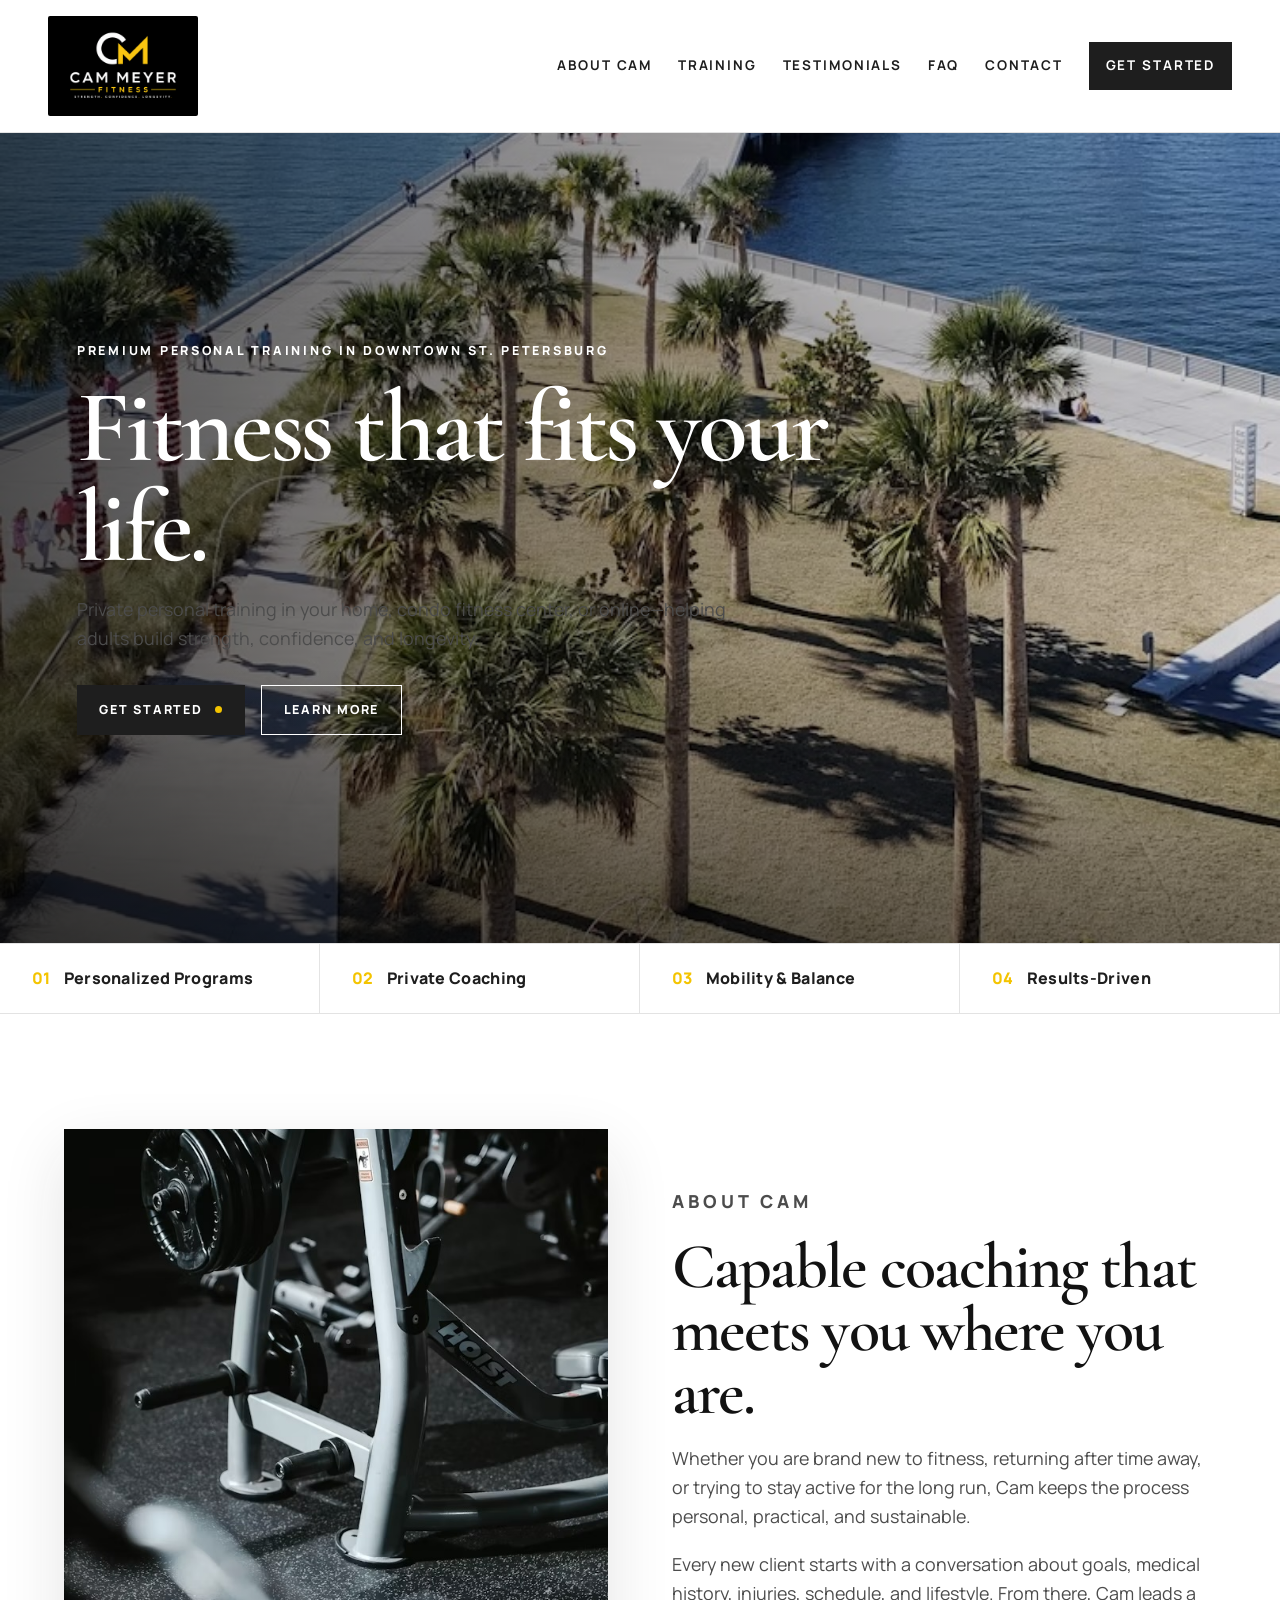
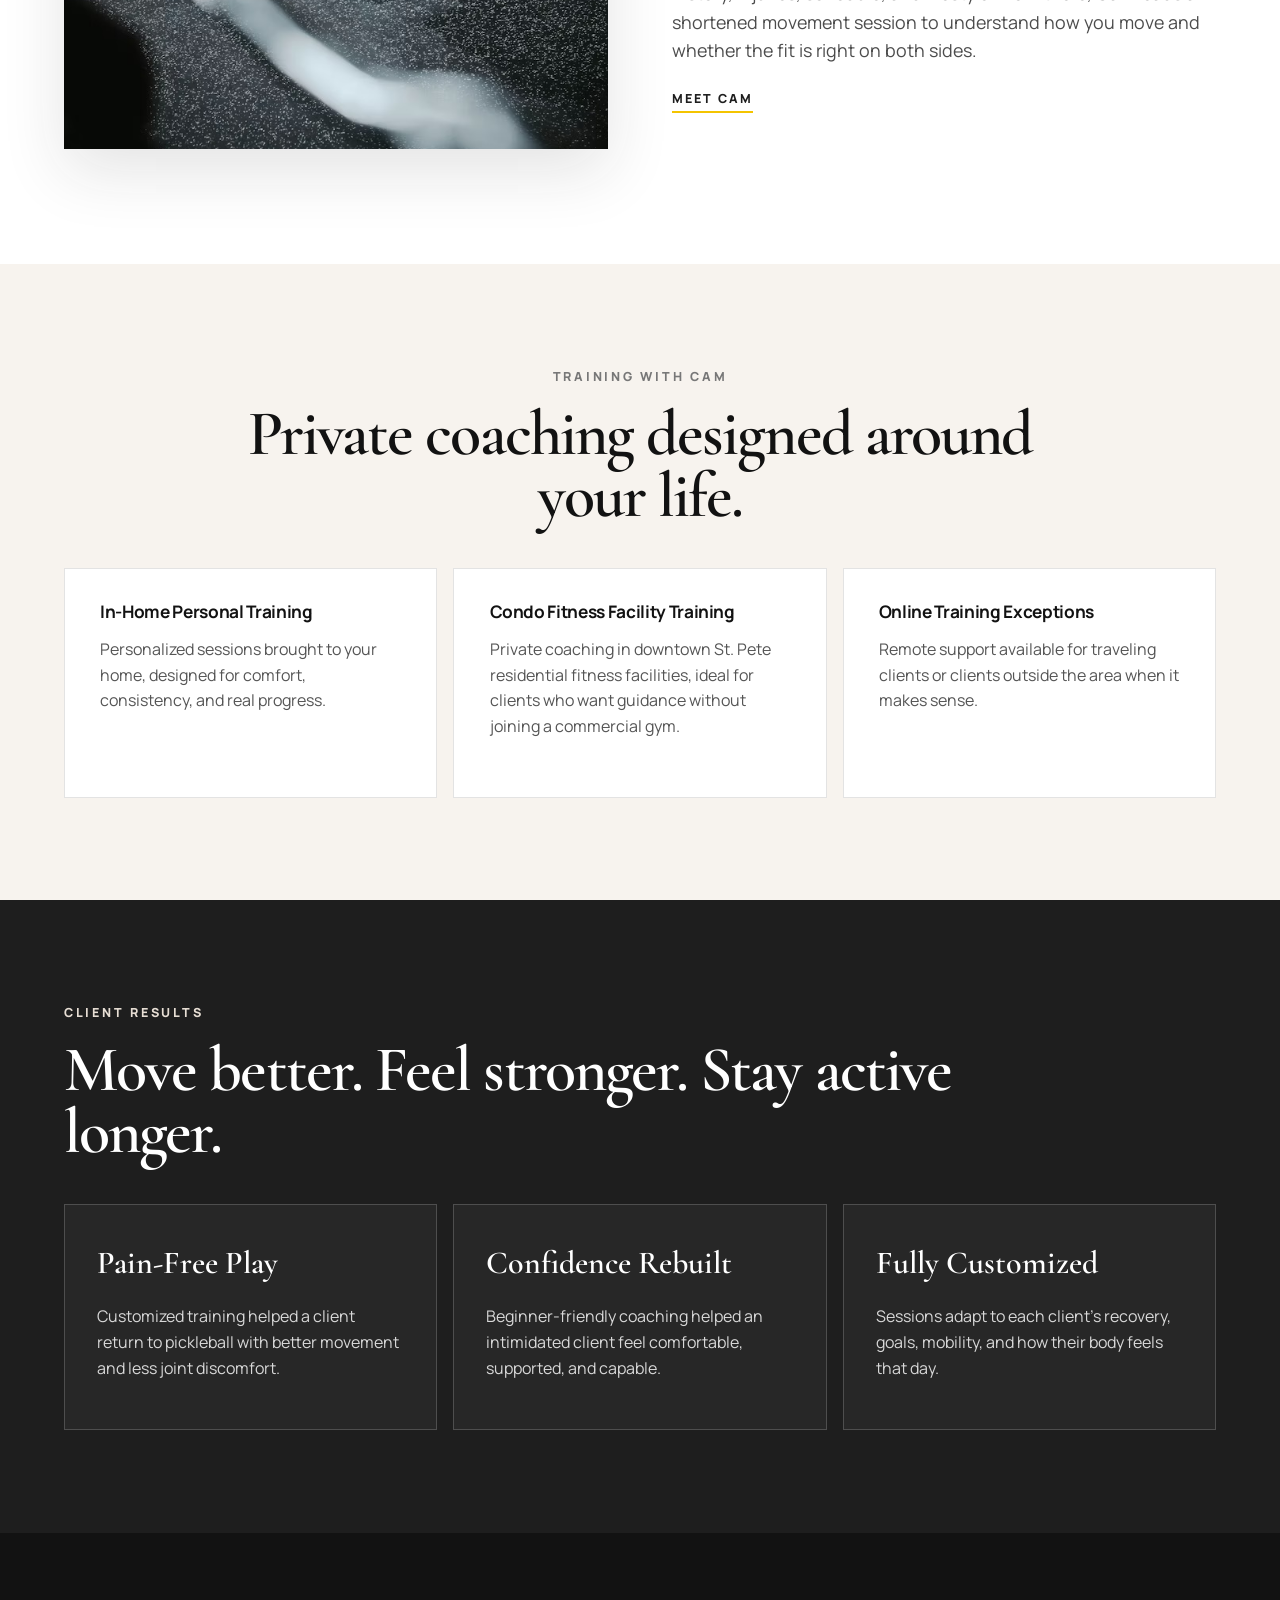
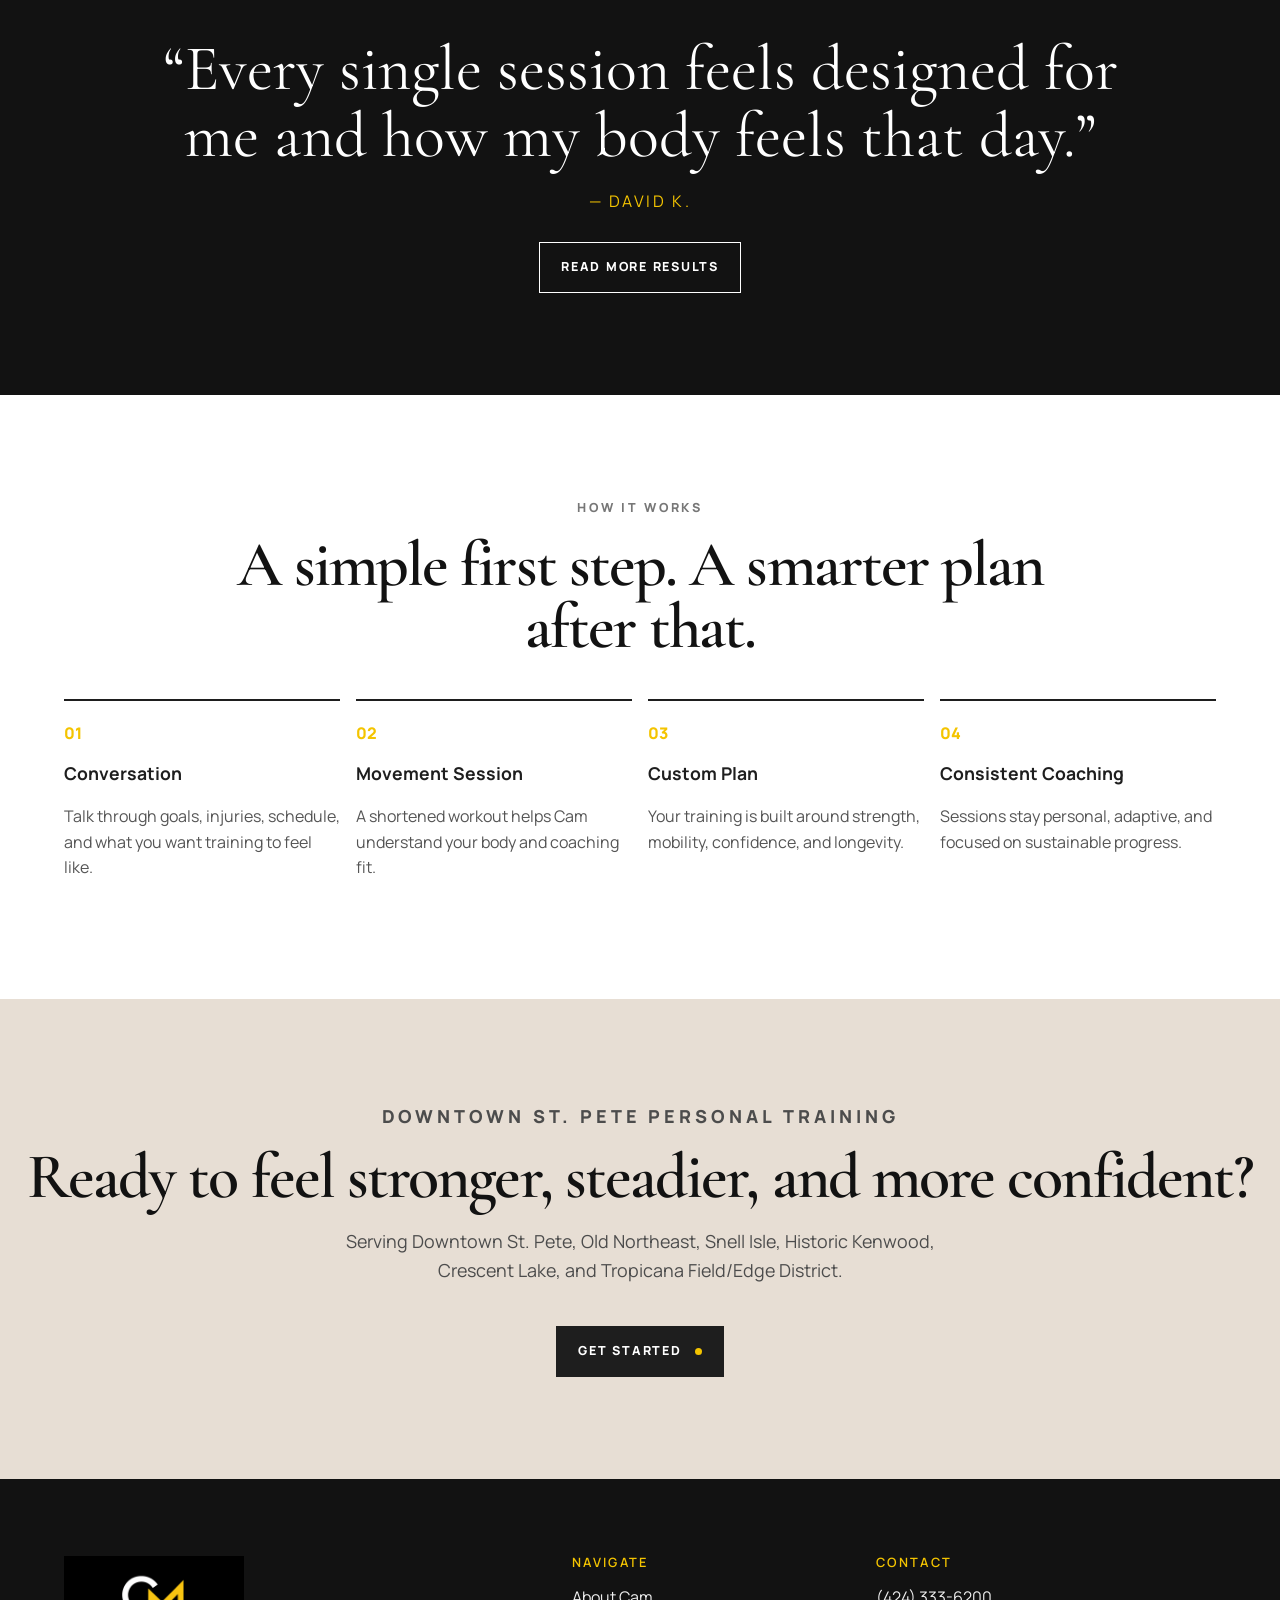
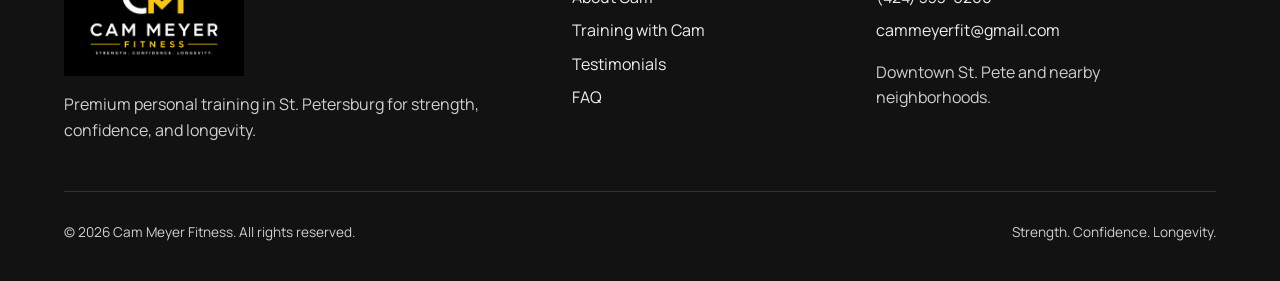
==== commit ada40fec: "Add files via upload moved images around" ====
--- a/index.html
+++ b/index.html
@@ -55,16 +55,13 @@
   <main id="main">
     
 <section class="hero hero-home">
-  <div class="hero-media">
-    <img src="assets/images/cam-portrait.jpg" alt="Cam Meyer with his dog Skye">
-  </div>
   <div class="hero-copy">
-    <p class="eyebrow">Premium Personal Training in St. Petersburg</p>
-    <h1>Strength, confidence, and longevity without the crowded gym experience.</h1>
-    <p>Cam Meyer Fitness provides private, personalized coaching in your home, your downtown St. Pete condo fitness facility, or online when needed.</p>
+    <p class="eyebrow">Premium Personal Training in Downtown St. Petersburg</p>
+    <h1>Fitness that fits your life.</h1>
+    <p>Private personal training in your home, condo fitness center, or online—helping adults build strength, confidence, and longevity.</p>
     <div class="button-row">
       <a class="button primary" href="tel:14243336200">Get Started</a>
-      <a class="button secondary" href="training.html">Learn More</a>
+      <a class="button secondary dark" href="training.html">Learn More</a>
     </div>
   </div>
 </section>
--- a/assets/css/styles.css
+++ b/assets/css/styles.css
@@ -28,9 +28,15 @@
 .menu-toggle{display:none;background:none;border:0;padding:.5rem}
 .menu-toggle span:not(.sr-only){display:block;width:26px;height:2px;background:var(--charcoal);margin:5px 0}
 .hero{min-height:calc(100vh - 90px);display:grid;grid-template-columns:1.05fr .95fr;align-items:center;background:var(--beige)}
+.hero-home{position:relative;display:flex;align-items:center;background-image:linear-gradient(90deg,rgba(0,0,0,.68),rgba(0,0,0,.36),rgba(0,0,0,.14)),url("../images/st-petersburg-hero.jpg");background-size:cover;background-position:center;overflow:hidden}
+.hero-home::after{content:"";position:absolute;inset:auto 0 0;height:34%;background:linear-gradient(0deg,rgba(0,0,0,.44),transparent);pointer-events:none}
 .hero-media{height:100%;min-height:560px}
 .hero-media img{width:100%;height:100%;object-fit:cover}
-.hero-copy{padding:clamp(2rem,6vw,6rem)}
+.hero-copy{position:relative;z-index:1;padding:clamp(2rem,6vw,6rem)}
+.hero-home .hero-copy{max-width:980px}
+.hero-home h1,.hero-home .hero-copy p{color:var(--white)}
+.hero-home .eyebrow{color:var(--sand)}
+.hero-home .secondary.dark:hover{background:rgba(255,255,255,.12)}
 .eyebrow{font-size:.78rem;letter-spacing:.22em;text-transform:uppercase;font-weight:800;color:var(--warm-gray);margin:0 0 1rem}
 h1,h2,h3{line-height:.98;margin:0;color:var(--ink)}
 h1{font-family:var(--serif);font-size:clamp(3.3rem,8vw,7.2rem);font-weight:600;letter-spacing:-.035em}
@@ -122,6 +128,7 @@
   .primary-nav.open{display:flex}
   .hero,.split-section,.contact-grid,.footer-grid{grid-template-columns:1fr}
   .hero{min-height:auto}
+  .hero-home{min-height:calc(100vh - 78px);background-position:center}
   .hero-media{min-height:420px;order:2}
   .hero-copy{order:1}
   .trust-bar,.card-grid.three,.result-grid,.timeline{grid-template-columns:1fr}
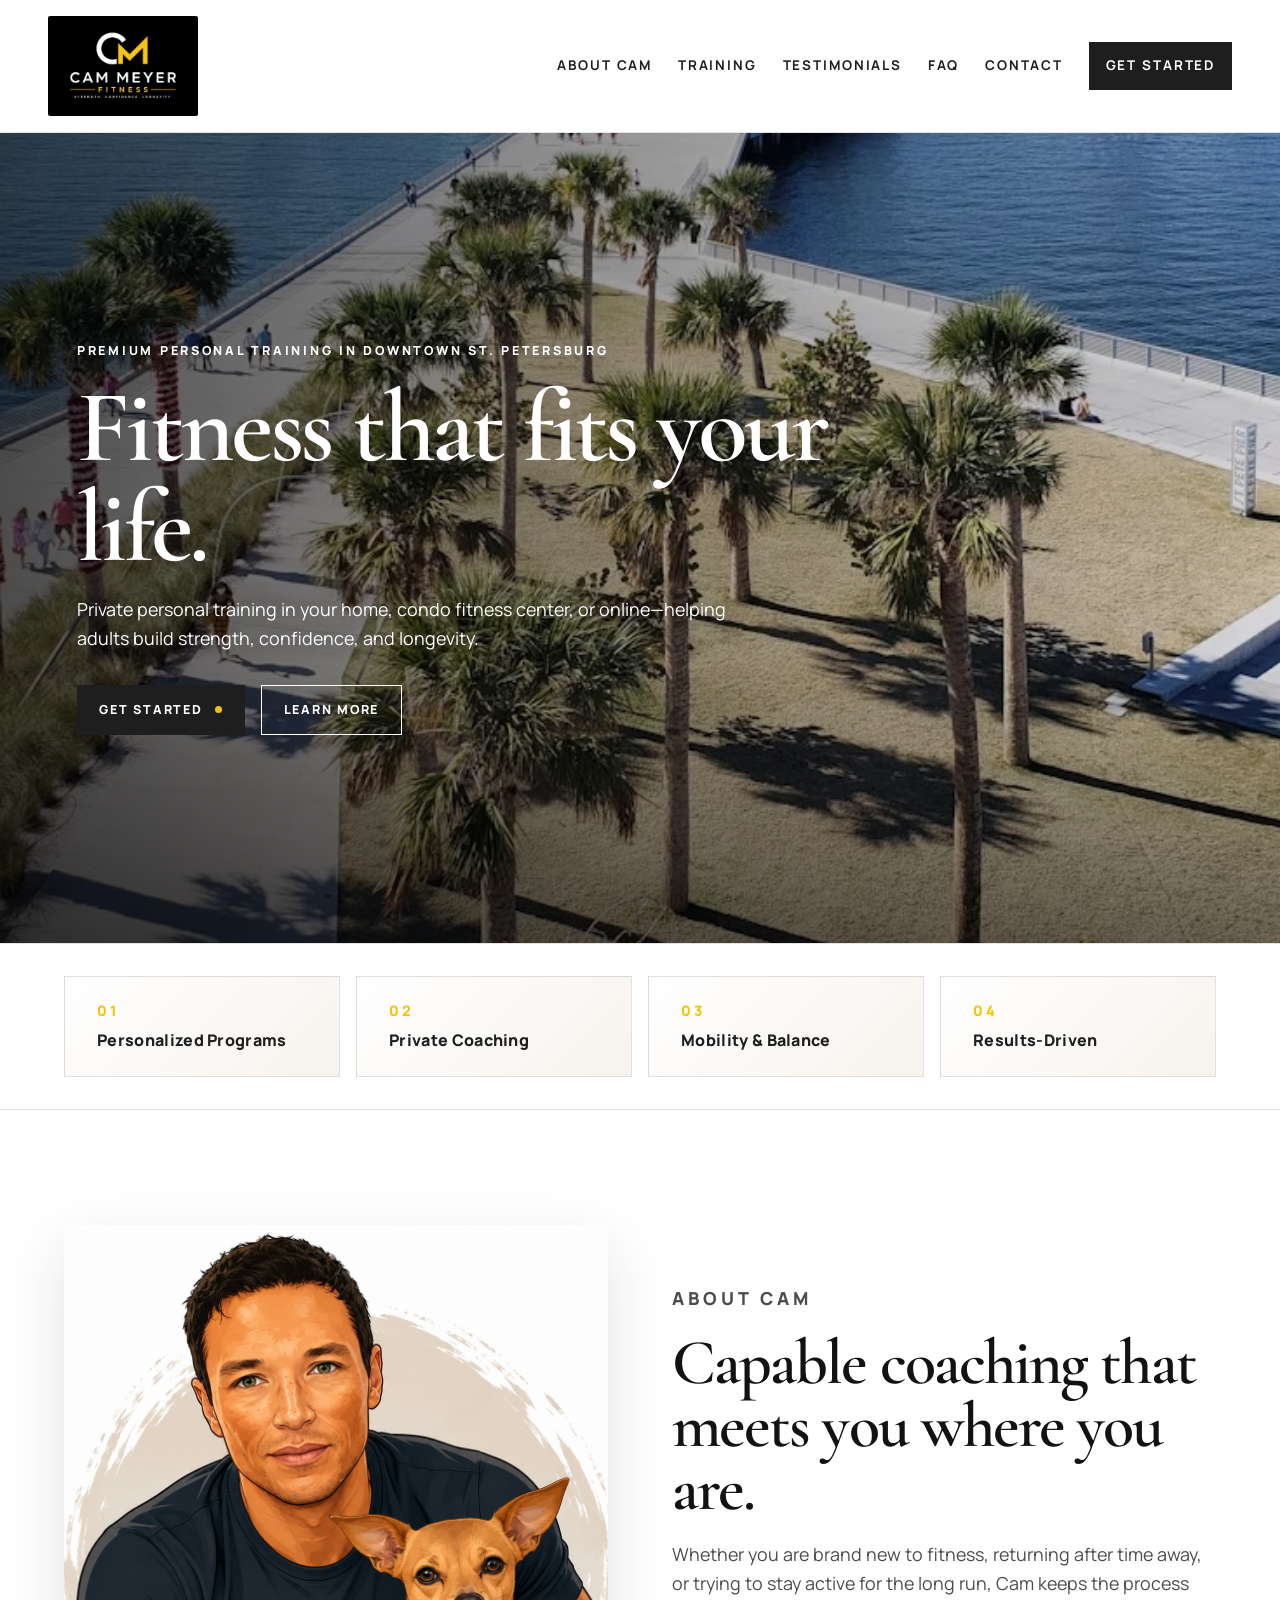
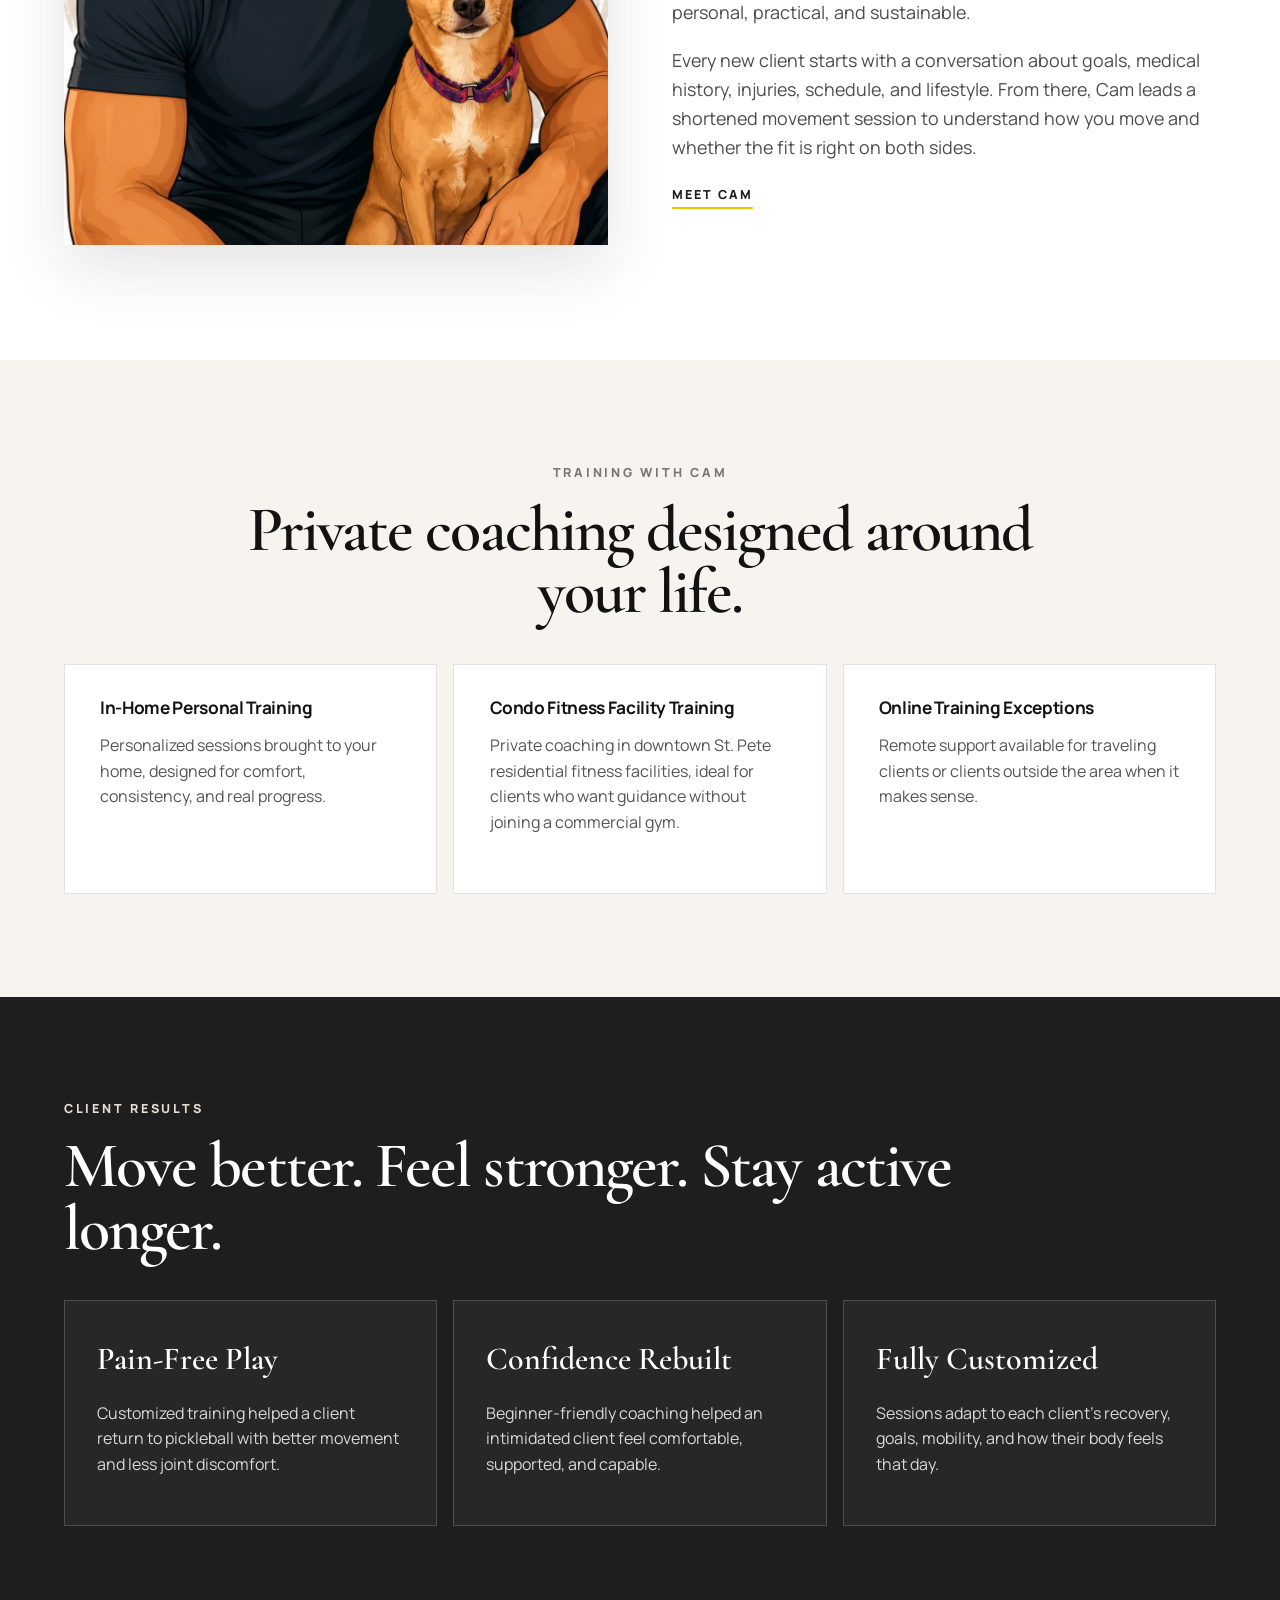
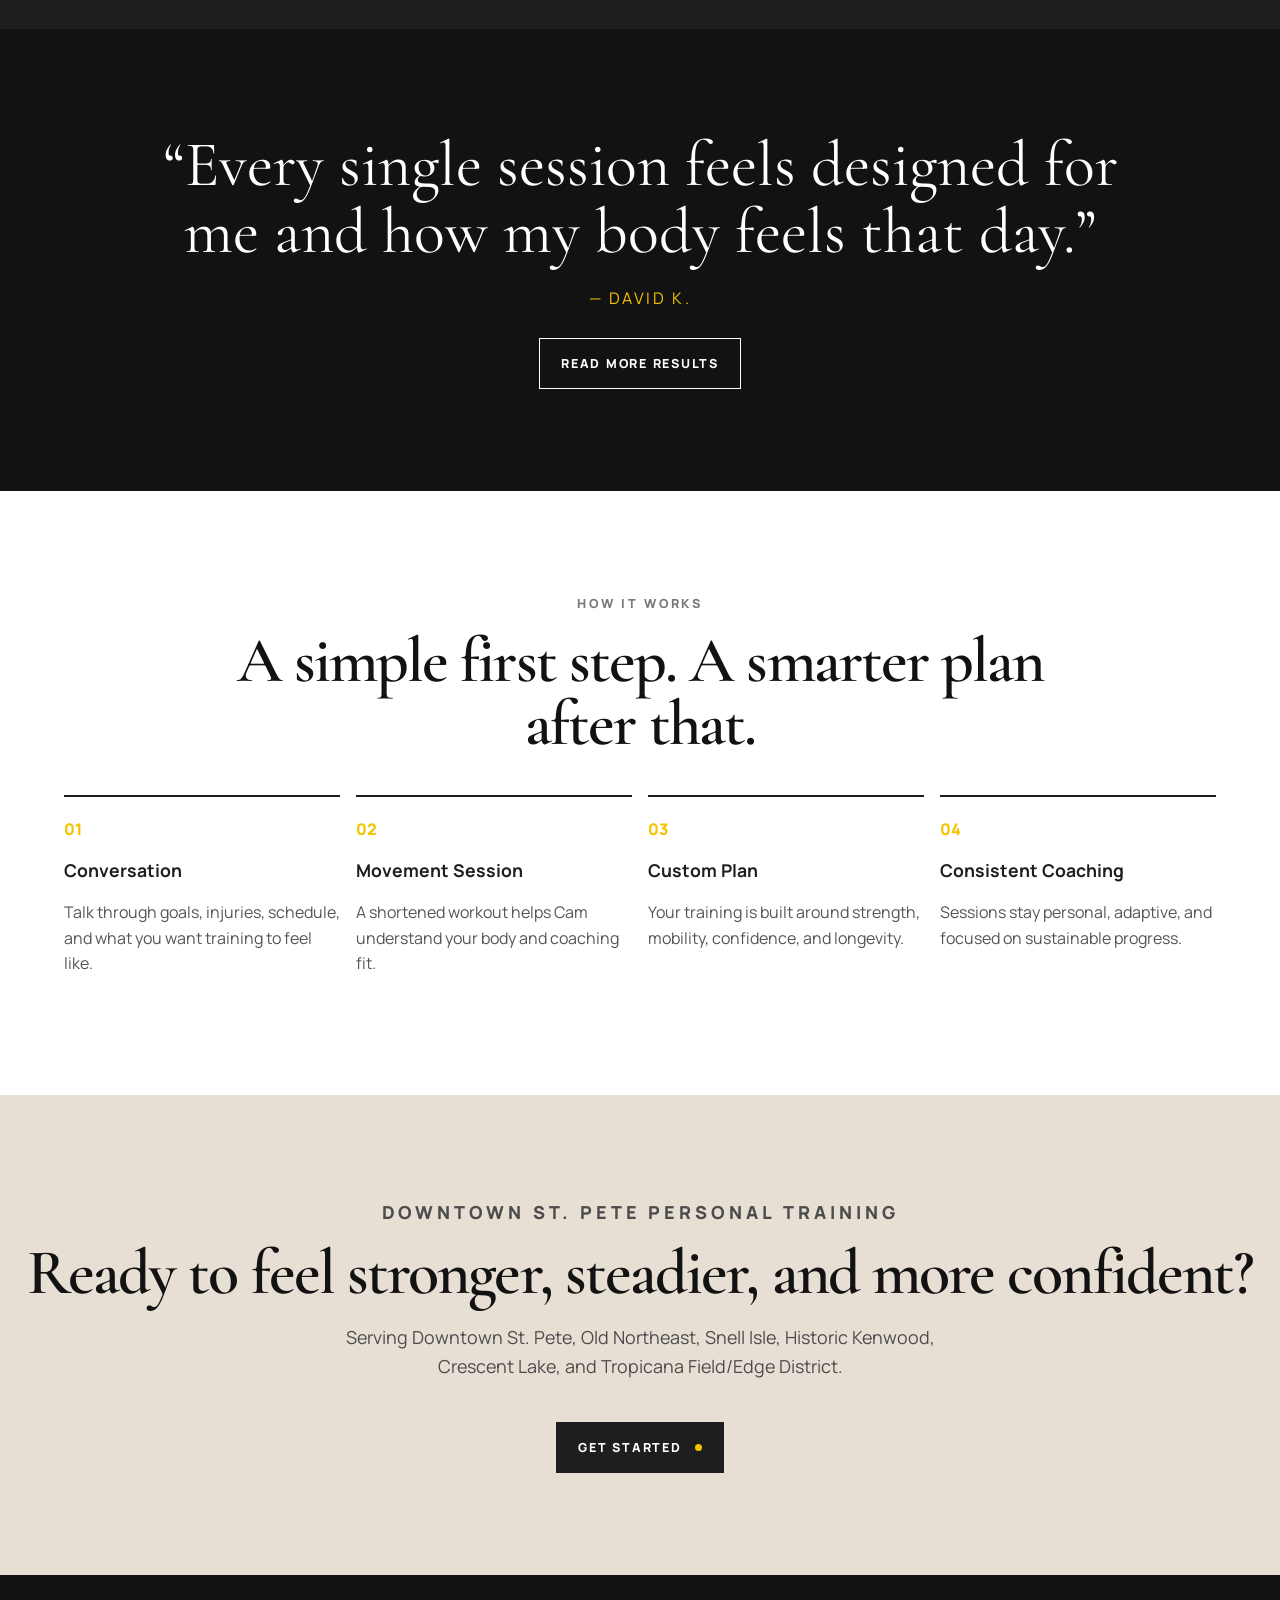
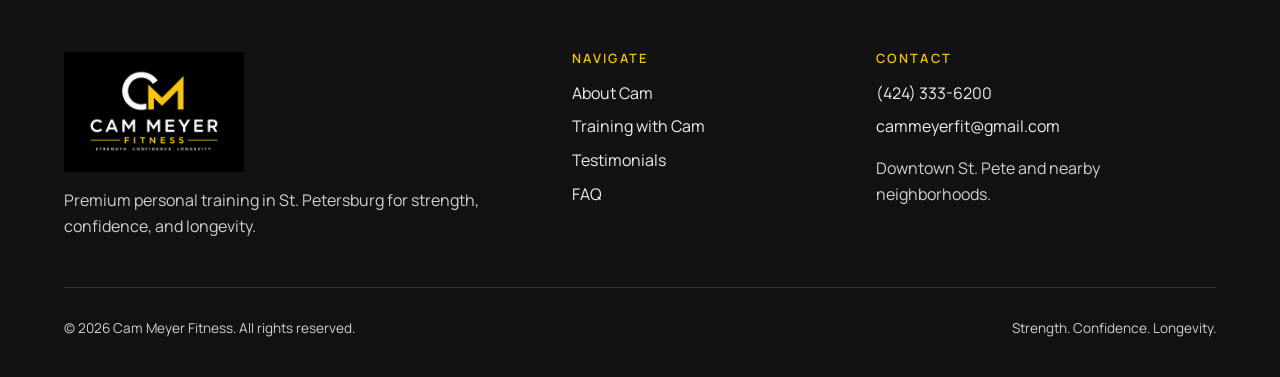
==== commit c950f641: "Add files via upload changes to text, cards, and pages" ====
--- a/index.html
+++ b/index.html
@@ -75,7 +75,7 @@
 
 <section class="split-section">
   <div class="section-image tall">
-    <img src="assets/images/gym-equipment.jpg" alt="Fitness equipment in a private gym">
+    <img src="assets/images/cam-portrait.jpg" alt="Illustration of Cam Meyer with Skye">
   </div>
   <div class="section-copy">
     <p class="eyebrow">About Cam</p>
--- a/assets/css/styles.css
+++ b/assets/css/styles.css
@@ -35,6 +35,7 @@
 .hero-copy{position:relative;z-index:1;padding:clamp(2rem,6vw,6rem)}
 .hero-home .hero-copy{max-width:980px}
 .hero-home h1,.hero-home .hero-copy p{color:var(--white)}
+.hero-home .hero-copy p:not(.eyebrow){color:#FFFFFF;text-shadow:0 2px 18px rgba(0,0,0,.45)}
 .hero-home .eyebrow{color:var(--sand)}
 .hero-home .secondary.dark:hover{background:rgba(255,255,255,.12)}
 .eyebrow{font-size:.78rem;letter-spacing:.22em;text-transform:uppercase;font-weight:800;color:var(--warm-gray);margin:0 0 1rem}
@@ -51,9 +52,12 @@
 .secondary{background:transparent;color:var(--charcoal)}
 .secondary.dark{border-color:var(--white);color:var(--white)}
 .full{width:100%;margin-top:1rem}
-.trust-bar{display:grid;grid-template-columns:repeat(4,1fr);border-block:1px solid var(--line);background:var(--white)}
-.trust-bar div{padding:1.35rem clamp(1rem,3vw,2rem);border-right:1px solid var(--line);font-weight:800;letter-spacing:.02em}
-.trust-bar span{color:var(--accent);margin-right:.6rem}
+.trust-bar{display:grid;grid-template-columns:repeat(4,1fr);gap:1rem;padding:clamp(1rem,3vw,2rem) clamp(1rem,5vw,5rem);border-block:1px solid var(--line);background:var(--white)}
+.trust-bar div{position:relative;overflow:hidden;padding:1.4rem clamp(1rem,3vw,2rem);border:1px solid var(--line);font-weight:800;letter-spacing:.02em;background:linear-gradient(135deg,var(--white),var(--beige));transition:transform .22s ease, box-shadow .22s ease, border-color .22s ease}
+.trust-bar div::after{content:"";position:absolute;left:0;right:0;bottom:0;height:3px;background:var(--accent);transform:scaleX(0);transform-origin:left;transition:transform .22s ease}
+.trust-bar div:hover{transform:translateY(-4px);box-shadow:var(--shadow);border-color:rgba(244,196,0,.55)}
+.trust-bar div:hover::after{transform:scaleX(1)}
+.trust-bar span{display:block;color:var(--accent);margin:0 0 .35rem;font-size:.9rem;letter-spacing:.18em}
 .split-section{display:grid;grid-template-columns:1fr 1fr;gap:clamp(2rem,5vw,5rem);align-items:center;padding:clamp(4rem,9vw,8rem) clamp(1rem,5vw,5rem)}
 .split-section.reverse{background:var(--beige)}
 .section-copy{max-width:720px}
@@ -107,7 +111,7 @@
 .faq-list{padding:clamp(3rem,6vw,5rem) clamp(1rem,5vw,5rem);max-width:1000px;margin:auto}
 details{border-bottom:1px solid var(--line);padding:1.4rem 0}
 summary{cursor:pointer;font-weight:800;font-size:1.1rem}
-details p{color:#555;max-width:760px}
+details p{color:#aaaaaa;max-width:760px}
 .contact-grid{display:grid;grid-template-columns:1fr 1fr;gap:1rem;padding:clamp(3rem,6vw,5rem) clamp(1rem,5vw,5rem)}
 .contact-card{border:1px solid var(--line);padding:clamp(2rem,4vw,3rem);background:var(--white)}
 .contact-card.muted{background:var(--beige)}
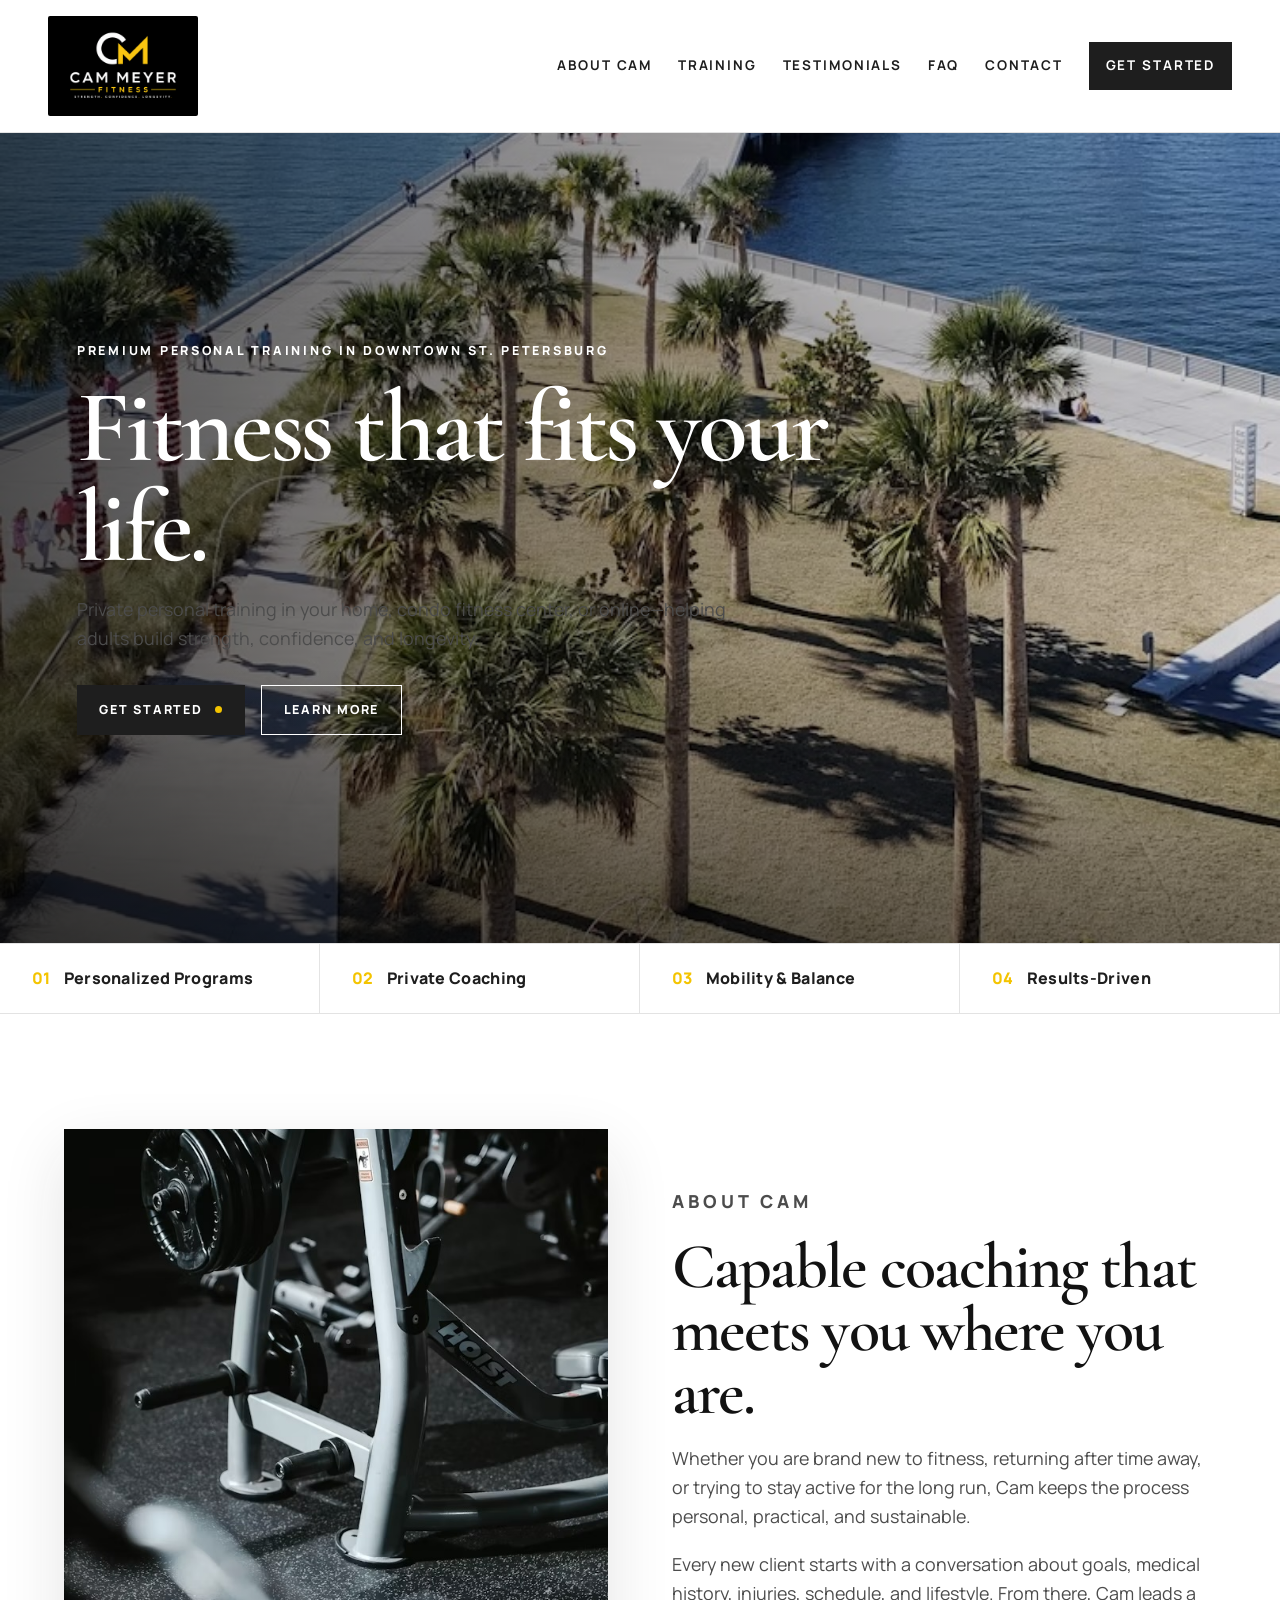
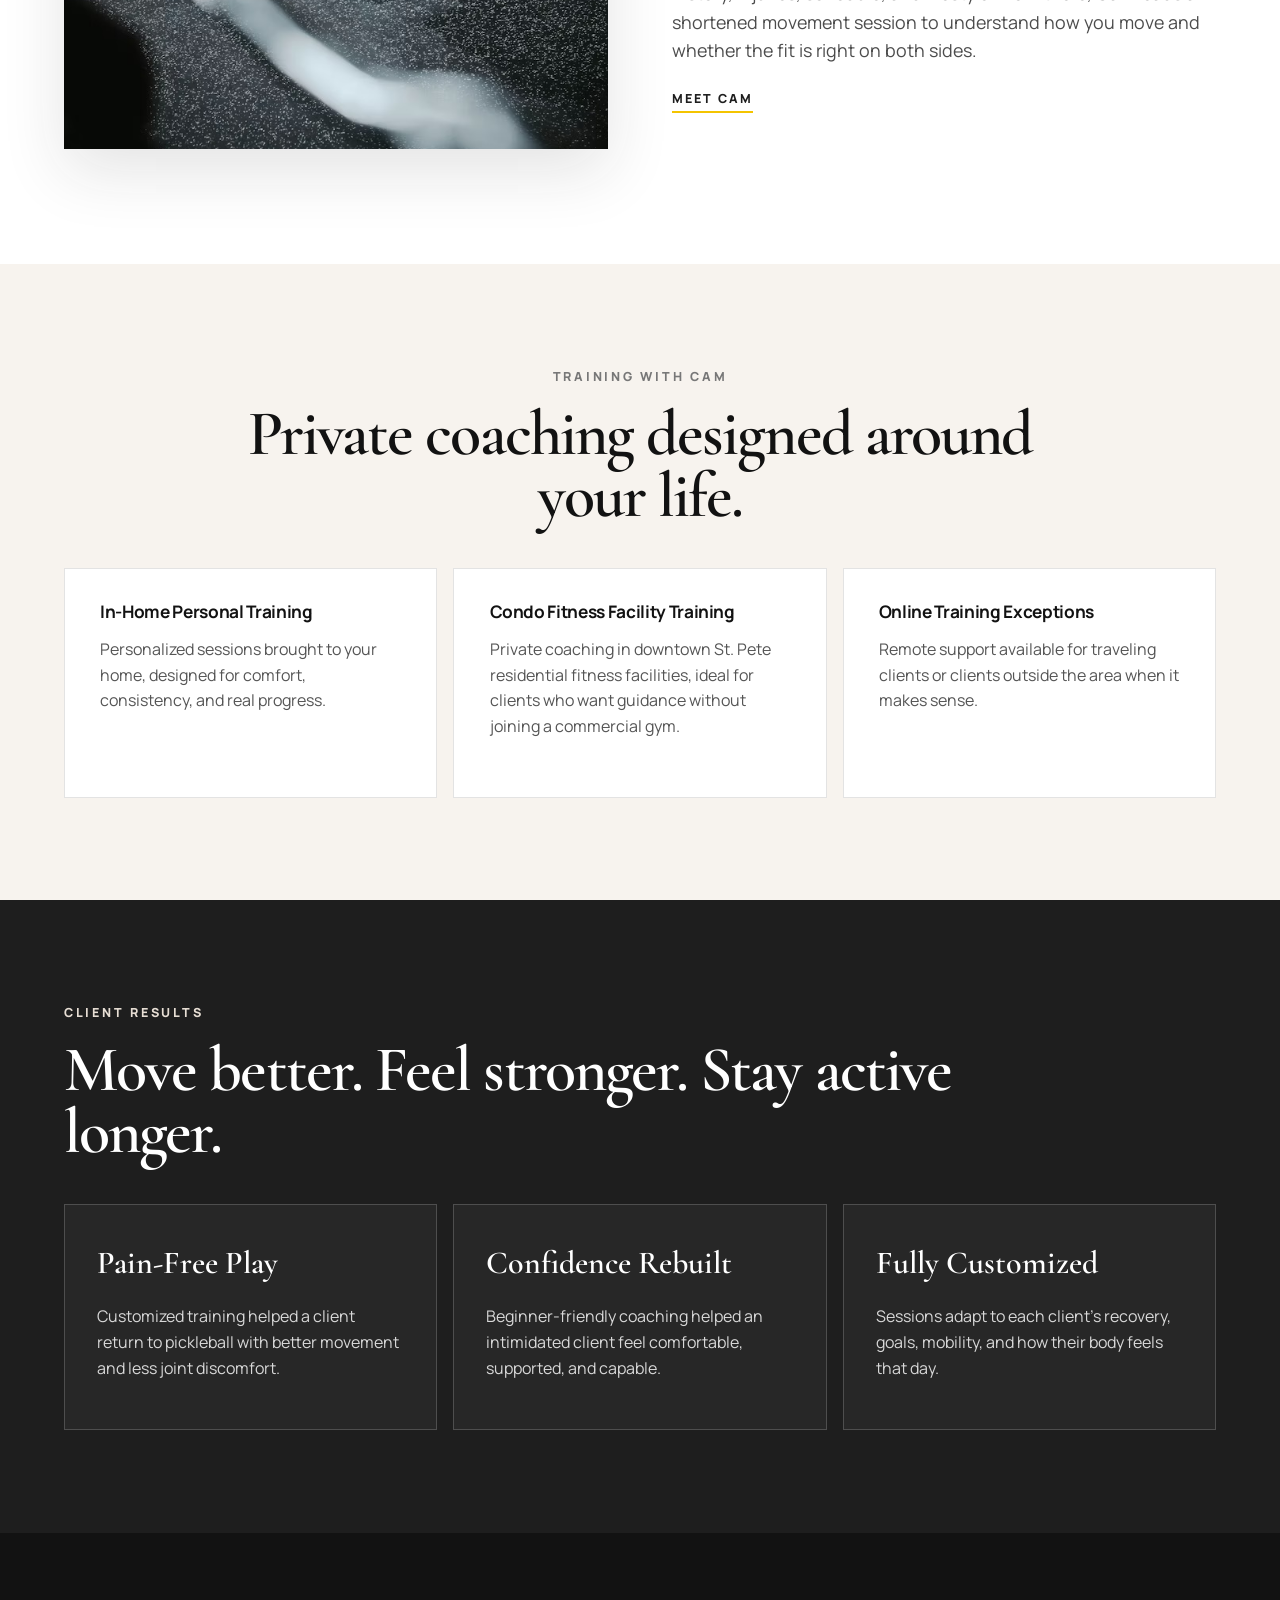
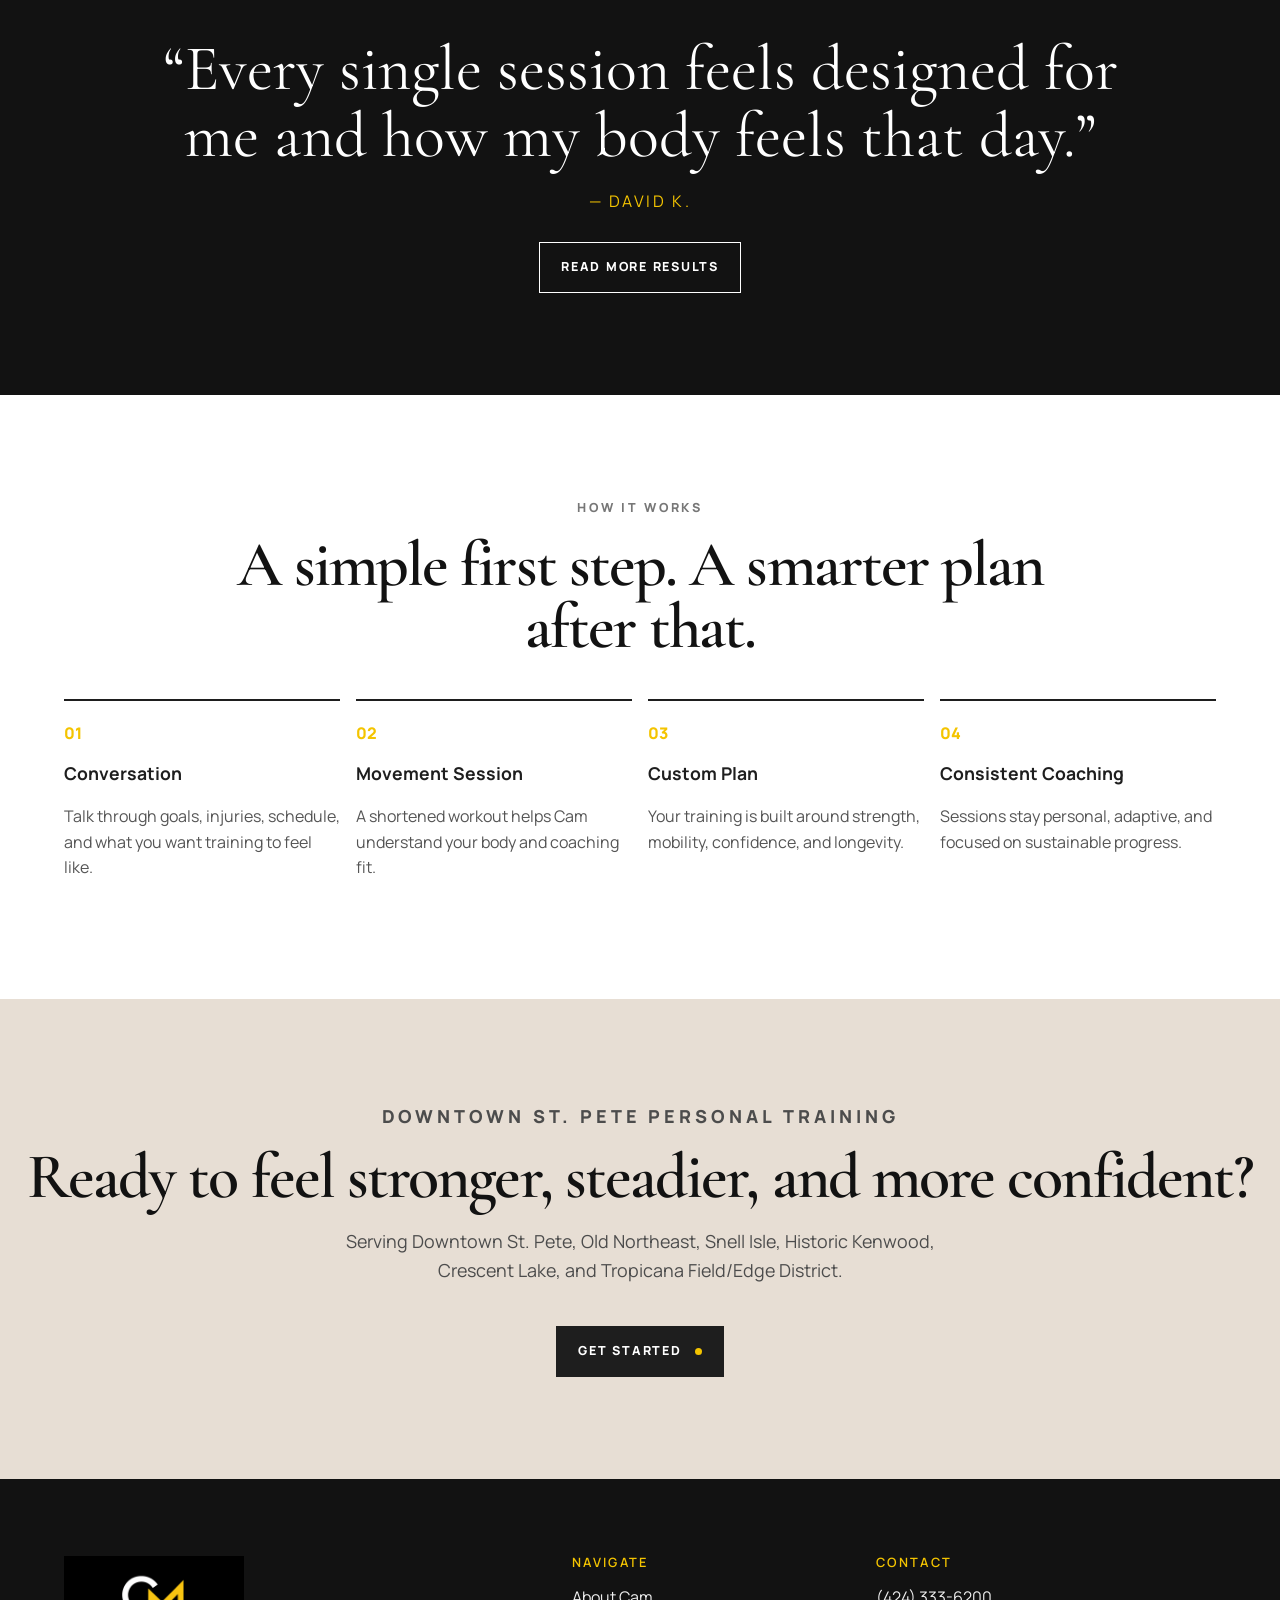
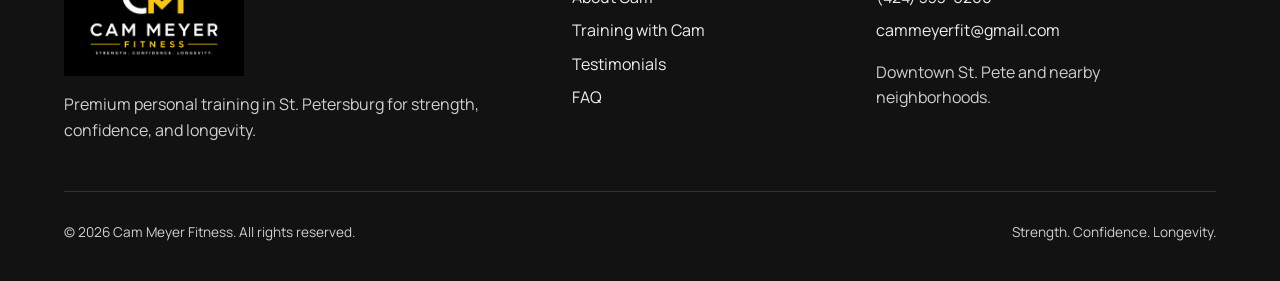
==== commit dc01b425: "Add files via upload update" ====
--- a/index.html
+++ b/index.html
@@ -75,7 +75,7 @@
 
 <section class="split-section">
   <div class="section-image tall">
-    <img src="assets/images/cam-portrait.jpg" alt="Illustration of Cam Meyer with Skye">
+    <img src="assets/images/gym-equipment.jpg" alt="Fitness equipment in a private gym">
   </div>
   <div class="section-copy">
     <p class="eyebrow">About Cam</p>
--- a/assets/css/styles.css
+++ b/assets/css/styles.css
@@ -35,7 +35,6 @@
 .hero-copy{position:relative;z-index:1;padding:clamp(2rem,6vw,6rem)}
 .hero-home .hero-copy{max-width:980px}
 .hero-home h1,.hero-home .hero-copy p{color:var(--white)}
-.hero-home .hero-copy p:not(.eyebrow){color:#FFFFFF;text-shadow:0 2px 18px rgba(0,0,0,.45)}
 .hero-home .eyebrow{color:var(--sand)}
 .hero-home .secondary.dark:hover{background:rgba(255,255,255,.12)}
 .eyebrow{font-size:.78rem;letter-spacing:.22em;text-transform:uppercase;font-weight:800;color:var(--warm-gray);margin:0 0 1rem}
@@ -52,12 +51,9 @@
 .secondary{background:transparent;color:var(--charcoal)}
 .secondary.dark{border-color:var(--white);color:var(--white)}
 .full{width:100%;margin-top:1rem}
-.trust-bar{display:grid;grid-template-columns:repeat(4,1fr);gap:1rem;padding:clamp(1rem,3vw,2rem) clamp(1rem,5vw,5rem);border-block:1px solid var(--line);background:var(--white)}
-.trust-bar div{position:relative;overflow:hidden;padding:1.4rem clamp(1rem,3vw,2rem);border:1px solid var(--line);font-weight:800;letter-spacing:.02em;background:linear-gradient(135deg,var(--white),var(--beige));transition:transform .22s ease, box-shadow .22s ease, border-color .22s ease}
-.trust-bar div::after{content:"";position:absolute;left:0;right:0;bottom:0;height:3px;background:var(--accent);transform:scaleX(0);transform-origin:left;transition:transform .22s ease}
-.trust-bar div:hover{transform:translateY(-4px);box-shadow:var(--shadow);border-color:rgba(244,196,0,.55)}
-.trust-bar div:hover::after{transform:scaleX(1)}
-.trust-bar span{display:block;color:var(--accent);margin:0 0 .35rem;font-size:.9rem;letter-spacing:.18em}
+.trust-bar{display:grid;grid-template-columns:repeat(4,1fr);border-block:1px solid var(--line);background:var(--white)}
+.trust-bar div{padding:1.35rem clamp(1rem,3vw,2rem);border-right:1px solid var(--line);font-weight:800;letter-spacing:.02em}
+.trust-bar span{color:var(--accent);margin-right:.6rem}
 .split-section{display:grid;grid-template-columns:1fr 1fr;gap:clamp(2rem,5vw,5rem);align-items:center;padding:clamp(4rem,9vw,8rem) clamp(1rem,5vw,5rem)}
 .split-section.reverse{background:var(--beige)}
 .section-copy{max-width:720px}
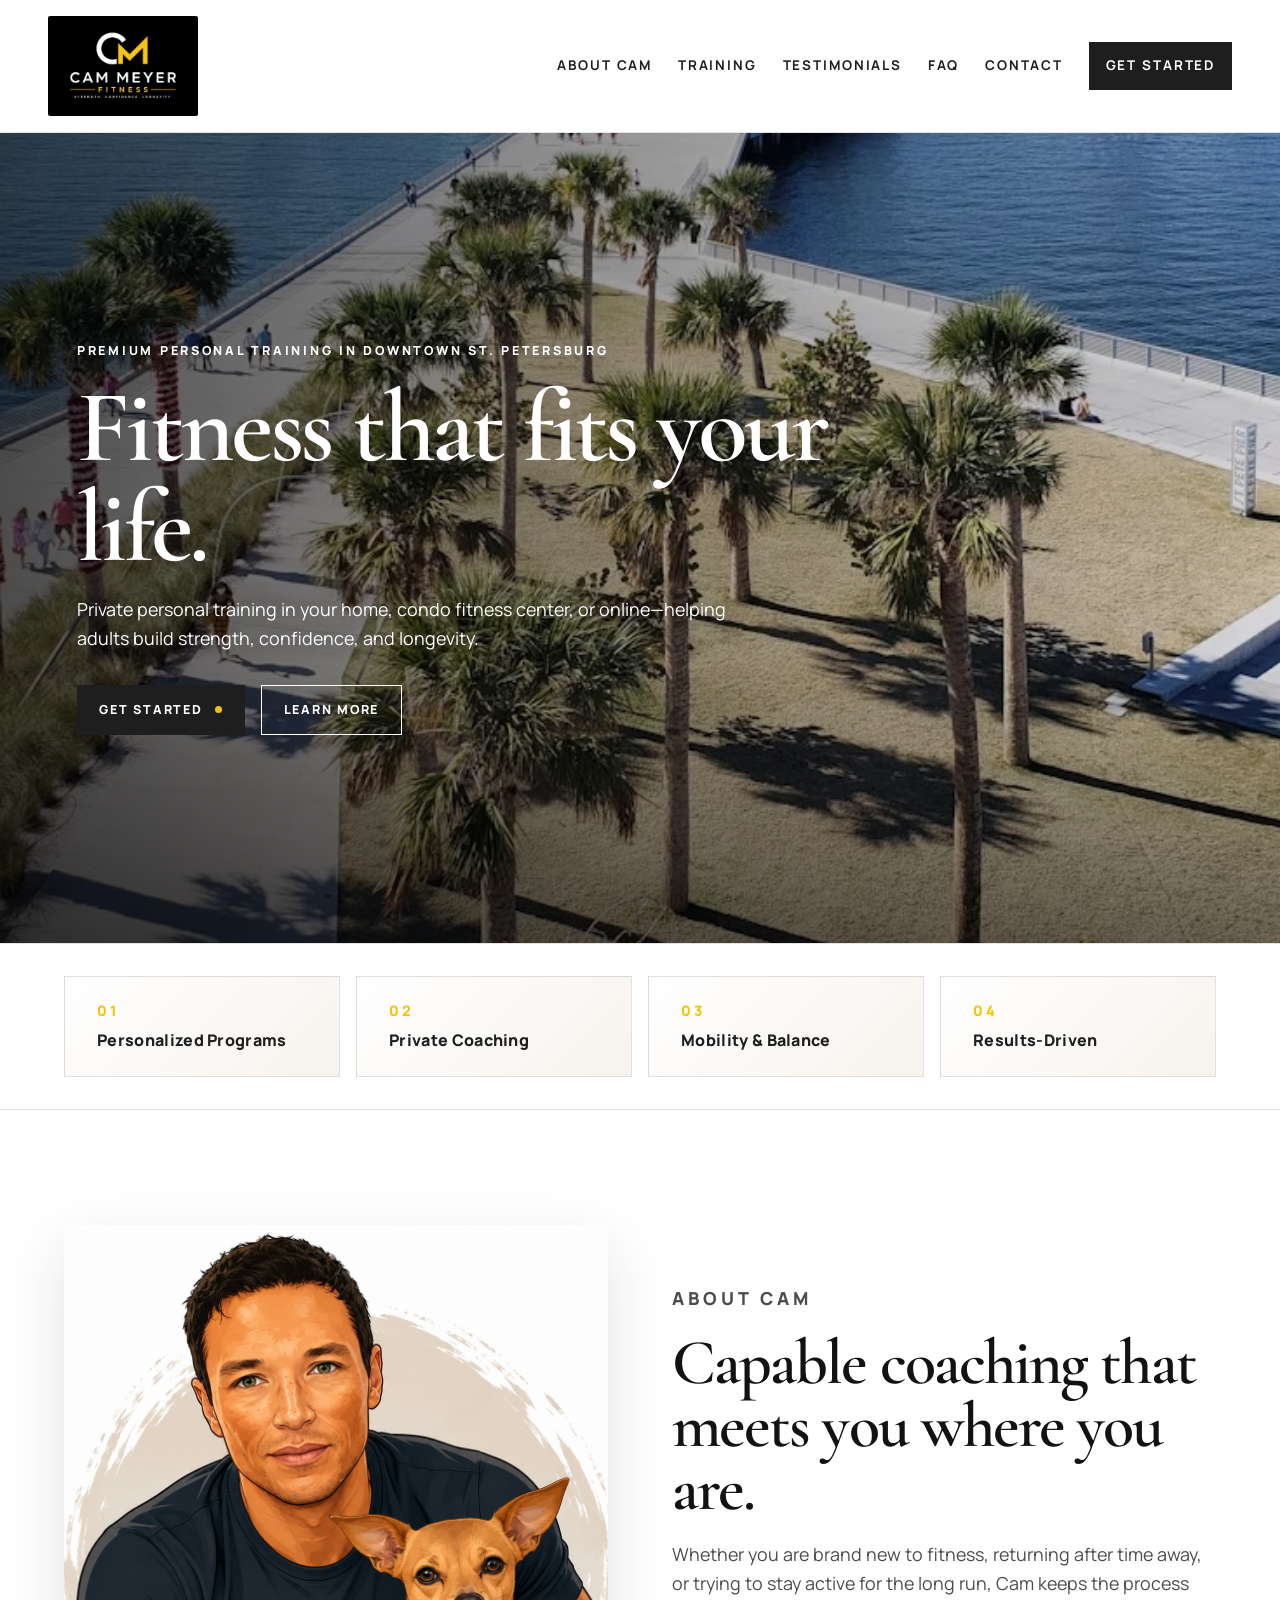
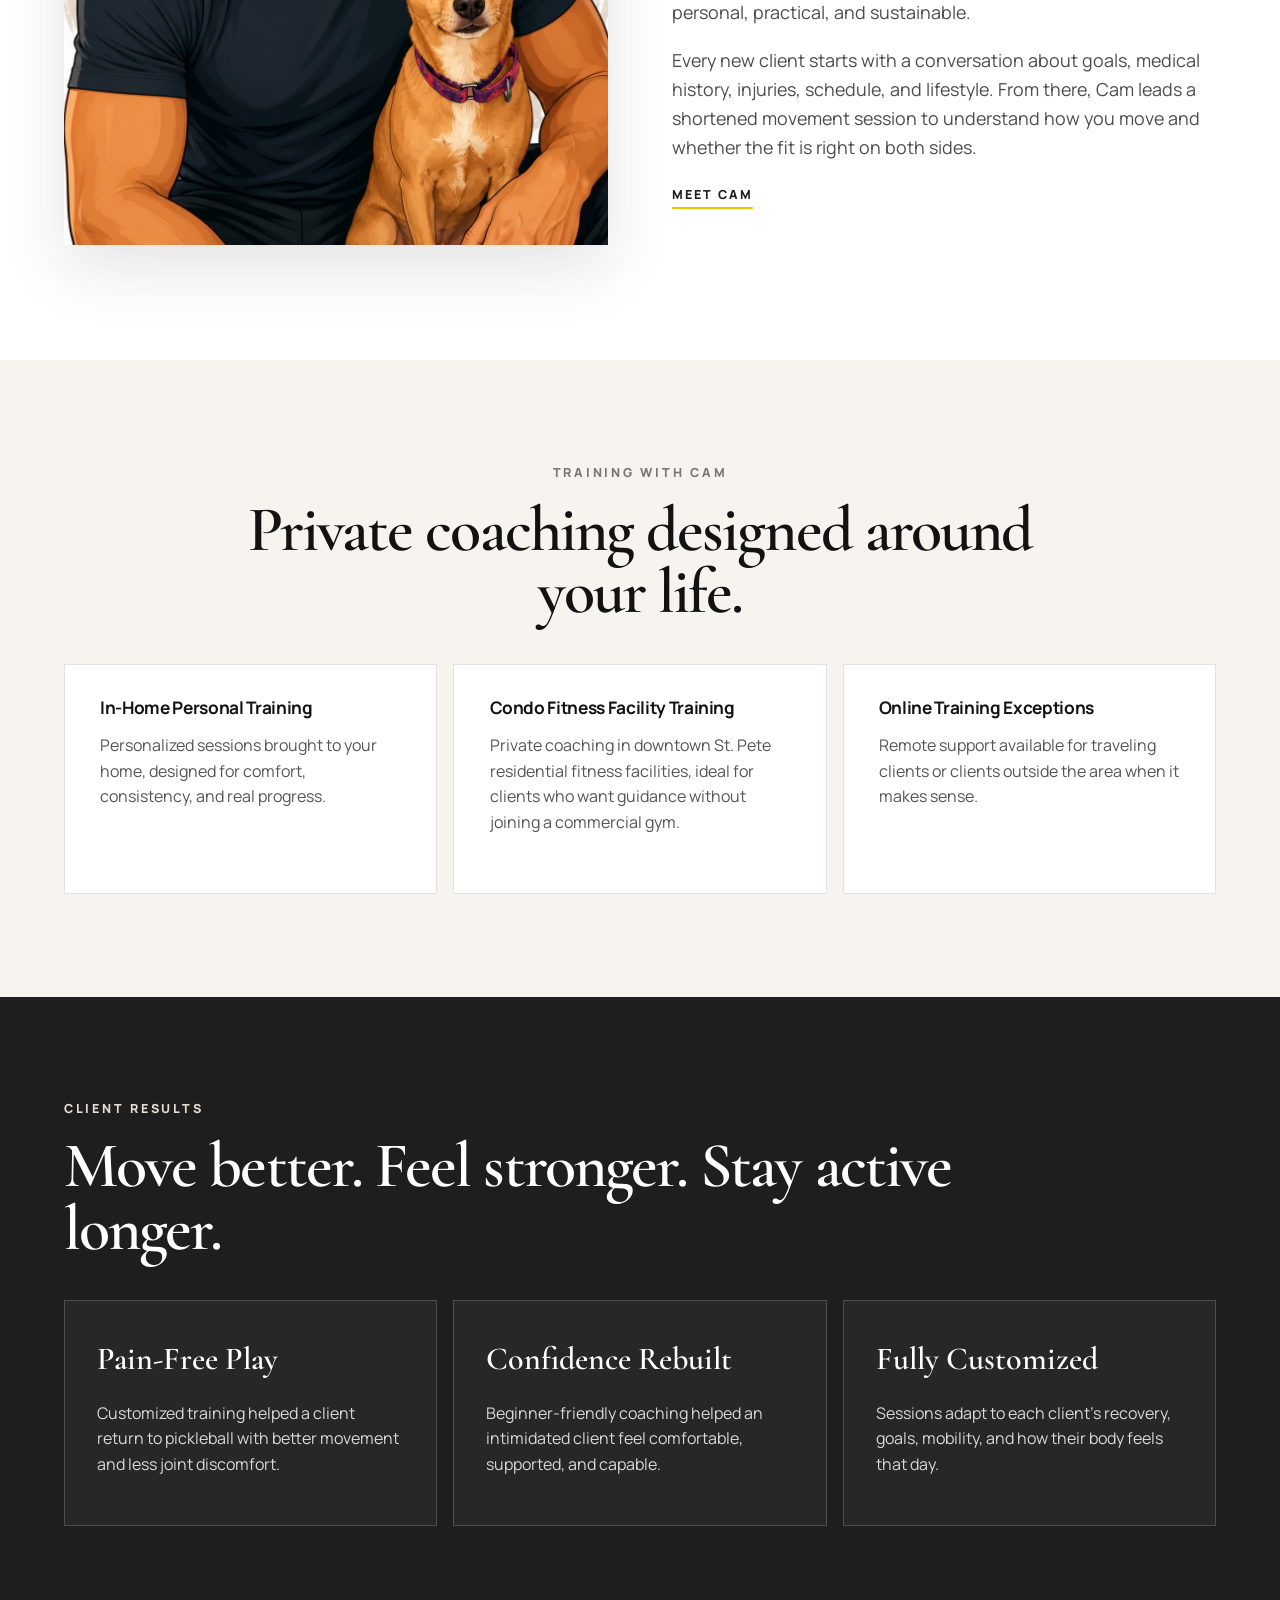
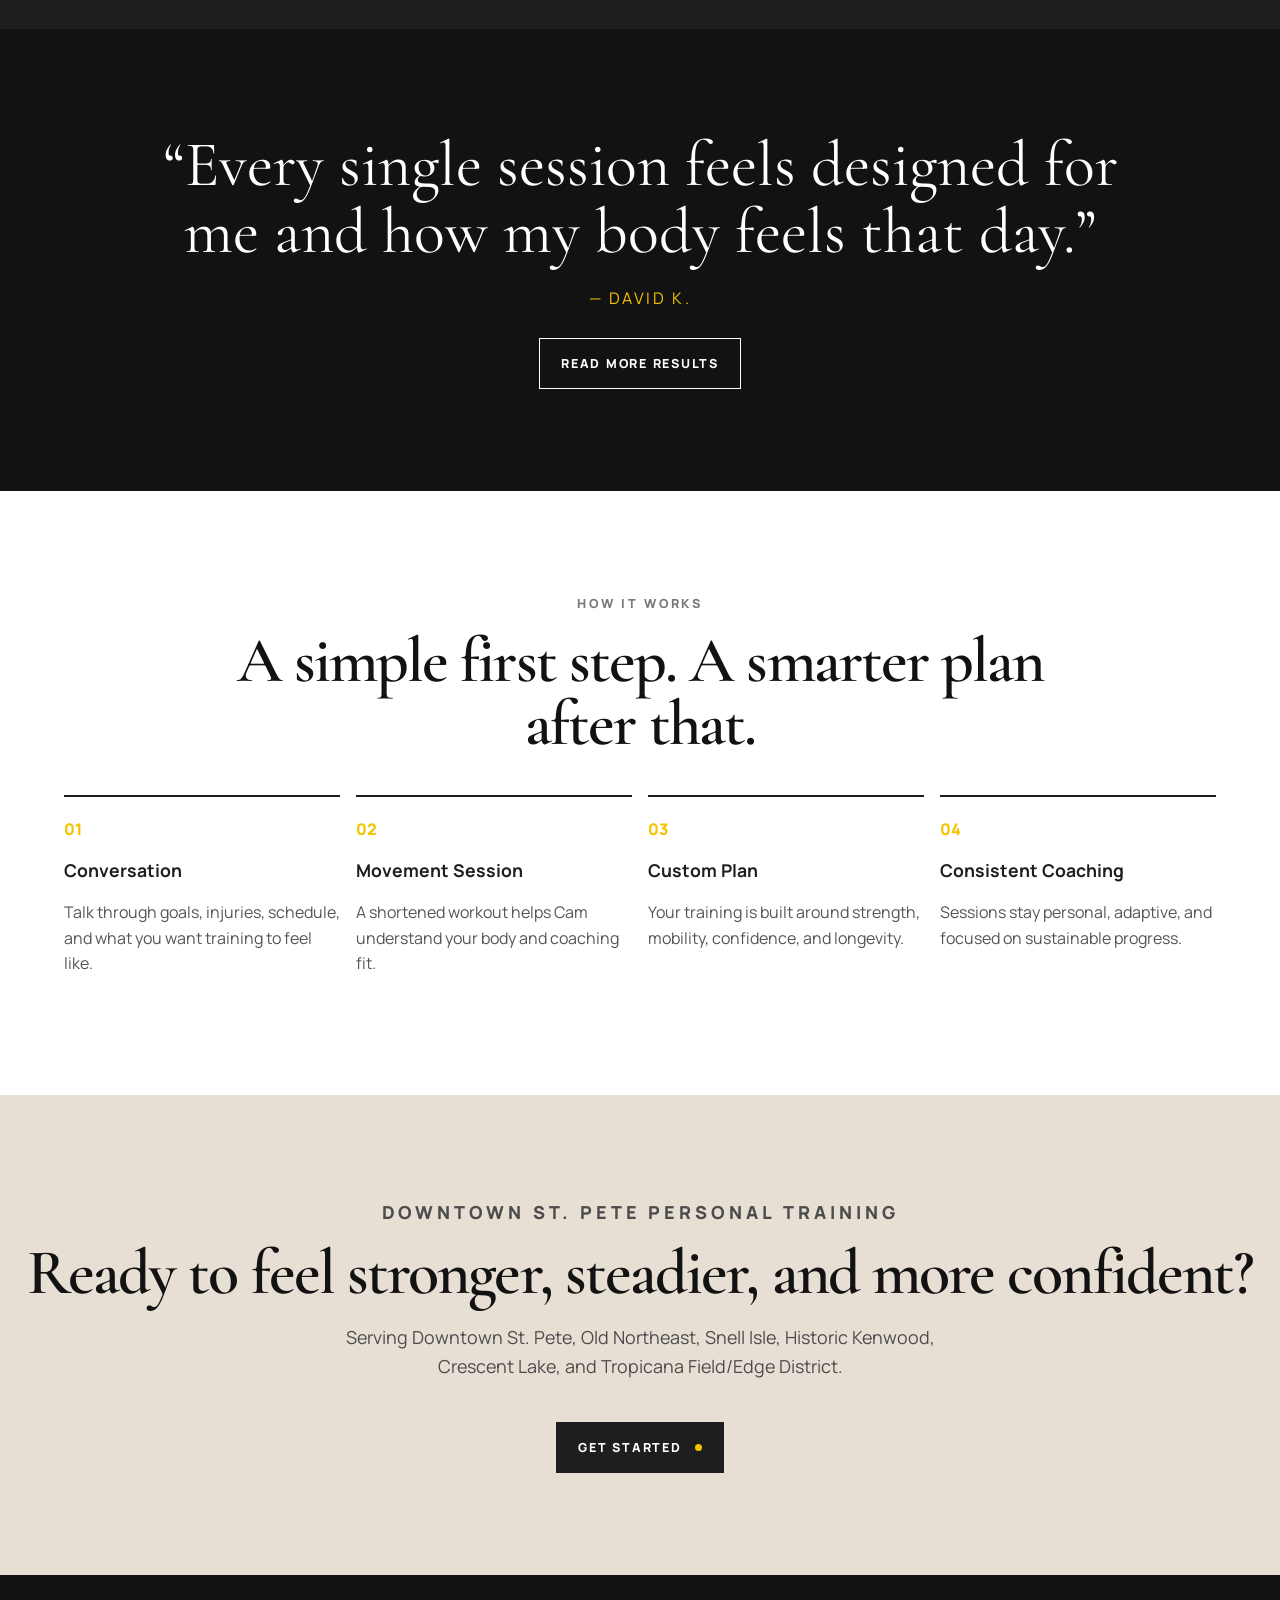
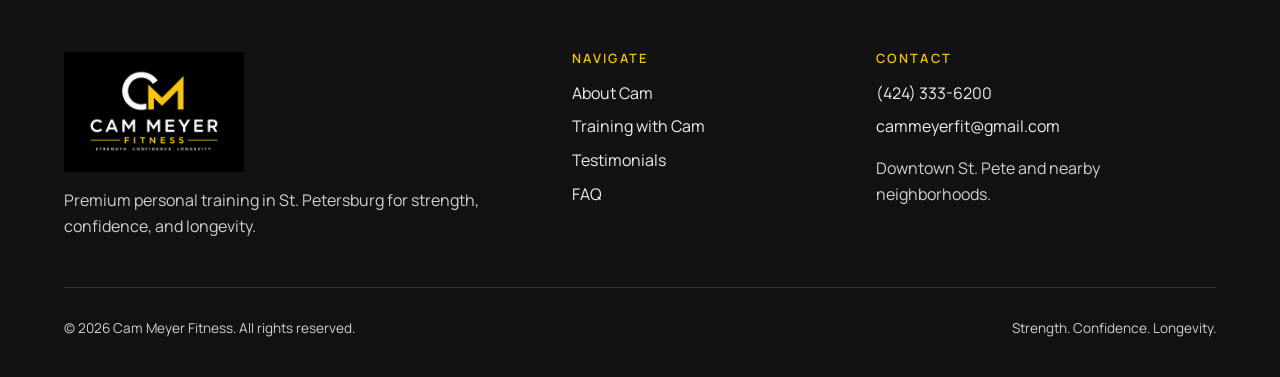
==== commit c7aa7563: "Add files via upload" ====
--- a/index.html
+++ b/index.html
@@ -75,7 +75,7 @@
 
 <section class="split-section">
   <div class="section-image tall">
-    <img src="assets/images/gym-equipment.jpg" alt="Fitness equipment in a private gym">
+    <img src="assets/images/cam-portrait.jpg" alt="Illustration of Cam Meyer with Skye">
   </div>
   <div class="section-copy">
     <p class="eyebrow">About Cam</p>
--- a/assets/css/styles.css
+++ b/assets/css/styles.css
@@ -35,6 +35,7 @@
 .hero-copy{position:relative;z-index:1;padding:clamp(2rem,6vw,6rem)}
 .hero-home .hero-copy{max-width:980px}
 .hero-home h1,.hero-home .hero-copy p{color:var(--white)}
+.hero-home .hero-copy p:not(.eyebrow){color:#FFFFFF;text-shadow:0 2px 18px rgba(0,0,0,.45)}
 .hero-home .eyebrow{color:var(--sand)}
 .hero-home .secondary.dark:hover{background:rgba(255,255,255,.12)}
 .eyebrow{font-size:.78rem;letter-spacing:.22em;text-transform:uppercase;font-weight:800;color:var(--warm-gray);margin:0 0 1rem}
@@ -51,9 +52,12 @@
 .secondary{background:transparent;color:var(--charcoal)}
 .secondary.dark{border-color:var(--white);color:var(--white)}
 .full{width:100%;margin-top:1rem}
-.trust-bar{display:grid;grid-template-columns:repeat(4,1fr);border-block:1px solid var(--line);background:var(--white)}
-.trust-bar div{padding:1.35rem clamp(1rem,3vw,2rem);border-right:1px solid var(--line);font-weight:800;letter-spacing:.02em}
-.trust-bar span{color:var(--accent);margin-right:.6rem}
+.trust-bar{display:grid;grid-template-columns:repeat(4,1fr);gap:1rem;padding:clamp(1rem,3vw,2rem) clamp(1rem,5vw,5rem);border-block:1px solid var(--line);background:var(--white)}
+.trust-bar div{position:relative;overflow:hidden;padding:1.4rem clamp(1rem,3vw,2rem);border:1px solid var(--line);font-weight:800;letter-spacing:.02em;background:linear-gradient(135deg,var(--white),var(--beige));transition:transform .22s ease, box-shadow .22s ease, border-color .22s ease}
+.trust-bar div::after{content:"";position:absolute;left:0;right:0;bottom:0;height:3px;background:var(--accent);transform:scaleX(0);transform-origin:left;transition:transform .22s ease}
+.trust-bar div:hover{transform:translateY(-4px);box-shadow:var(--shadow);border-color:rgba(244,196,0,.55)}
+.trust-bar div:hover::after{transform:scaleX(1)}
+.trust-bar span{display:block;color:var(--accent);margin:0 0 .35rem;font-size:.9rem;letter-spacing:.18em}
 .split-section{display:grid;grid-template-columns:1fr 1fr;gap:clamp(2rem,5vw,5rem);align-items:center;padding:clamp(4rem,9vw,8rem) clamp(1rem,5vw,5rem)}
 .split-section.reverse{background:var(--beige)}
 .section-copy{max-width:720px}
